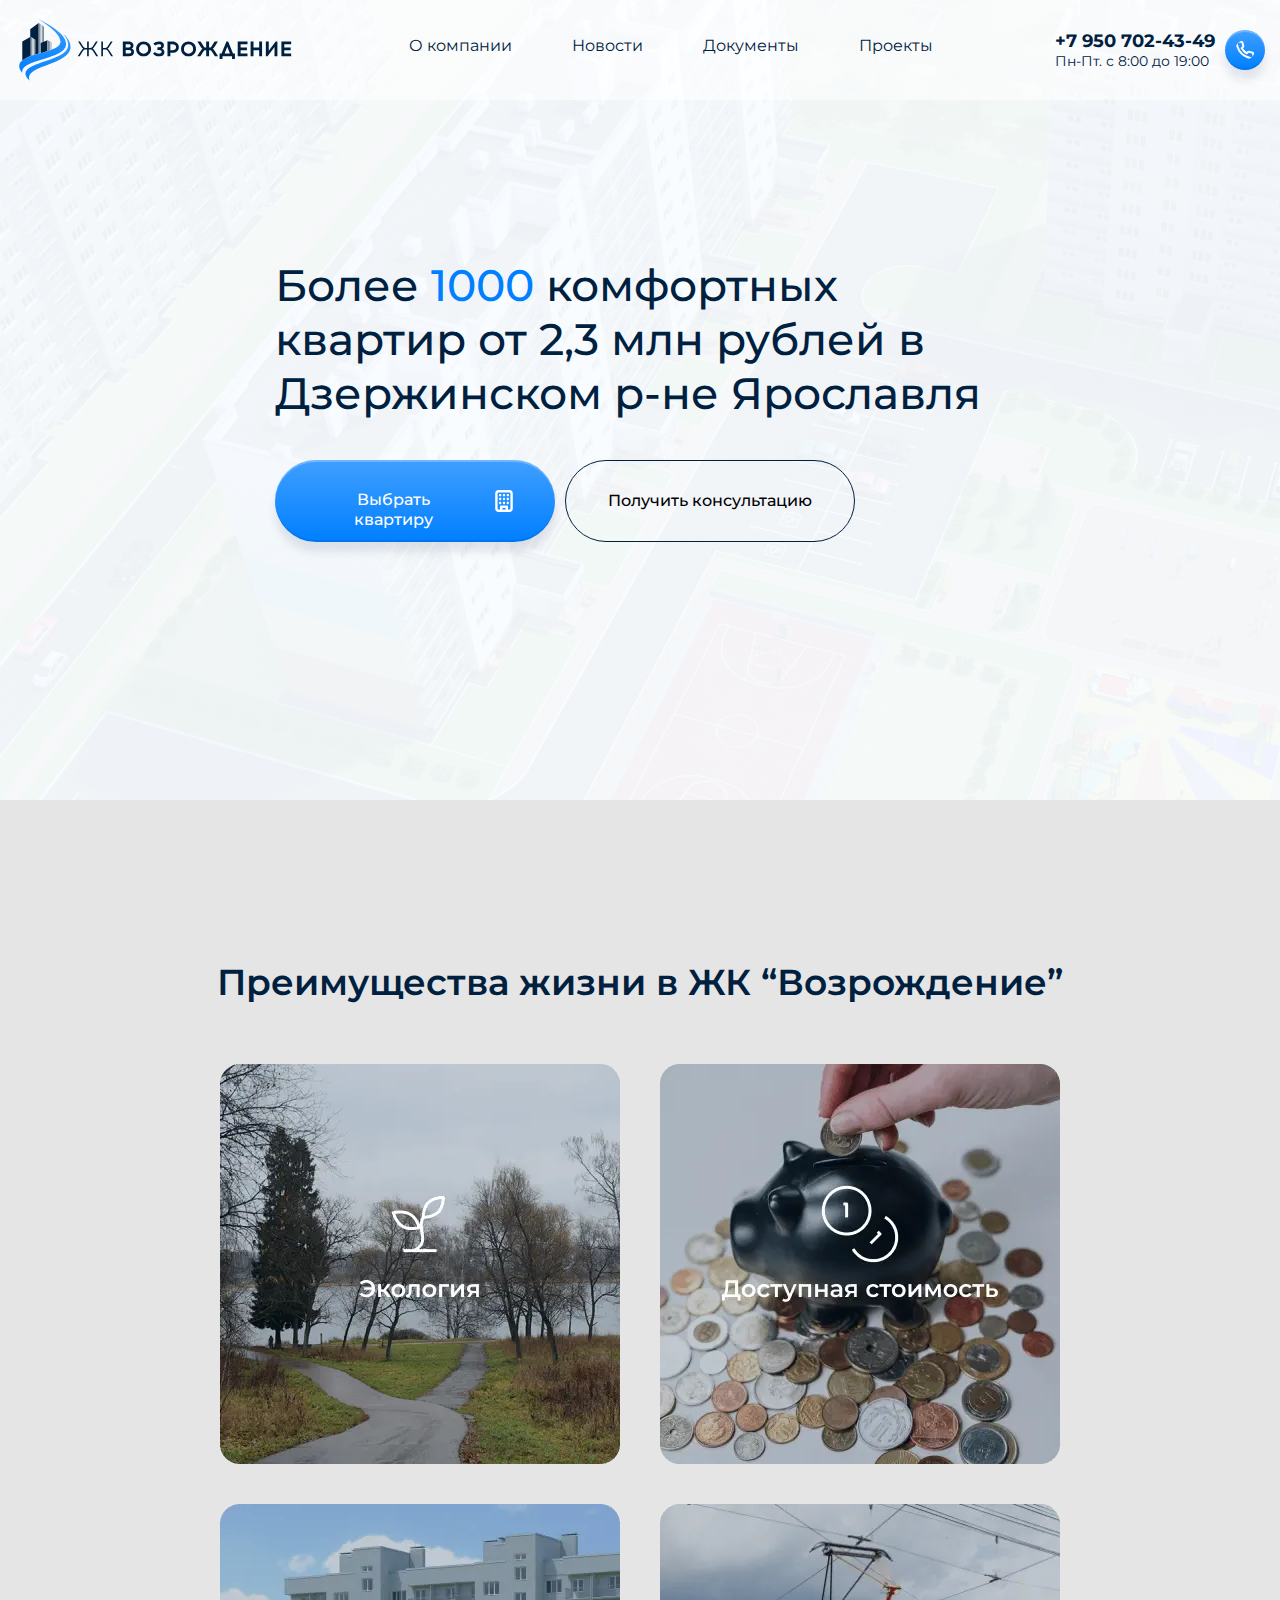
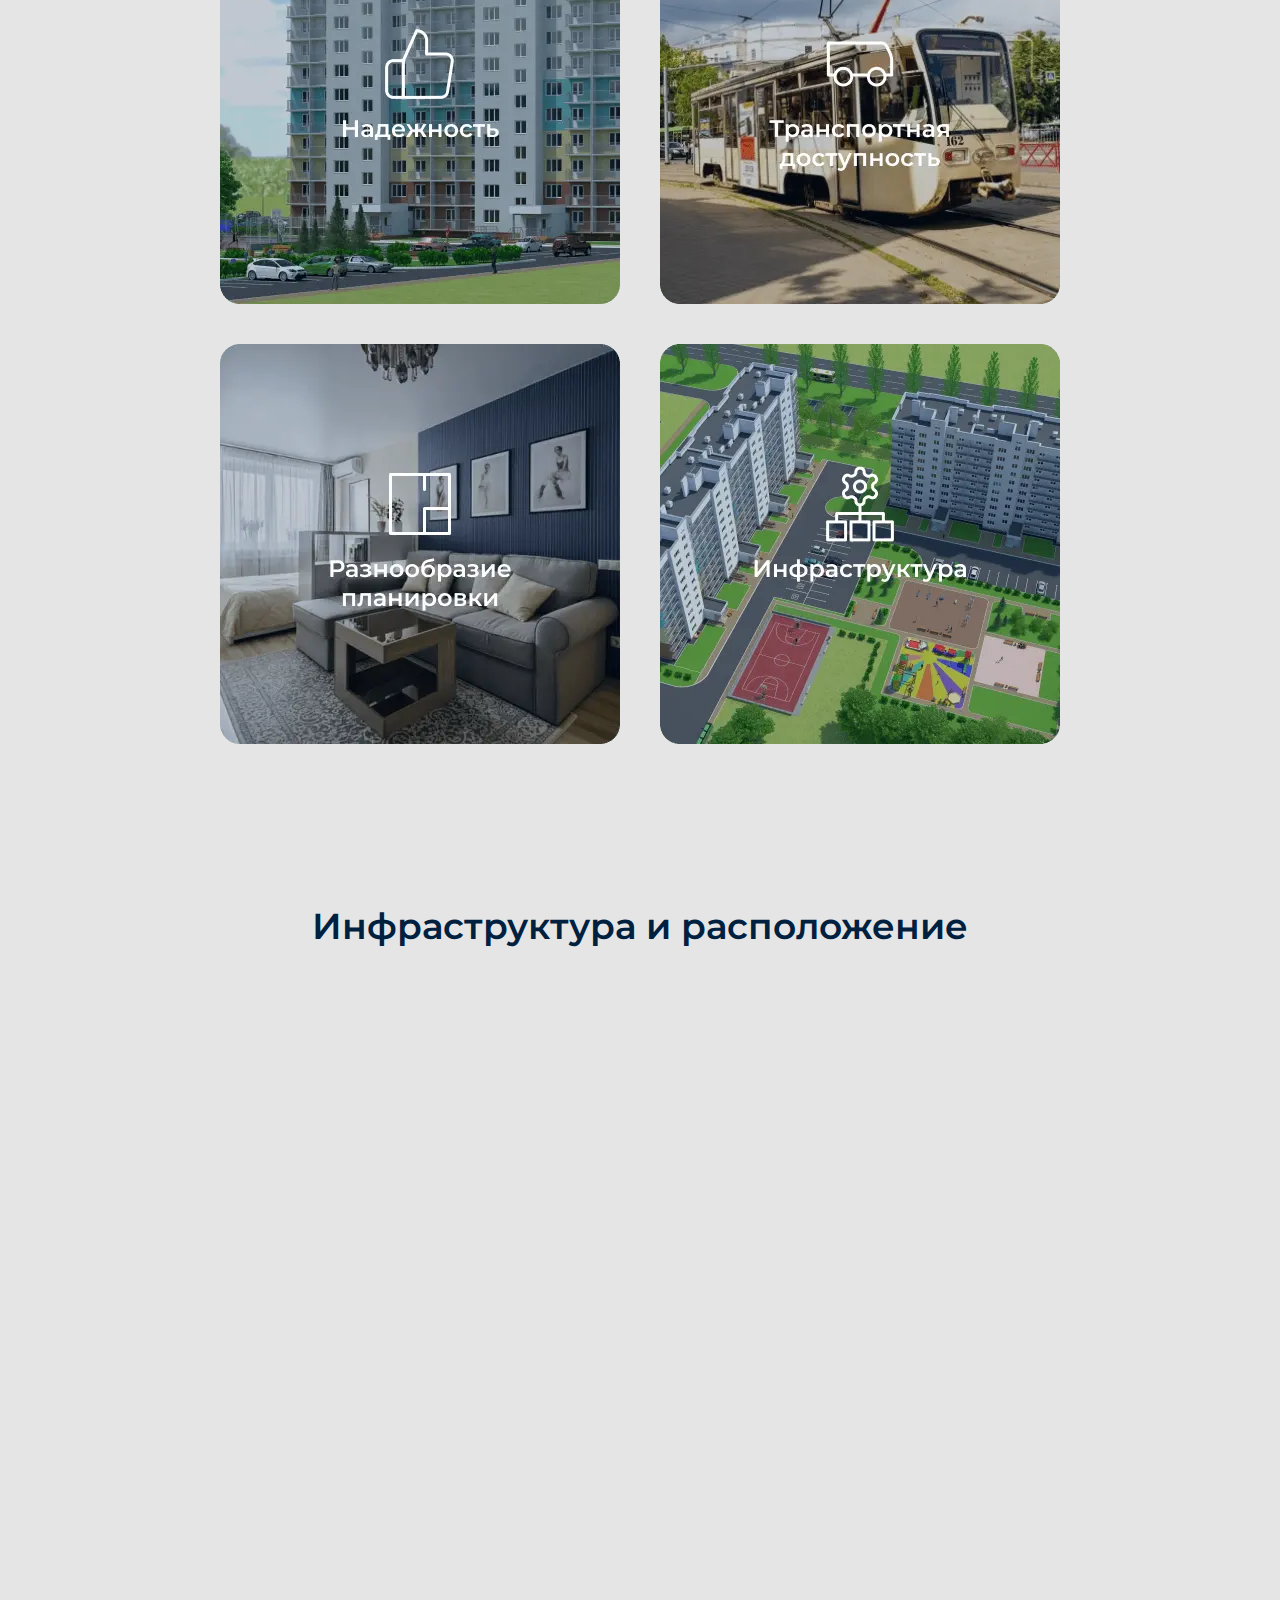
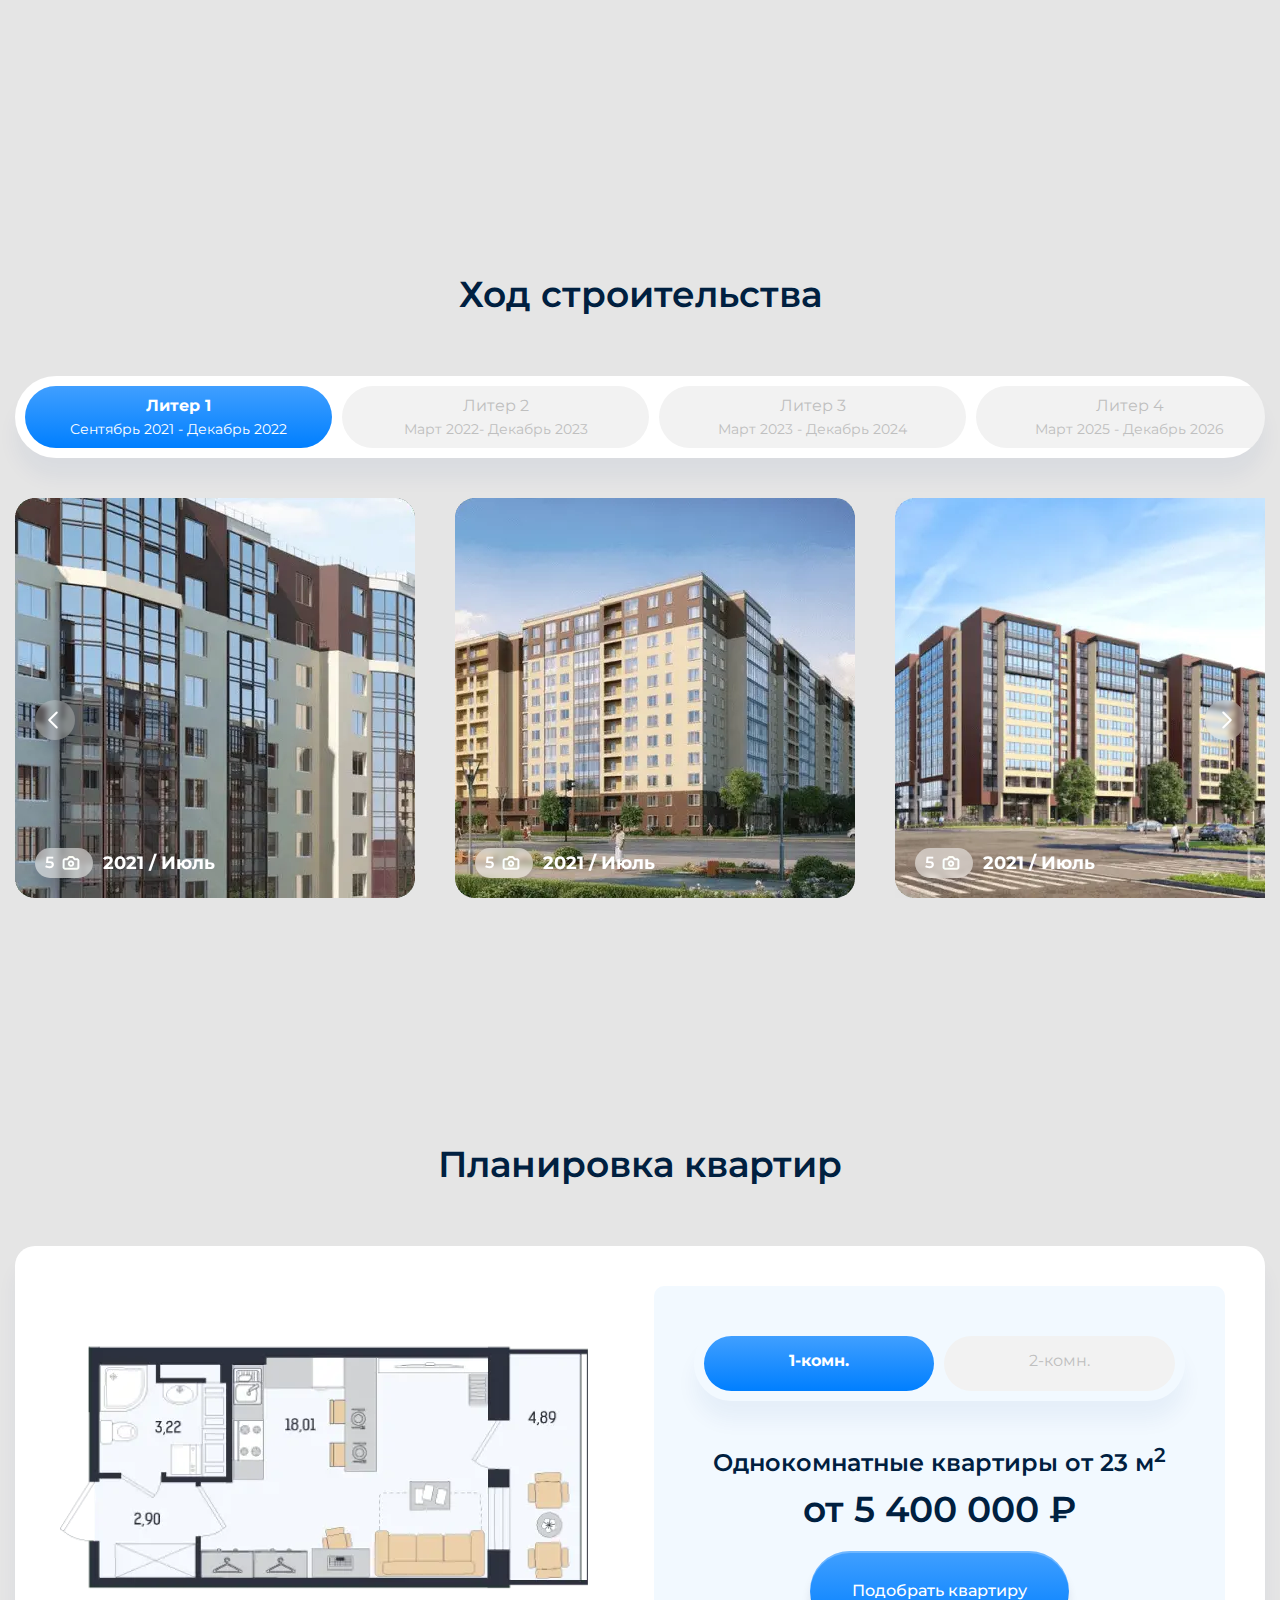
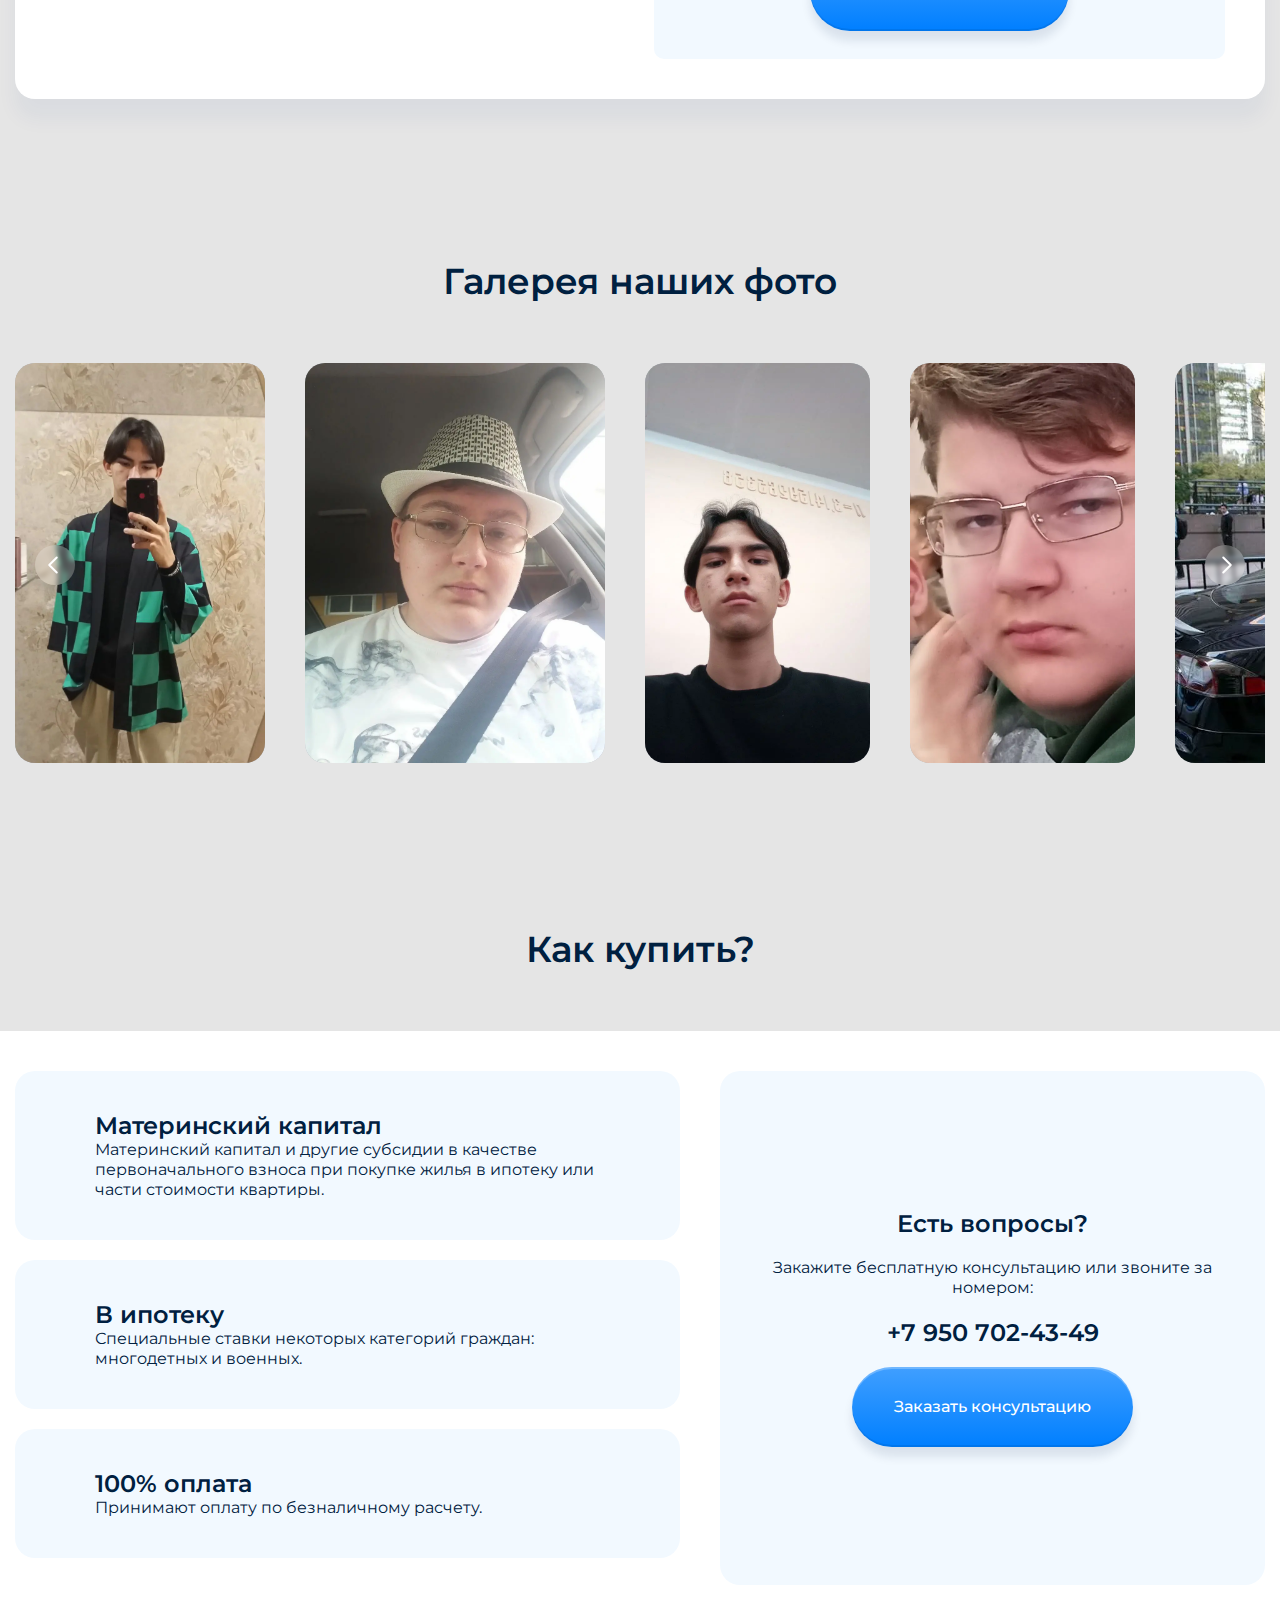
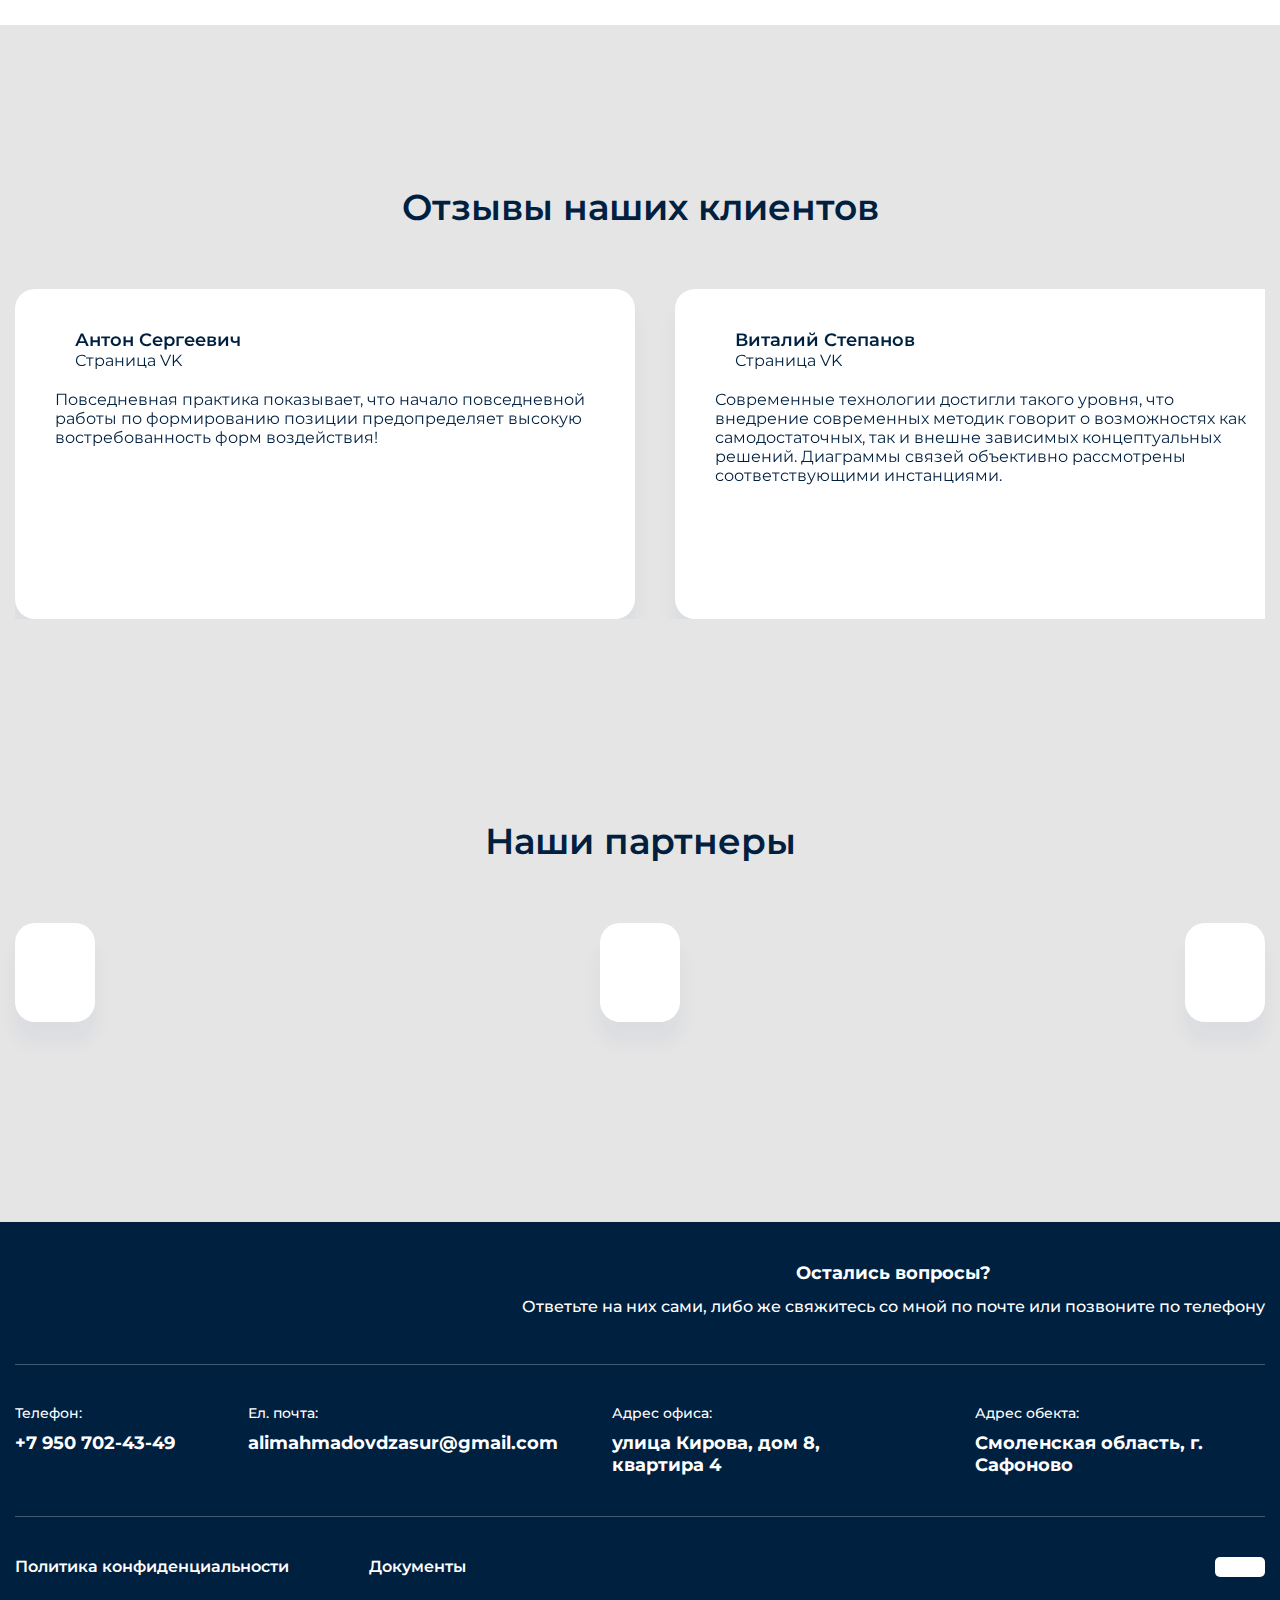
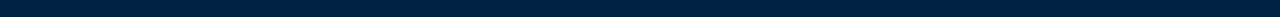
==== index.html @ 1370a53b "Update index.html" ====
<!DOCTYPE html>
<html lang="en">
<head>
    <meta charset="UTF-8">
    <meta http-equiv="X-UA-Compatible" content="IE=edge">
    <meta name="viewport" content="width=device-width, initial-scale=1.0">
    <link rel="stylesheet" href="css/style.min.css?_v=20221118181740">
    <link rel="preconnect" href="https://fonts.googleapis.com"> 
    <title></title>
</head>
<body>
<div class="wrapper">
    <header class="header" id="header">
    <div class="container">
        <nav class="header__nav">
            <a href="index.html" class="header__logo">
                <img loading="lazy" class="logo" src="img/logo.svg" alt="">
            </a>
            <ul class="menu">
                <li class="menu__item "><a href="company.html">О компании</a></li>
                <li class="menu__item "><a href="news.html">Новости</a></li>
                <li class="menu__item "><a href="documents.html">Документы</a></li>
                <li class="menu__item "><a href="project.html">Проекты</a></li>
            </ul>
            <div class="right__menu">
                <div class="numbers">
                    <div class="numbers__info">
                        <a href="tel:+7982452267" class="tel">+7 950 702-43-49</a>
                        <div class="numbers__shedule">Пн-Пт. с 8:00 до 19:00</div>
                    </div>
                    <a href="tel:+7982452267" class="tel-icon">
                        <img loading="lazy" class="icon-img" src="img/tel.svg" alt="">
                    </a>
                    <div class="number__btn">
                        <button>Заказать звонок</button>
                        <img loading="lazy" src="img/tel.svg" alt="">
                    </div>
                </div>
            </div>  
            <div class="btn__menu">Меню</div>
        </nav>
    </div>
</header>
<form action="" class="form">
    <div class="form__body">
        <div class="form__header">
            <h4 class="form__header-title">Бесплатная консультация</h4>
            <p class="form__header-content">Оставьте заявку и наши специалисты свяжутся с Вами в ближайшее время</p>
        </div>
        <div class="form__content">
            <div class="form__content-title">Ваше имя *</div>
            <input type="text" placeholder="Имя" required>
            <div class="form__content-title">Ваш номер телефона  *</div>
            <input id="tel" type="tel" maxlength="11" placeholder="+7 (___) ___ __ __" required>
            <input type="submit" name="" id="submit">
            <div class="form__content-btn">Закрыть</div>
        </div>
    </div>
</form>
    <main class="main">
    <div class="none" style="background-image: url('img/media-bg-min.png');"></div>
    <div class="bg photo-1" style="background-image: url('img/photo-bg1-min.png');">
        <div class="container">
            <div class="first-section">
                <div class="column">
                    <h1 class="column__title">
                        Более <span>1000</span> комфортных квартир от 2,3 млн рублей  в Дзержинском р-не Ярославля
                    </h1>
                    <div class="column__buttons">
                        <div class="btn-bg">
                            <button class="btn btn-bg">Выбрать квартиру
                                <img loading="lazy" src="img/calculator.svg" alt="">
                            </button>
                        </div>
                        <button class="btn btn-bg btn-border">Получить консультацию</button>
                    </div>
                </div>
            </div>
        </div>
        <div class="image">
            <img class="photo-2" style="background-image: url('img/photo-bg2-min.png');" >
            <img class="photo-3" style="background-image: url('img/photo-bg3-min.png');">
        </div>
    </div>
    <section class="section">
        <div class="container">
            <h2 class="title">Преимущества жизни в ЖК “Возрождение”</h2>
            <div class="cards">
                <div class="cards__item">
                    <picture><source srcset="img/cards-img-1-min.webp" type="image/webp"><img loading="lazy" src="img/cards-img-1-min.png" alt=""></picture>
                </div>
                <div class="cards__item">
                    <picture><source srcset="img/cards-img-2-min.webp" type="image/webp"><img loading="lazy" src="img/cards-img-2-min.png" alt=""></picture>
                </div>
                <div class="cards__item">
                    <picture><source srcset="img/cards-img-3-min.webp" type="image/webp"><img loading="lazy" src="img/cards-img-3-min.png" alt=""></picture>
                </div>
                <div class="cards__item">
                    <picture><source srcset="img/cards-img-4-min.webp" type="image/webp"><img loading="lazy" src="img/cards-img-4-min.png" alt=""></picture>
                </div>
                <div class="cards__item">
                    <picture><source srcset="img/cards-img-5-min.webp" type="image/webp"><img loading="lazy" src="img/cards-img-5-min.png" alt=""></picture>
                </div>
                <div class="cards__item">
                    <picture><source srcset="img/cards-img-6-min.webp" type="image/webp"><img loading="lazy" src="img/cards-img-6-min.png" alt=""></picture>
                </div>
            </div>
        </div>
    </section>
    <section class="map">
        <h2 class="title">Инфраструктура и расположение</h2>
        <div id="map">
            <iframe src="https://www.google.com/maps/embed?pb=!1m14!1m12!1m3!1d2519.8895438075965!2d33.23845558015817!3d55.110399541078465!2m3!1f0!2f0!3f0!3m2!1i1024!2i768!4f13.1!5e1!3m2!1sru!2sru!4v1668081030070!5m2!1sru!2sru" style="border:0;" allowfullscreen="" loading="lazy" referrerpolicy="no-referrer-when-downgrade"></iframe>
        </div>
    </section>
    <section class="slider">
        <h2 class="title">Ход строительства</h2>
        <div class="container">
            <div class="slider__info">
                <div class="slider__item slider-active">
                    <div class="slider__item__content">
                        <h4 class="slider__item-title">Литер 1</h4>
                        <p class="date">Сентябрь 2021 - Декабрь 2022</p>
                    </div>
                </div>
                <div class="slider__item">
                    <div class="slider__item__content">
                        <h4 class="slider__item-title ">Литер 2</h4>
                        <p class="date">Март 2022- Декабрь 2023</p>
                    </div>
                </div>
                <div class="slider__item">
                    <div class="slider__item__content">
                        <h4 class="slider__item-title">Литер 3</h4>
                        <p class="date">Март 2023 - Декабрь 2024</p>
                    </div>
                </div>
                <div class="slider__item">
                    <div class="slider__item__content">
                        <h4 class="slider__item-title">Литер 4</h4>
                        <p class="date">Март 2025 - Декабрь 2026</p>
                    </div>
                </div>
            </div>
            <div class="gallery-slider">
                <div class="slider-photo">
                    <picture><source srcset="img/gallery-photo1-min.webp" type="image/webp"><img loading="lazy" src="img/gallery-photo1-min.png" alt=""></picture>
                    <div class="slider-date">
                        <div class="num">
                            <div class="num-date">5</div>
                            <picture><source srcset="img/camera-min.webp" type="image/webp"><img loading="lazy" src="img/camera-min.png" alt=""></picture>
                        </div>
                        <div class="year">2021 / Июль</div>
                    </div>
                </div>
                <div class="slider-photo">
                    <picture><source srcset="img/gallery-photo2-min.webp" type="image/webp"><img loading="lazy" src="img/gallery-photo2-min.png" alt=""></picture>
                    <div class="slider-date">
                        <div class="num">
                            <div class="num-date">5</div>
                            <picture><source srcset="img/camera-min.webp" type="image/webp"><img loading="lazy" src="img/camera-min.png" alt=""></picture>
                        </div>
                        <div class="year">2021 / Июль</div>
                    </div>
                </div>
                <div class="slider-photo">
                    <picture><source srcset="img/gallery-photo3-min.webp" type="image/webp"><img loading="lazy" src="img/gallery-photo3-min.png" alt=""></picture>
                    <div class="slider-date">
                        <div class="num">
                            <div class="num-date">5</div>
                            <picture><source srcset="img/camera-min.webp" type="image/webp"><img loading="lazy" src="img/camera-min.png" alt=""></picture>
                        </div>
                        <div class="year">2021 / Июль</div>
                    </div>
                </div>
                <div class="slider-photo">
                    <picture><source srcset="img/gallery-photo3-min.webp" type="image/webp"><img loading="lazy" src="img/gallery-photo3-min.png" alt=""></picture>
                    <div class="slider-date">
                        <div class="num">
                            <div class="num-date">5</div>
                            <picture><source srcset="img/camera-min.webp" type="image/webp"><img loading="lazy" src="img/camera-min.png" alt=""></picture>
                        </div>
                        <div class="year">2021 / Июль</div>
                    </div>
                </div>
                <div class="slider-photo">
                    <picture><source srcset="img/gallery-photo2-min.webp" type="image/webp"><img loading="lazy" src="img/gallery-photo2-min.png" alt=""></picture>
                    <div class="slider-date">
                        <div class="num">
                            <div class="num-date">5</div>
                            <picture><source srcset="img/camera-min.webp" type="image/webp"><img loading="lazy" src="img/camera-min.png" alt=""></picture>
                        </div>
                        <div class="year">2021 / Июль</div>
                    </div>
                </div>
                <div class="slider-photo">
                    <picture><source srcset="img/gallery-photo1-min.webp" type="image/webp"><img loading="lazy" src="img/gallery-photo1-min.png" alt=""></picture>
                    <div class="slider-date">
                        <div class="num">
                            <div class="num-date">5</div>
                            <picture><source srcset="img/camera-min.webp" type="image/webp"><img loading="lazy" src="img/camera-min.png" alt=""></picture>
                        </div>
                        <div class="year">2021 / Июль</div>
                    </div>
                </div>
                <div class="slider-photo">
                    <picture><source srcset="img/gallery-photo1-min.webp" type="image/webp"><img loading="lazy" src="img/gallery-photo1-min.png" alt=""></picture>
                    <div class="slider-date">
                        <div class="num">
                            <div class="num-date">5</div>
                            <picture><source srcset="img/camera-min.webp" type="image/webp"><img loading="lazy" src="img/camera-min.png" alt=""></picture>
                        </div>
                        <div class="year">2021 / Июль</div>
                    </div>
                </div>
                <div class="slider-photo">
                    <picture><source srcset="img/gallery-photo2-min.webp" type="image/webp"><img loading="lazy" src="img/gallery-photo2-min.png" alt=""></picture>
                    <div class="slider-date">
                        <div class="num">
                            <div class="num-date">5</div>
                            <picture><source srcset="img/camera-min.webp" type="image/webp"><img loading="lazy" src="img/camera-min.png" alt=""></picture>
                        </div>
                        <div class="year">2021 / Июль</div>
                    </div>
                </div>
                <div class="slider-photo">
                    <picture><source srcset="img/gallery-photo3-min.webp" type="image/webp"><img loading="lazy" src="img/gallery-photo3-min.png" alt=""></picture>
                    <div class="slider-date">
                        <div class="num">
                            <div class="num-date">5</div>
                            <picture><source srcset="img/camera-min.webp" type="image/webp"><img loading="lazy" src="img/camera-min.png" alt=""></picture>
                        </div>
                        <div class="year">2021 / Июль</div>
                    </div>
                </div>
                <div class="slider-photo">
                    <picture><source srcset="img/gallery-photo3-min.webp" type="image/webp"><img loading="lazy" src="img/gallery-photo3-min.png" alt=""></picture>
                    <div class="slider-date">
                        <div class="num">
                            <div class="num-date">5</div>
                            <picture><source srcset="img/camera-min.webp" type="image/webp"><img loading="lazy" src="img/camera-min.png" alt=""></picture>
                        </div>
                        <div class="year">2021 / Июль</div>
                    </div>
                </div>
                <div class="slider-photo">
                    <picture><source srcset="img/gallery-photo2-min.webp" type="image/webp"><img loading="lazy" src="img/gallery-photo2-min.png" alt=""></picture>
                    <div class="slider-date">
                        <div class="num">
                            <div class="num-date">5</div>
                            <picture><source srcset="img/camera-min.webp" type="image/webp"><img loading="lazy" src="img/camera-min.png" alt=""></picture>
                        </div>
                        <div class="year">2021 / Июль</div>
                    </div>
                </div>
                <div class="slider-photo">
                    <picture><source srcset="img/gallery-photo1-min.webp" type="image/webp"><img loading="lazy" src="img/gallery-photo1-min.png" alt=""></picture>
                    <div class="slider-date">
                        <div class="num">
                            <div class="num-date">5</div>
                            <picture><source srcset="img/camera-min.webp" type="image/webp"><img loading="lazy" src="img/camera-min.png" alt=""></picture>
                        </div>
                        <div class="year">2021 / Июль</div>
                    </div>
                </div>
            </div>
        </div>
    </section>
    <div class="container">
        <h2 class="title">Планировка квартир</h2>
        <section class="plans">
            <div class="plan">
                <div class="plan-img">
                    <picture><source srcset="img/plan-min.webp" type="image/webp"><img loading="lazy" src="img/plan-min.png" alt=""></picture>
                </div>
                <div class="plan-info">
                    <div class="info-flex">
                        <div class="plan-bg slider-active">
                            <div class="slider__item__content plan-item">
                                <h4 class="slider__item-title">1-комн.</h4>
                            </div>
                        </div>
                        <div class="plan-bg">
                            <div class="slider__item__content plan-item">
                                <h4 class="slider__item-title">2-комн.</h4>
                            </div>
                        </div>
                    </div>
                    <h3 class="h3">Однокомнатные квартиры от 23 м<sup>2</sup></h3>
                    <h2 class="title">от 5 400 000 ₽</h2>
                    <div class="btn-bg">
                        <button class="btn btn-bg plan__btn">Подобрать квартиру</button>
                    </div>
                </div>
            </div>
        </section>
    </div>
    <section class="gallery__photo">
        <h2 class="title">Галерея наших фото</h2>
        <div class="container">
            <div class="gallery-slider gallery-slider-2">
                <div class="slider-photo photo-d">
                    <picture><source srcset="img/d1-min.webp" type="image/webp"><img loading="lazy"  src="img/d1-min.jpg" alt=""></picture>
                </div>
                <div class="slider-photo photo-d">
                    <picture><source srcset="img/a2-min.webp" type="image/webp"><img loading="lazy"  src="img/a2-min.jpg" alt=""></picture>
                </div>
                <div class="slider-photo photo-d">
                    <picture><source srcset="img/d5-min.webp" type="image/webp"><img loading="lazy" src="img/d5-min.jpg" alt=""></picture>
                </div>
                <div class="slider-photo photo-d">
                    <picture><source srcset="img/a1-min.webp" type="image/webp"><img loading="lazy" src="img/a1-min.jpg" alt=""></picture>
                </div>
                <div class="slider-photo photo-d">
                    <picture><source srcset="img/d2-min.webp" type="image/webp"><img loading="lazy" src="img/d2-min.jpg" alt=""></picture>
                </div>
                <div class="slider-photo photo-d">
                    <picture><source srcset="img/a3-min.webp" type="image/webp"><img loading="lazy" src="img/a3-min.jpg" alt=""></picture>
                </div>
                <div class="slider-photo photo-d">
                    <picture><source srcset="img/d4-min.webp" type="image/webp"><img loading="lazy" src="img/d4-min.jpg" alt=""></picture>
                </div>
                <div class="slider-photo photo-d">
                    <picture><source srcset="img/i1-min.webp" type="image/webp"><img loading="lazy" src="img/i1-min.jpg" alt=""></picture>
                </div>
                <div class="slider-photo photo-d">
                    <picture><source srcset="img/d3-min.webp" type="image/webp"><img loading="lazy" src="img/d3-min.jpg" alt=""></picture>
                </div>
                <div class="slider-photo photo-d">
                    <picture><source srcset="img/i2-min.webp" type="image/webp"><img loading="lazy" src="img/i2-min.jpg" alt=""></picture>
                </div>
            </div>
        </div>
    </section>
    <h2 class="title">Как купить?</h2>
    <section class="consult">
        <div class="container">
            <div class="consult__flex">
                <div class="consult__capital">
                    <div class="cap">
                        <div class="capital-logo">
                            <picture><source srcset="img/1-capital-min.webp" type="image/webp"><img loading="lazy" src="img/1-capital-min.png" alt=""></picture>
                        </div>
                        <div class="capital-info">
                            <h3 class="h3">Материнский капитал</h3>
                            <p class="capital-text">Материнский капитал и другие субсидии в качестве первоначального взноса при покупке жилья в ипотеку или части стоимости квартиры.</p>
                        </div>
                    </div>
                    <div class="cap">
                        <div class="capital-logo">
                            <picture><source srcset="img/2-capital-min.webp" type="image/webp"><img loading="lazy" src="img/2-capital-min.png" alt=""></picture>
                        </div>
                        <div class="capital-info">
                            <h3 class="h3">В ипотеку</h3>
                            <p class="capital-text">Специальные ставки некоторых категорий граждан: многодетных и военных.</p>
                        </div>
                    </div>
                    <div class="cap">
                        <div class="capital-logo">
                            <picture><source srcset="img/3-capital-min.webp" type="image/webp"><img loading="lazy" src="img/3-capital-min.png" alt=""></picture>
                        </div>
                        <div class="capital-info">
                            <h3 class="h3">100% оплата</h3>
                            <p class="capital-text">Принимают оплату по безналичному расчету.</p>
                        </div>
                    </div>
                </div>
                
                <div class="consult__cons">
                    <div class="consult__cons-info">
                        <h3 class="h3">Есть вопросы? </h3>
                        <p class="capital-text">Закажите бесплатную консультацию или звоните за номером:</p>
                        <h3 class="h3">+7 950 702-43-49</h3>
                        <div class="btn-bg">
                            <button class="btn btn-bg consult__btn">Заказать консультацию</button>
                        </div>
                    </div>
                </div>
            </div>
        </div>
    </section>
    <section class="reviews">
        <h2 class="title">Отзывы наших клиентов</h2>
            <div class="reviews__slider">
                <article class="reviews__slider-slide">
                    <div class="reviews__user">
                        <div class="reviews__logo">
                            <picture><source srcset="img/reviews-logo3-min.webp" type="image/webp"><img loading="lazy" src="img/reviews-logo3-min.png" alt=""></picture>
                        </div>
                        <div class="reviews__names">
                            <h5 class="reviews__name">Антон Сергеевич</h5>
                            <div class="vk">Страница VK</div>
                        </div>
                    </div>
                    <p class="reviews__text">Повседневная практика показывает, что начало повседневной работы по формированию позиции предопределяет высокую востребованность форм воздействия!</p>
                </article>
                <article class="reviews__slider-slide">
                    <div class="reviews__user">
                        <div class="reviews__logo">
                            <picture><source srcset="img/reviews-logo1-min.webp" type="image/webp"><img loading="lazy" src="img/reviews-logo1-min.png" alt=""></picture>
                        </div>
                        <div class="reviews__names">
                            <h5 class="reviews__name">Виталий Степанов</h5>
                            <div class="vk">Страница VK</div>
                        </div>
                    </div>
                    <p class="reviews__text">Современные технологии достигли такого уровня, что внедрение современных методик говорит о возможностях как самодостаточных, так и внешне зависимых концептуальных решений. Диаграммы связей объективно рассмотрены соответствующими инстанциями.</p>
                </article>
                <article class="reviews__slider-slide">
                    <div class="reviews__user">
                        <div class="reviews__logo">
                            <picture><source srcset="img/reviews-logo2-min.webp" type="image/webp"><img loading="lazy" src="img/reviews-logo2-min.png" alt=""></picture>
                        </div>
                        <div class="reviews__names">
                            <h5 class="reviews__name">Анна Петровна</h5>
                            <div class="vk">Страница VK</div>
                        </div>
                    </div>
                    <p class="reviews__text">Современные технологии достигли такого уровня, что постоянное информационно-пропагандистское обеспечение нашей деятельности предоставляет широкие возможности для переосмысления внешнеэкономических политик.</p>
                </article>
            </div>
    </section>
    <h2 class="title">Наши партнеры</h2>
    <div class="container">
    <section class="partners">
            <div class="partner">
                <picture><source srcset="img/vtb-min.webp" type="image/webp"><img loading="lazy" src="img/vtb-min.png" alt=""></picture>
            </div>
            <div class="partner">
                <picture><source srcset="img/sber-min.webp" type="image/webp"><img loading="lazy" src="img/sber-min.png" alt=""></picture>
            </div>
            <div class="partner">
                <picture><source srcset="img/ros-bank-min.webp" type="image/webp"><img loading="lazy" src="img/ros-bank-min.png" alt=""></picture>
            </div>
        </section>
    </div>
</main>
    <footer class="footer">
    <div class="container">
        <div class="footer__frame">
            <div class="footer__logo">
                <picture><source srcset="img/logo-min.webp" type="image/webp"><img class="logo" loading="lazy" src="img/logo-min.png" alt=""></picture>
            </div>
            <div class="footer__frame-info">
                <div class="frame-info__text">
                    <h5 class="frame-info__title">Остались вопросы?</h5>
                    <p class="frame-info__p">
                        Ответьте на них сами, либо же свяжитесь со мной по почте или позвоните по телефону
                    </p>
                </div>
            </div>
        </div>
        <hr>
        <div class="footer__contacts">
            <div class="footer__contacts-info">
                <div class="contacts-info-tel">Телефон:</div>
                <div class="contacts-info-tel-number">+7 950 702-43-49</div>
            </div>
            <div class="footer__contacts-info">
                <div class="contacts-info-tel">Ел. почта:</div>
                <div class="contacts-info-tel-number">alimahmadovdzasur@gmail.com</div>
            </div>
            <div class="footer__contacts-info">
                <div class="contacts-info-tel">Адрес офиса:</div>
                <div class="contacts-info-tel-number">улица Кирова, дом 8, квартира 4</div>
            </div>
            <div class="footer__contacts-info">
                <div class="contacts-info-tel">Адрес обекта:</div>
                <div class="contacts-info-tel-number">Смоленская область, г. Сафоново</div>
            </div>
        </div>
        <hr>
        <div class="footer__link">
            <div class="footer__link-text">
                <div class="text-politik"><a href="https://cleversite.ru/Confidential.pdf">Политика конфиденциальности</a></div>
                <div class="text-document"><a href="">Документы</a></div>
            </div>
            <div class="footer__link-links">
                <div class="links-item">
                    <a href="https://vk.com/dzhasur2005">
                        <img loading="lazy" src="img/vk.svg" alt="">
                    </a>
                </div>
                <div class="links-item">
                    <a href="https://t.me/DzhasurGenius">
                        <img loading="lazy" src="img/telegram.svg" alt="">
                    </a>
                </div>
                <div class="clas">
                    <div class="links-item">
                        <a href="">
                            <img loading="lazy" src="img/instagram.svg" alt="">
                        </a>
                    </div>
                    <a class="links-item arrow" href="#header">
                        <img loading="lazy" src="img/arrow-up.svg" alt="">
                    </a>
                </div>
            </div>
        </div>
    </div>
</footer>
</div>
<script src="https://code.jquery.com/jquery-3.6.1.min.js?_v=20221118181740"></script>
<script src="js/slick.min.js?_v=20221118181740"></script>
<script src="js/app.min.js?_v=20221118181740"></script>
</body>
</html>
---- css/style.min.css ----
@import url(https://fonts.googleapis.com/css?family=Montserrat:400,500,600,700,800,900);*{padding:0;margin:0;border:0}*,::after,::before{box-sizing:border-box}:active,:focus{outline:0}a:active,a:focus{outline:0}aside,footer,header,nav{display:block}body,html{height:100%;width:100%;font-size:14px;-ms-text-size-adjust:100%;-moz-text-size-adjust:100%;-webkit-text-size-adjust:100%}button,input,textarea{font-family:inherit}input::-ms-clear{display:none}button{cursor:pointer}button::-moz-focus-inner{padding:0;border:0}a,a:visited{text-decoration:none}a:hover{text-decoration:none}ul li{list-style:none}img{vertical-align:top}h1,h2,h3,h4,h5,h6{font-size:inherit;font-weight:400}body,html{height:100%;font-family:Montserrat;color:#002040;background:#e5e5e5;font-size:16px}.wrapper{display:flex;flex-direction:column;min-height:100%}.main{flex:1 0 auto}.footer{flex:0 0 auto}.container{max-width:1310px;margin:0 auto;padding:0 15px}.header{position:relative;z-index:9;background:rgba(255,255,255,.5)}.header__nav{height:100px;padding:19px 0;display:flex;justify-content:space-between;align-items:center}.header__logo{margin-right:10px}.menu{margin-right:20px;padding:8px 0;-moz-column-gap:60px;column-gap:60px;flex-wrap:wrap;display:flex}.menu__item{padding-bottom:10px}.menu__item a{color:inherit;transition:all .2s ease}.menu__item a:hover{color:#bfbfbf}.numbers{padding:8px 0;row-gap:5px;display:flex;flex-wrap:wrap}.numbers__info{max-width:165px;margin-right:10px}.numbers__shedule{margin-top:1px;font-size:14px;line-height:17px}.tel{color:inherit;font-size:18px;font-weight:700;line-height:22px}.icon-img{padding:10px;border-radius:79px;background:linear-gradient(180deg,#409fff 0,#007fff 100%);box-shadow:0 10px 10px rgba(0,32,64,.1),inset 0 2px 0 rgba(255,255,255,.25),inset 0 -2px 0 rgba(0,32,64,.1)}.btn__menu{display:none;cursor:pointer;padding:10px 20px;background:linear-gradient(180deg,#409fff 0,#007fff 100%);box-shadow:0 10px 10px rgba(0,32,64,.1),inset 0 2px 0 rgba(255,255,255,.25),inset 0 -2px 0 rgba(0,32,64,.1);border-radius:79px;gap:10px;font-weight:600;font-size:16px;line-height:20px;text-align:center;color:#fff;position:relative}.number__btn{display:none;gap:10px;cursor:pointer;padding:10px 20px;background:linear-gradient(180deg,#409fff 0,#007fff 100%);box-shadow:0 10px 10px rgba(0,32,64,.1),inset 0 2px 0 rgba(255,255,255,.25),inset 0 -2px 0 rgba(0,32,64,.1);border-radius:79px;transition:all .2s ease}.number__btn button{font-size:16px;font-weight:600;line-height:20px;color:#fff;background:0 0}.container{z-index:6;position:relative}.none{min-height:250px;background-size:cover;display:none}.photo-2{margin-right:-190px}.photo-3{margin-right:-360px;height:700px}.first-section{display:flex}.image{overflow:hidden;margin-top:100px;display:flex}.photo-1{margin-bottom:160px;display:flex;align-items:center;margin-top:-100px;height:800px}.column{max-width:730px}.column__buttons{display:flex;flex-wrap:wrap;row-gap:10px;line-height:20px;-moz-column-gap:10px;column-gap:10px}.column span{color:#007fff}.column__title{color:linear-gradient(180deg,#409fff 0,#007fff 100%);font-weight:500;font-size:44px;line-height:54px;margin-bottom:40px}.btn{font-weight:500;font-size:16px;line-height:20px;display:inline-block;padding:30px 42px;border-radius:79px;border:1px solid #002040;background:0 0;transition:all .2s ease}.btn-border:hover{border:2px solid #002040}.btn-bg{display:inline-block;transition:hover .5s ease;display:flex;-moz-column-gap:25px;column-gap:25px}.btn-bg .btn{border:none;color:#fff;background:linear-gradient(180deg,#409fff 0,#007fff 100%);box-shadow:0 10px 10px rgba(0,32,64,.1),inset 0 2px 0 rgba(255,255,255,.25),inset 0 -2px 0 rgba(0,32,64,.1)}.btn-bg .btn:hover{background:#007fff;box-shadow:0 10px 10px rgba(0,32,64,.1),inset 0 2px 0 rgba(255,255,255,.25),inset 0 -2px 0 rgba(0,32,64,.1)}.title{font-weight:600;font-size:36px;line-height:44px;text-align:center;font-feature-settings:"pnum" on,"lnum" on;margin-bottom:60px}.cards{display:flex;flex-wrap:wrap;justify-content:center;gap:40px;margin-bottom:160px}#map{margin-bottom:160px}#map iframe{width:100%;height:700px}.slider__info{scroll-behavior:smooth;overflow-x:auto;-webkit-overflow-scrolling:touch;padding:10px;margin-bottom:40px;background:#fff;box-shadow:0 20px 20px rgba(0,63,128,.05);border-radius:92px;display:flex;justify-content:space-between;align-items:center;gap:10px}.slider__item__content{padding:10px 42px;text-align:center}.slider__item{min-width:307px;cursor:pointer;border-radius:72px;background:#f2f2f2;font-weight:600}.slider__item-title{margin-bottom:5px;font-size:16px;line-height:20px;text-align:center;color:#bfbfbf}.date{font-weight:400;font-size:14px;line-height:17px;text-align:center;color:#bfbfbf}.slider-active{border-radius:72px;background:linear-gradient(180deg,#409fff 0,#007fff 100%)}.slider-active h4{font-weight:700;font-size:16px;line-height:20px;text-align:center;color:#fff}.slider-active p{color:#fff}.photo-d img{height:400px;-o-object-fit:cover;object-fit:cover;background:linear-gradient(0deg,rgba(0,32,64,.25),rgba(0,32,64,.25));border-radius:20px}.gallery-slider{scroll-behavior:smooth;position:relative;overflow-x:auto;-webkit-overflow-scrolling:touch;padding-bottom:40px;gap:40px;position:relative;display:flex}.gallery-slider::-webkit-scrollbar{background:rgba(0,127,255,.25);border-radius:1px;height:3px;width:100%}.gallery-slider::-webkit-scrollbar-thumb{margin-top:40px;border-radius:3px;height:4px;background:#007fff}.slider{margin-bottom:200px}.plans{margin-bottom:160px;background:#fff;box-shadow:0 20px 20px rgba(0,63,128,.05);border-radius:20px}.plan{padding:40px;display:flex;justify-content:space-between;flex-wrap:wrap}.plan .title{margin-bottom:20px}.plan-info{display:flex;flex-direction:column;padding:40px 40px 10px 40px;background:#f2f9ff;border-radius:10px}.info-flex{padding:10px;align-items:center;display:flex;justify-content:space-between;box-shadow:0 20px 20px rgba(0,63,128,.05);border-radius:70px;-moz-column-gap:10px;column-gap:10px}.h3{margin-top:40px;font-weight:600;font-size:24px;line-height:29px;text-align:center;color:linear-gradient(180deg,#409fff 0,#007fff 100%);margin-bottom:10px}.plan-item{padding:15px 85px}.plan .btn-bg{justify-content:center}.plan-bg{cursor:pointer;border-radius:72px;background:#f2f2f2;font-weight:600}.slider-active{background:linear-gradient(180deg,#409fff 0,#007fff 100%)}.slider-active h4{font-weight:700;font-size:16px;line-height:20px;text-align:center;color:#fff}.slider-active p{color:#fff}.slider-photo{position:relative}.slider-date{position:absolute;left:20px;bottom:20px;display:flex;gap:10px;align-items:center}.right__menu{display:flex;gap:30px;align-items:center}.num{display:flex;align-items:center;gap:5px;padding:5px 10px;background:rgba(255,255,255,.5);box-shadow:0 10px 10px rgba(0,32,64,.1);-webkit-backdrop-filter:blur(2.5px);backdrop-filter:blur(2.5px);border-radius:30px}.num-date{font-weight:600;line-height:20px;text-align:center;color:#fff}.year{font-weight:700;font-size:18px;line-height:22px;color:#fff}.slider-btn{position:absolute;top:50%;z-index:9;transform:translateY(50%)}.slider-btn-2{position:absolute;top:50%;z-index:9;transform:translateY(-50%)}.prev{left:30px;padding:10px;background:rgba(255,255,255,.25);box-shadow:0 10px 10px rgba(0,32,64,.1);-webkit-backdrop-filter:blur(2.5px);backdrop-filter:blur(2.5px);border-radius:30px}.next{right:30px;padding:10px;background:rgba(255,255,255,.25);box-shadow:0 10px 10px rgba(0,32,64,.1);-webkit-backdrop-filter:blur(2.5px);backdrop-filter:blur(2.5px);border-radius:30px}.gallery-slider-2{padding:0;overflow-x:none}.gallery-slider-2::-webkit-scrollbar{background:rgba(0,127,255,.25);border-radius:1px;height:0}.gallery-slider-2::-webkit-scrollbar-thumb{margin-top:40px;border-radius:3px;height:0;background:#007fff}.gallery__photo{margin-bottom:160px}.consult{margin-bottom:160px;background-color:#fff}.consult .capital-text,.consult h3{margin:0}.consult__flex{display:flex;-moz-column-gap:40px;column-gap:40px;padding:40px 0}.consult__capital{display:flex;flex-direction:column;row-gap:20px}.consult__cons{padding:138px 40px;background:#f2f9ff;border-radius:20px}.consult__cons-info{display:flex;row-gap:20px;flex-direction:column;align-items:center;text-align:center}.cap{background:#f2f9ff;padding:40px;border-radius:20px;align-items:center;gap:40px;display:flex}.capital-info{display:flex;flex-direction:column;max-width:630px}.capital-info h3{margin:0;text-align:left}.capital-text{margin-top:10px;font-weight:400;font-size:16px;line-height:20px}.reviews{margin-bottom:200px}.reviews__slider{display:flex;padding:0 15px;justify-content:center;gap:40px;overflow-x:auto;-webkit-overflow-scrolling:touch}.reviews__slider-slide{margin-right:40px;padding:40px;height:330px;border-radius:20px;background:#fff;box-shadow:0 20px 20px rgba(0,63,128,.05);max-width:620px;background:#fff}.reviews__user{display:flex;gap:20px;align-items:center;margin-bottom:20px}.reviews__name{font-weight:600;font-size:18px;line-height:22px}.partners{display:flex;flex-wrap:wrap;gap:20px;justify-content:space-between;margin-bottom:200px}.partner{padding:40px;background:#fff;box-shadow:0 20px 20px rgba(0,63,128,.05);border-radius:20px}.partner img{width:100%}.footer{background-color:#002040;color:#fff;padding:40px 0}.footer hr{margin:40px 0;height:1px;background:rgba(255,255,255,.25)}.footer__frame{display:flex;justify-content:space-between;flex-wrap:wrap}.footer__frame-info{justify-content:space-between;display:flex;align-items:center;flex-wrap:wrap;gap:30px}.footer__contacts{display:flex;justify-content:space-between;gap:40px;flex-wrap:wrap}.footer__contacts-info{max-width:290px}.footer__link{display:flex;justify-content:space-between;flex-wrap:wrap;gap:40px}.footer__link-text{display:flex;gap:80px}.footer__link-links{display:flex;gap:20px}.arrow{display:flex;padding:10px 25px;background-color:#fff;border-radius:5px;align-items:center}.links-item{transition:all .2s ease}.links-item:hover{opacity:.8}.frame-info__text{margin-bottom:5px}.frame-info__title{font-weight:700;font-size:18px;line-height:22px;text-align:center;color:#fff;margin-bottom:10px}.frame-info__p{font-weight:500;font-size:16px;line-height:25px;text-align:center;color:#fff}.frame-info__button{display:inline-block;font-size:16px;font-weight:700;line-height:20px;color:#002040;padding:30px 60px;background:#fff;border-radius:79px;transition:all .2s ease}.frame-info__button:hover{opacity:.8}.contacts-info-tel{margin-bottom:10px;font-weight:500;font-size:14px;line-height:17px}.contacts-info-tel-number{font-weight:700;font-size:18px;line-height:22px}.text-politik{font-weight:600;font-size:16px;line-height:20px;transition:all .2s ease}.text-politik a{color:inherit}.text-politik:hover{color:#bfbfbf}.text-document{font-weight:600;font-size:16px;line-height:20px;transition:all .2s ease}.text-document a{color:inherit}.text-document:hover{color:#bfbfbf}.clas{display:flex;gap:20px;justify-content:space-between}.company{display:flex;justify-content:center;align-items:center}.company__content{margin-top:120px;margin-bottom:160px;max-width:620px}.company__title{font-weight:600;font-size:44px;line-height:54px;margin-bottom:40px}.company__text{font-weight:500;font-size:16px;line-height:150%}.company__text:not(:last-child){margin-bottom:30px}.company .text-active{font-weight:600}.bg__none{min-height:0}.documents{margin:120px 0 200px 0}.documents__title{font-weight:600;font-size:36px;line-height:44px;text-align:center;margin-bottom:60px}.documents__docs{display:flex;flex-direction:column;gap:20px}.documents__docs-item{padding:20px;background:#fff;box-shadow:0 20px 20px rgba(0,63,128,.05);border-radius:10px;display:flex;gap:10px;justify-content:space-between;align-items:center}.documents .item__active{border-bottom-left-radius:0;border-bottom-right-radius:0}.documents__docs-text{display:flex;gap:20px;align-items:center}.documents__docs-title{font-weight:500;font-size:16px;line-height:20px}.documents__docs-view{display:flex;gap:10px}.documents .view__item{cursor:pointer;padding:10px;background:#f2f9ff;border-radius:10px}.docs__text{background:rgba(255,255,255,.768627451);padding:15px;font-size:16px;line-height:20px;transition:all .3s;border-bottom-left-radius:10px;border-bottom-right-radius:10px}details{transition:all .7s ease}details:not([open]){margin-top:0;min-height:80px}details[open]{margin-top:-10px;min-height:200px}details[open] summary~*{animation:sweep .5s ease-in-out}@keyframes sweep{0%{opacity:0;margin-top:-10px}100%{opacity:1;margin-top:0}}summary::-webkit-details-marker{display:none}.news{margin-top:120px;margin-bottom:200px}.news__img{max-width:400px;min-height:250px;-o-object-fit:cover;object-fit:cover;border-top-left-radius:10px;border-top-right-radius:10px}.news__title{text-align:center;font-weight:600;font-size:36px;line-height:44px;margin-bottom:60px}.news__title-text{font-weight:600;font-size:16px;line-height:20px;margin-bottom:10px}.news__cards{display:flex;justify-content:center;gap:40px;flex-wrap:wrap}.news__card{background:#fff;border:1px solid #f2f9ff;box-shadow:0 20px 20px rgba(0,63,128,.05);max-width:400px;position:relative;border-radius:10px}.news__num{padding:5px 10px;display:flex;gap:5px;align-items:center;position:absolute;top:20px;right:20px;font-weight:600;font-size:16px;line-height:20px;color:#fff;background:rgba(255,255,255,.5);box-shadow:0 10px 10px rgba(0,32,64,.1);-webkit-backdrop-filter:blur(2.5px);backdrop-filter:blur(2.5px);border-radius:30px}.news__text{font-weight:400;font-size:14px;line-height:17px;margin-bottom:40px}.news__btn{display:block;padding:10px;background:#f2f9ff;border-radius:10px;font-weight:500;font-size:16px;line-height:20px;color:#007fff;text-align:center;width:100%}.news .card__content{padding:20px 20px 30px 20px}.project{margin-top:120px;margin-bottom:200px}.project__title{margin-bottom:60px;text-align:center;font-weight:600;font-size:36px;line-height:44px}.project__body{display:flex;align-items:center;justify-content:center}.project__frame{display:flex;flex-direction:column;flex-wrap:wrap;gap:40px}.project__frame-item{padding:20px 20px;display:flex;flex-wrap:wrap;align-items:center;justify-content:center;-moz-column-gap:40px;column-gap:40px;background:#fff;box-shadow:0 20px 20px rgba(0,63,128,.05);border-radius:20px}.project__frame-image img{max-width:830px;min-height:250px;-o-object-fit:cover;object-fit:cover;border-radius:10px}.project__frame-content{padding:40px 40px 0 0}.project__frame-title{font-weight:600;font-size:24px;line-height:29px;margin-bottom:25px}.project__frame-text{font-weight:500;font-size:16px;margin-bottom:20px;line-height:20px}.project__frame-text span{color:#007fff;margin-right:20px;padding:5px 10px;background:#f2f9ff;border-radius:30px;position:relative}.project-btn{margin-top:25px;width:100%;border-radius:10px}.slick-slider{position:relative;display:block;box-sizing:border-box;-webkit-touch-callout:none;-webkit-user-select:none;-moz-user-select:none;user-select:none;touch-action:pan-y;-webkit-tap-highlight-color:transparent}.slick-list{position:relative;overflow:hidden;display:block;margin:0;padding:0}.slick-list:focus{outline:0}.slick-list.dragging{cursor:pointer;cursor:hand}.slick-slider .slick-list,.slick-slider .slick-track{transform:translate3d(0,0,0)}.slick-track{position:relative;left:0;top:0;display:block;margin-left:auto;margin-right:auto}.slick-track:after,.slick-track:before{content:"";display:table}.slick-track:after{clear:both}.slick-loading .slick-track{visibility:hidden}.slick-slide{float:left;height:100%;min-height:1px;display:none}[dir=rtl] .slick-slide{float:right}.slick-slide img{display:block}.slick-slide.slick-loading img{display:none}.slick-slide.dragging img{pointer-events:none}.slick-initialized .slick-slide{display:block}.slick-loading .slick-slide{visibility:hidden}.slick-vertical .slick-slide{display:block;height:auto;border:1px solid transparent}.slick-arrow.slick-hidden{display:none}.slick-arrow{position:absolute;z-index:2;top:50%;transform:translateY(-50%)}.slick-arrow::before{display:table}.slick-prev{left:20px;border:none;background-color:none;font-size:0;width:40px;height:40px;border-radius:50%;background:rgba(255,255,255,.25);box-shadow:0 10px 10px rgba(0,32,64,.1);-webkit-backdrop-filter:blur(2.5px);backdrop-filter:blur(2.5px)}.slick-prev::before{content:"";background-image:url(../../img/arrow-left.svg);background-repeat:no-repeat;background-repeat:no-repeat;position:absolute;left:5px;top:5px;height:30px;width:30px}.slick-next{right:20px;border:none;background-color:none;font-size:0;width:40px;height:40px;border-radius:50%;background:rgba(255,255,255,.25);box-shadow:0 10px 10px rgba(0,32,64,.1);-webkit-backdrop-filter:blur(2.5px);backdrop-filter:blur(2.5px)}.slick-next::before{content:"";background-image:url(../../img/arrow-right.svg);background-size:cover;background-repeat:no-repeat;position:absolute;left:5px;top:5px;height:30px;width:30px}.gallery-slider .slick-slide{margin-right:40px}.slider__info .slick-slide{width:300px;margin-right:10px}.form{height:100%;width:100%;padding:0 10px;position:fixed;z-index:11;overflow-y:auto;font-family:Montserrat;color:#002040;display:flex;background:rgba(0,0,0,.5);justify-content:center;align-items:center;transform:translateY(-500%);transition:all .6s ease}.form__active{transform:translateY(0)}.form__body{padding:60px;border-radius:20px;background-color:#fff;box-shadow:0 20px 20px rgba(0,63,128,.05)}.form__header{margin-bottom:40px;text-align:center}.form__header-title{font-weight:600;font-size:24px;line-height:29px;margin-bottom:20px}.form__header-content{font-weight:400;font-size:18px;line-height:22px}.form input{width:100%;padding:20px;border:1px solid #f2f2f2;font-weight:500;font-size:16px;line-height:20px;border-radius:10px}.form input :focus,.form input :valid{outline:1px solid #007fff}.form input :required{color:#ff4040}.form__content-title{font-weight:500;font-size:16px;line-height:20px;margin-bottom:10px}.form #submit{cursor:pointer;text-align:center;margin:20px 0;color:#fff;padding:30px 0;font-weight:700;font-size:16px;line-height:20px;width:100%;border:1px solid #f2f2f2;background:linear-gradient(180deg,#409fff 0,#007fff 100%);box-shadow:0 10px 10px rgba(0,32,64,.1),inset 0 2px 0 rgba(255,255,255,.25),inset 0 -2px 0 rgba(0,32,64,.1);border-radius:10px}.form__content-btn{cursor:pointer;background-color:#f2f9ff;text-align:center;padding:10px 0;width:100%;font-weight:500;font-size:16px;line-height:20px;color:#007fff;border-radius:10px}.menu__item-active{border-bottom:2px solid #002040;border-radius:2px}@media (min-width:992px){.bg__none{background:0 0}}@media (max-width:1230px){.reviews__slider-slide{max-width:400px}.plan{justify-content:center}}@media (max-width:1130px){.project__frame-image img{max-width:700px}.project__frame-content{padding:40px 0 0 0}.slider-info{overflow-x:auto}.plan-info{background-color:#fff}.gallery-slider::-webkit-scrollbar{height:0}.gallery-slider::-webkit-scrollbar-thumb{height:0}.slider-btn,.slider-btn-2{display:none}.reviews__slider-slide{min-width:400px}.btn__menu{display:flex}.header__nav{justify-content:space-between;gap:30px}.menu{transition:all .5s ease;position:absolute;z-index:1;box-shadow:0 20px 20px rgba(0,63,128,.05);display:flex;flex-direction:column;margin-left:-15px;width:100%;top:-400%;align-items:center;margin-right:0;padding:0;-moz-column-gap:0;column-gap:0;background:#fff;-webkit-backdrop-filter:blur(2.5px);backdrop-filter:blur(2.5px)}.menu li{margin:20px 0}.menu li:first-child{margin-top:40px}.menu li:last-child{margin-bottom:40px}.menu__active{top:100px}.numbers{transition:all .6s ease;box-shadow:0 20px 20px rgba(0,63,128,.05);display:flex;flex-direction:column;align-items:center;border-top:1px solid #f2f9ff;padding-top:40px;padding-bottom:40px;top:-370%;position:absolute;left:0;right:0;background:#fff;-webkit-backdrop-filter:blur(2.5px);backdrop-filter:blur(2.5px);width:100vw}.numbers__active{top:415px}.numbers .number__btn{display:flex;margin-top:20px;max-width:210px}.tel-icon{display:none}.footer__frame{justify-content:center;gap:20px}.footer__frame-info{justify-content:center}.footer__contacts{justify-content:start}.partners{justify-content:center}.plan{justify-content:center;gap:40px}}@media (max-width:992px){.news{margin-top:80px;margin-bottom:80px}.company__content{margin-top:40px;margin-bottom:40px}.documents{margin-top:80px;margin-bottom:80px}.bg__none{min-height:250px}.menu__item-active{border:none}.consult__flex{flex-wrap:wrap;justify-content:center;gap:20px}.consult__cons{margin:0 auto;width:100%;padding:40px}.photo-1{height:580px}.next,.prev,.slider-btn-2{display:none}}@media (max-width:768px){.project__frame-image img{max-width:500px}.consult{margin-bottom:120px}.gallery__photo{margin-bottom:120px}.slider{margin-bottom:120px}#map{margin-bottom:120px}.cards__item img{max-width:380px}section{margin-bottom:120px}.company{margin-bottom:0}.photo-1{margin-top:0;margin-bottom:120px}.none{display:block}.column{padding:40px 10px 10px 10px}.first-section{margin-bottom:80px;max-width:440px}.btn-bg{width:100%;justify-content:center}.btn{width:100%}.column__title{font-size:36px;line-height:44px;text-align:center}.column__buttons{flex-wrap:wrap;width:100%}.footer__link-text{gap:15px}.footer__contacts{flex-direction:column}.footer__frame-info{gap:15px}.clas{width:100%;justify-content:space-between}.plans{margin-bottom:120px}.plan-img img{width:360px;-o-object-fit:cover;object-fit:cover}.plan-bg{max-width:165px;text-align:center}.plan-item{padding:15px 50px}.plan-info{justify-content:center;align-items:center;width:360px;padding:0}.plan-info .btn,.plan-info .btn-bg{width:301px}.reviews{margin-bottom:120px}.partners{margin-bottom:120px}.photo-d img{max-width:350px}}@media (max-width:580px){.plan-img img{max-width:290px}.project__frame-image img{max-width:440px}.project{margin-top:50px;margin-bottom:80px}.header__logo img{max-width:200px}.news__card,.news__img{max-width:370px}.cards__item img{max-width:290px}}@media (max-width:480px){.slider-photo img{max-width:290px}.project__frame-image img{max-width:320px}.arrow{position:absolute;right:15px}.photo-d img{max-width:300px}.plan-info{max-width:300px;padding:0}.logo{max-width:250px}.header__nav{gap:8px}.reviews__slider-slide{padding:30px;width:100%}.cap{padding:30px 20px;gap:10px}}@media (max-width:350px){.project__frame-image img{max-width:280px}.slider-photo img{width:80%}.logo{max-width:220px}}
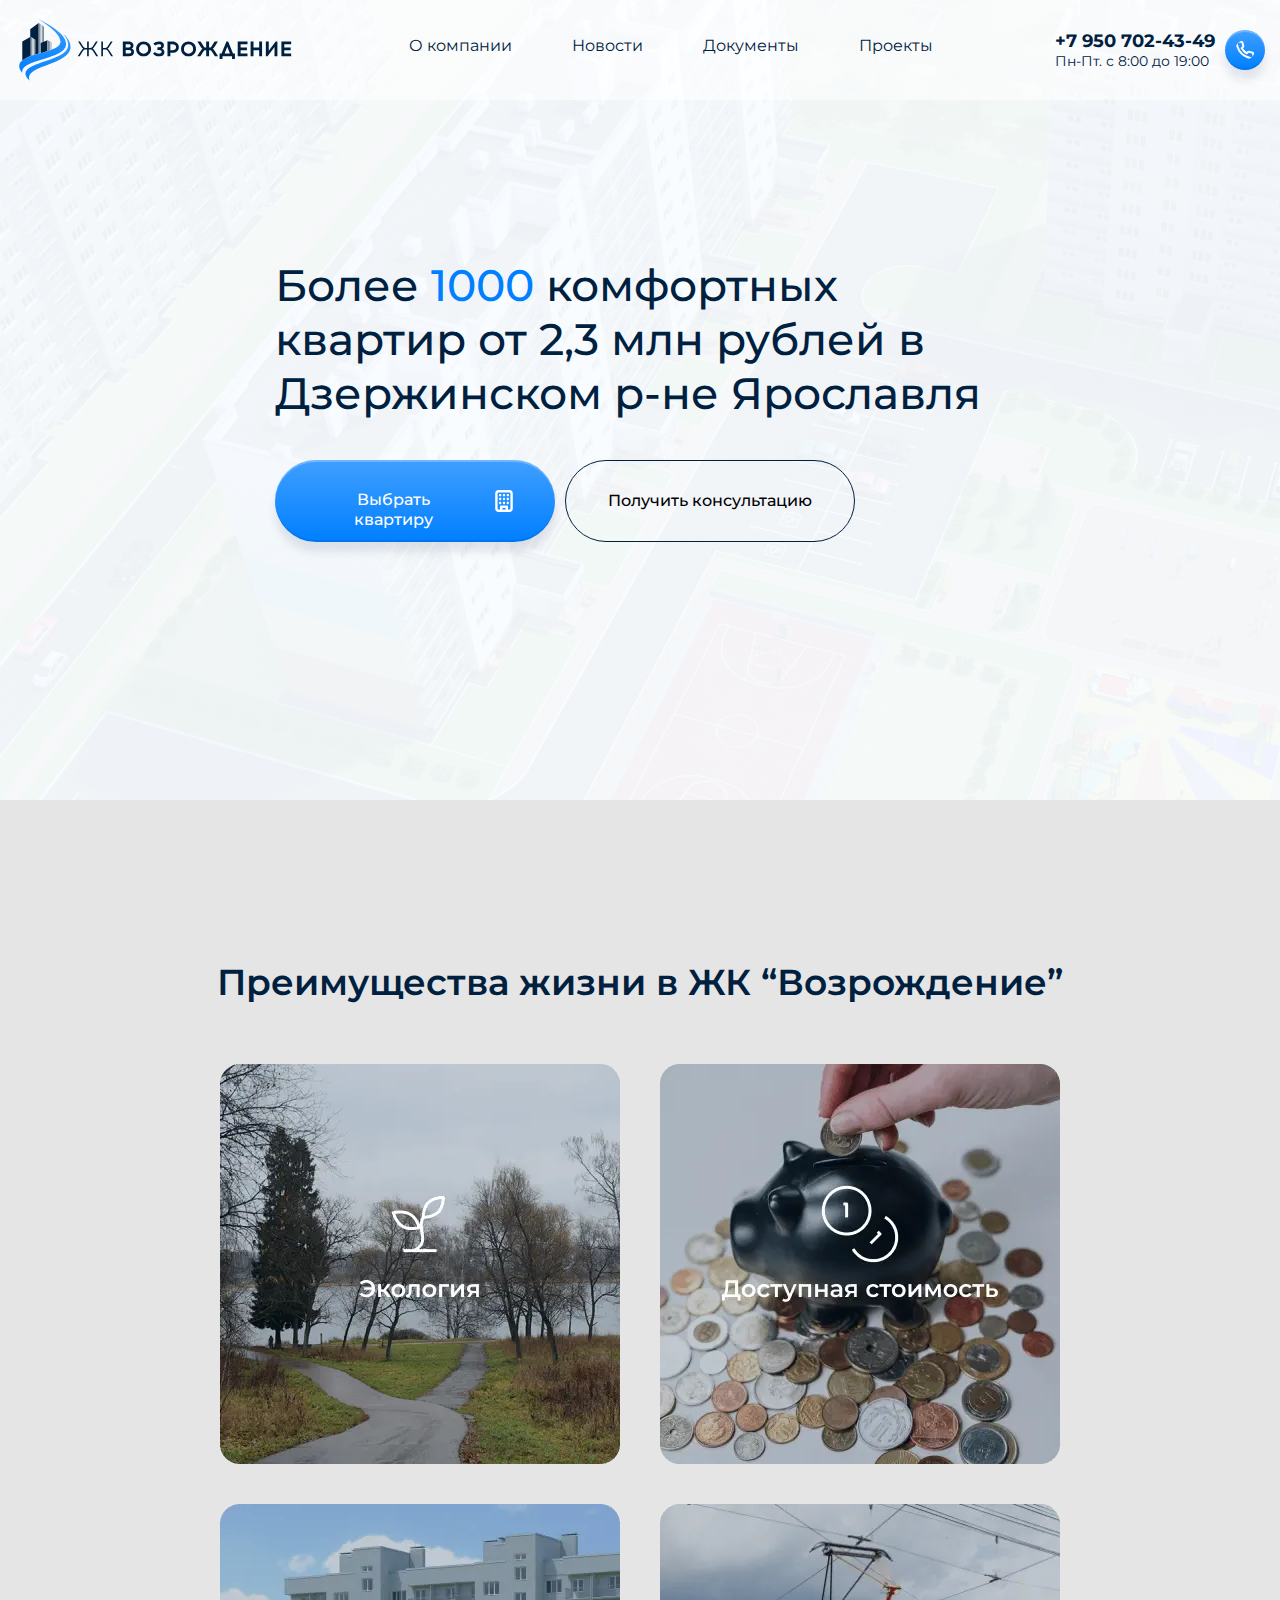
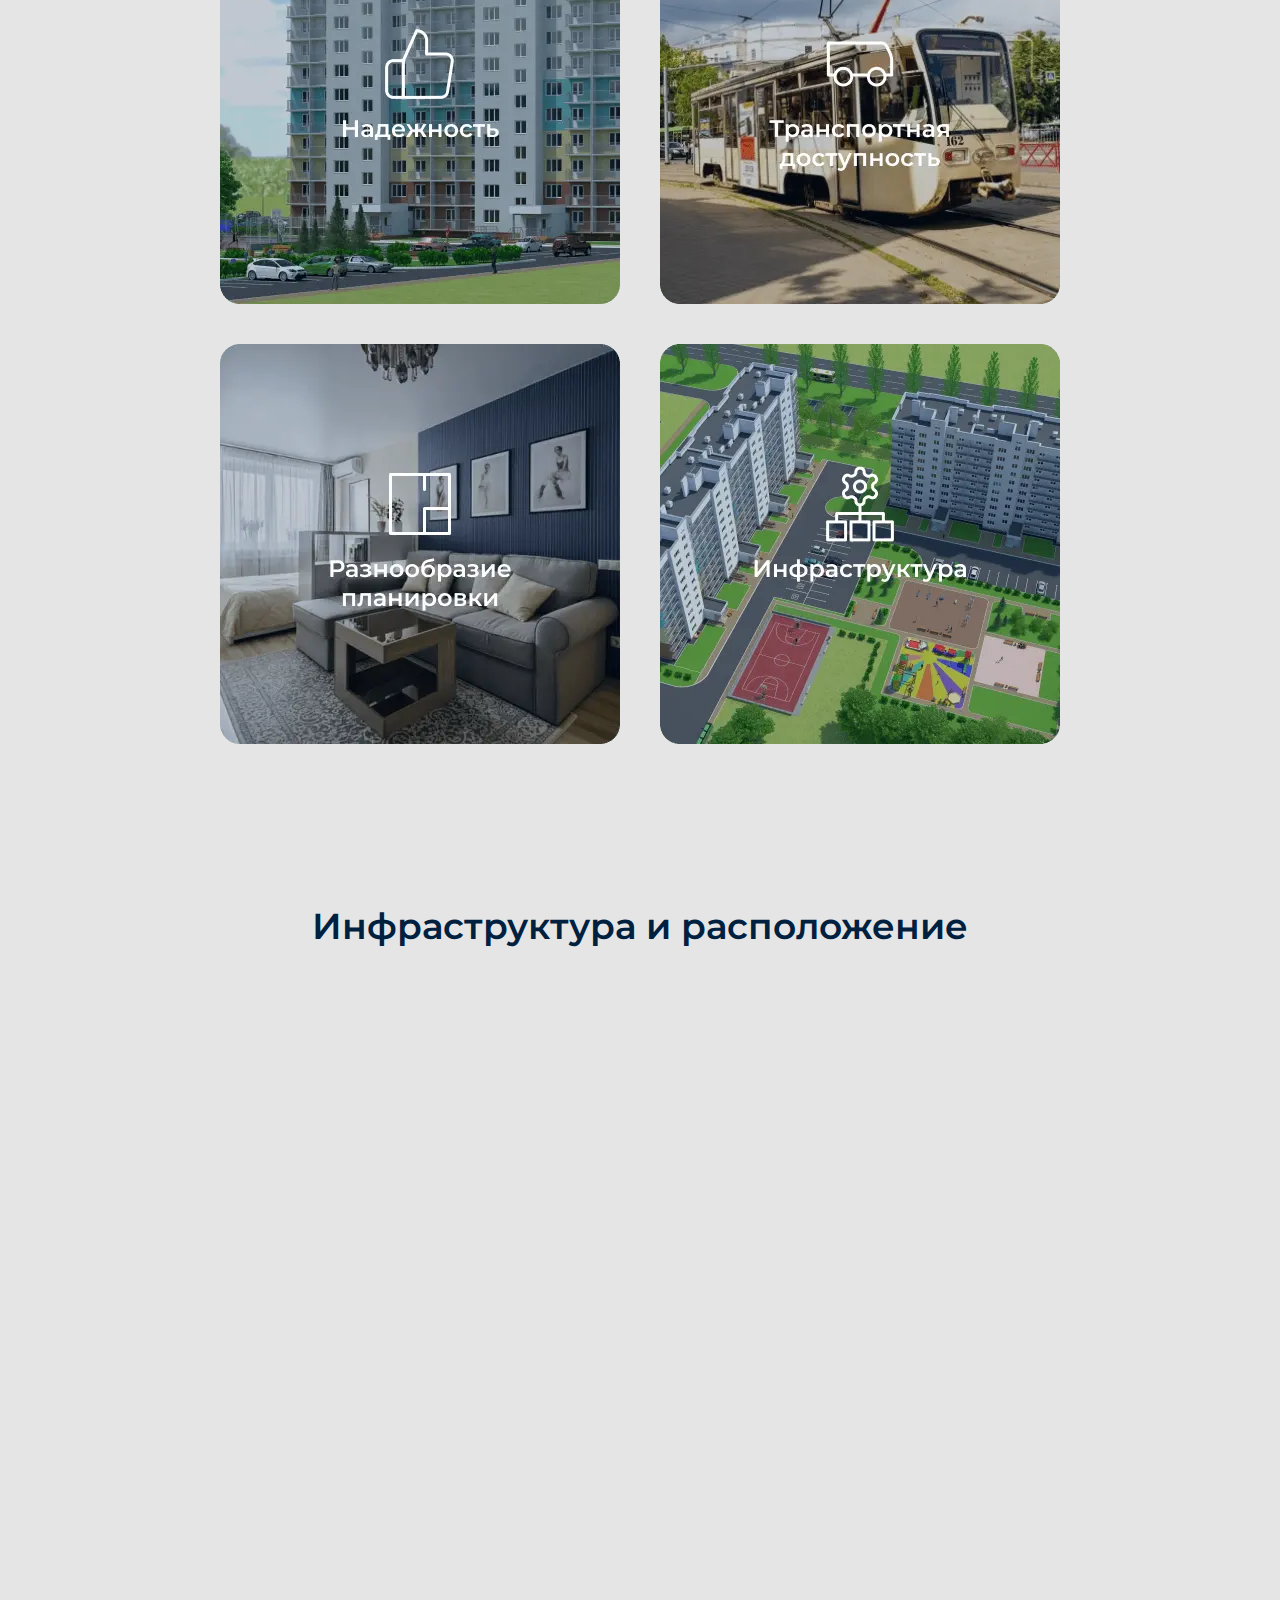
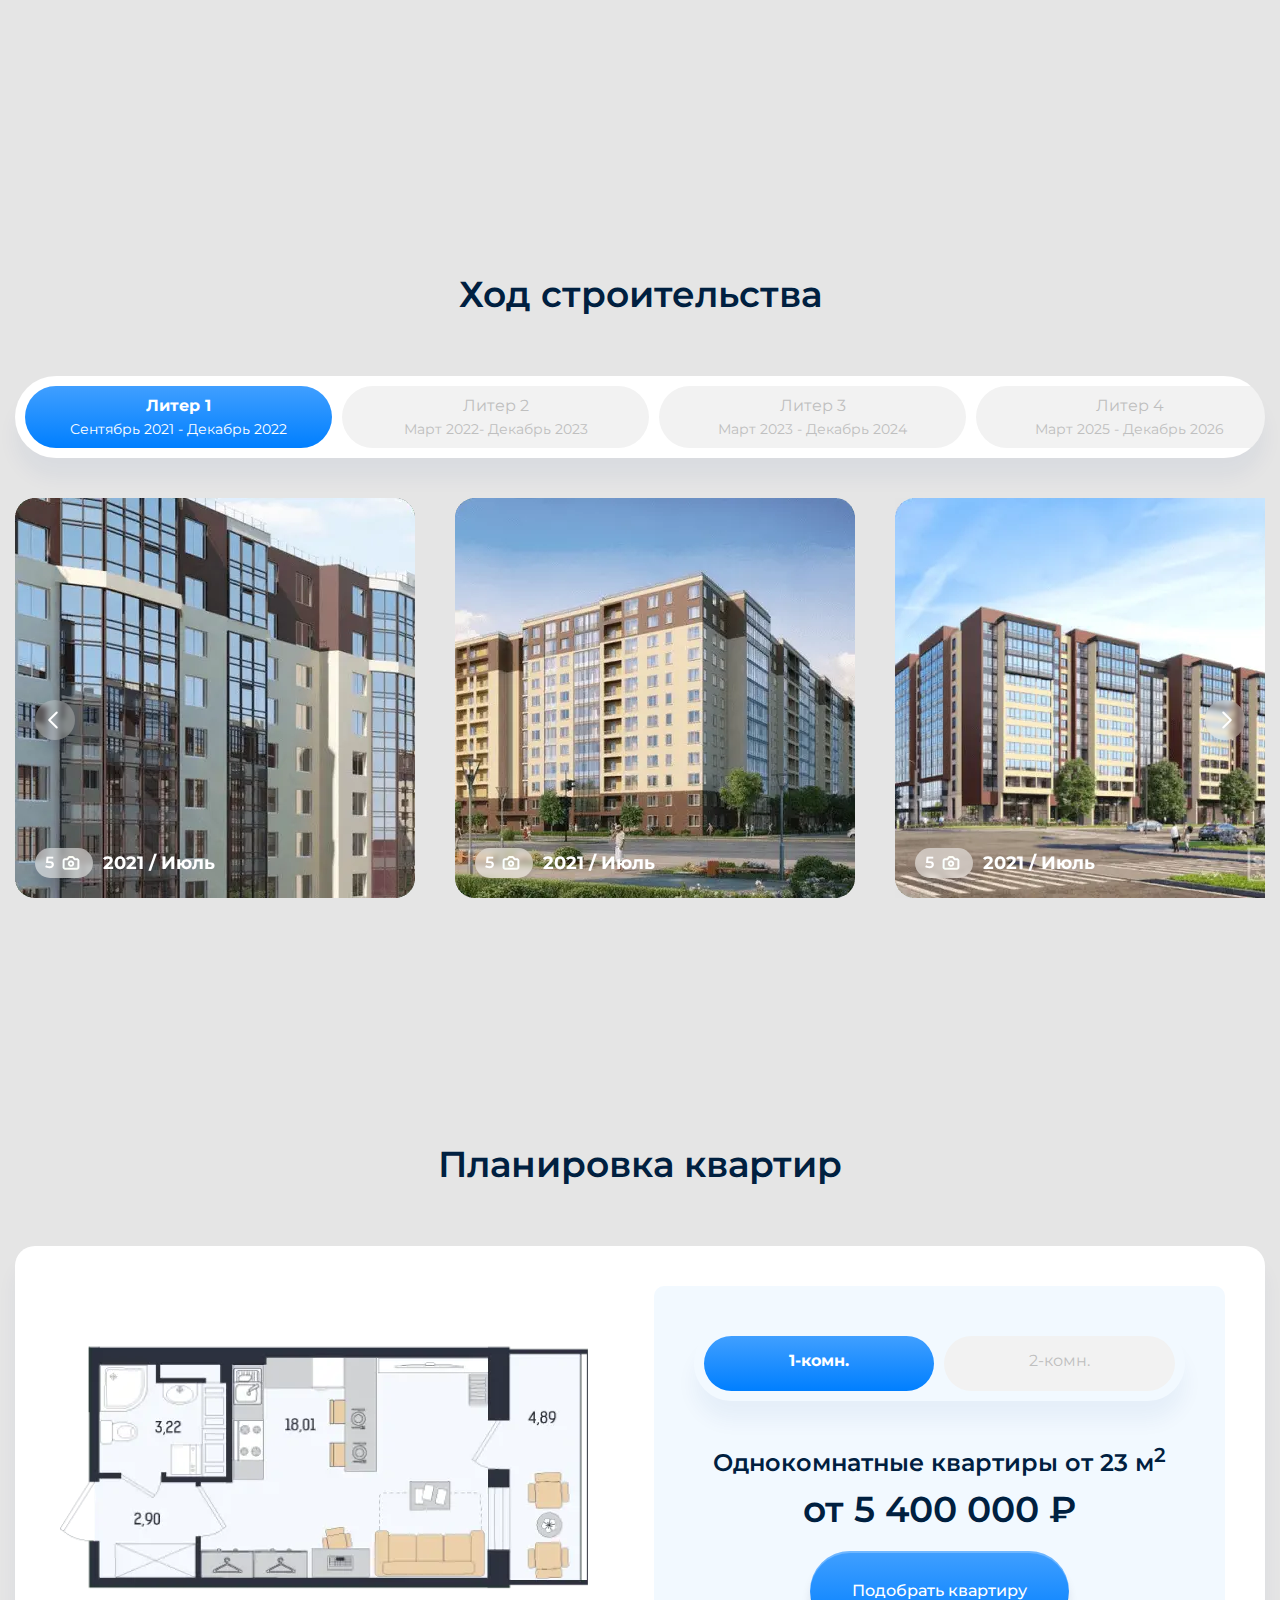
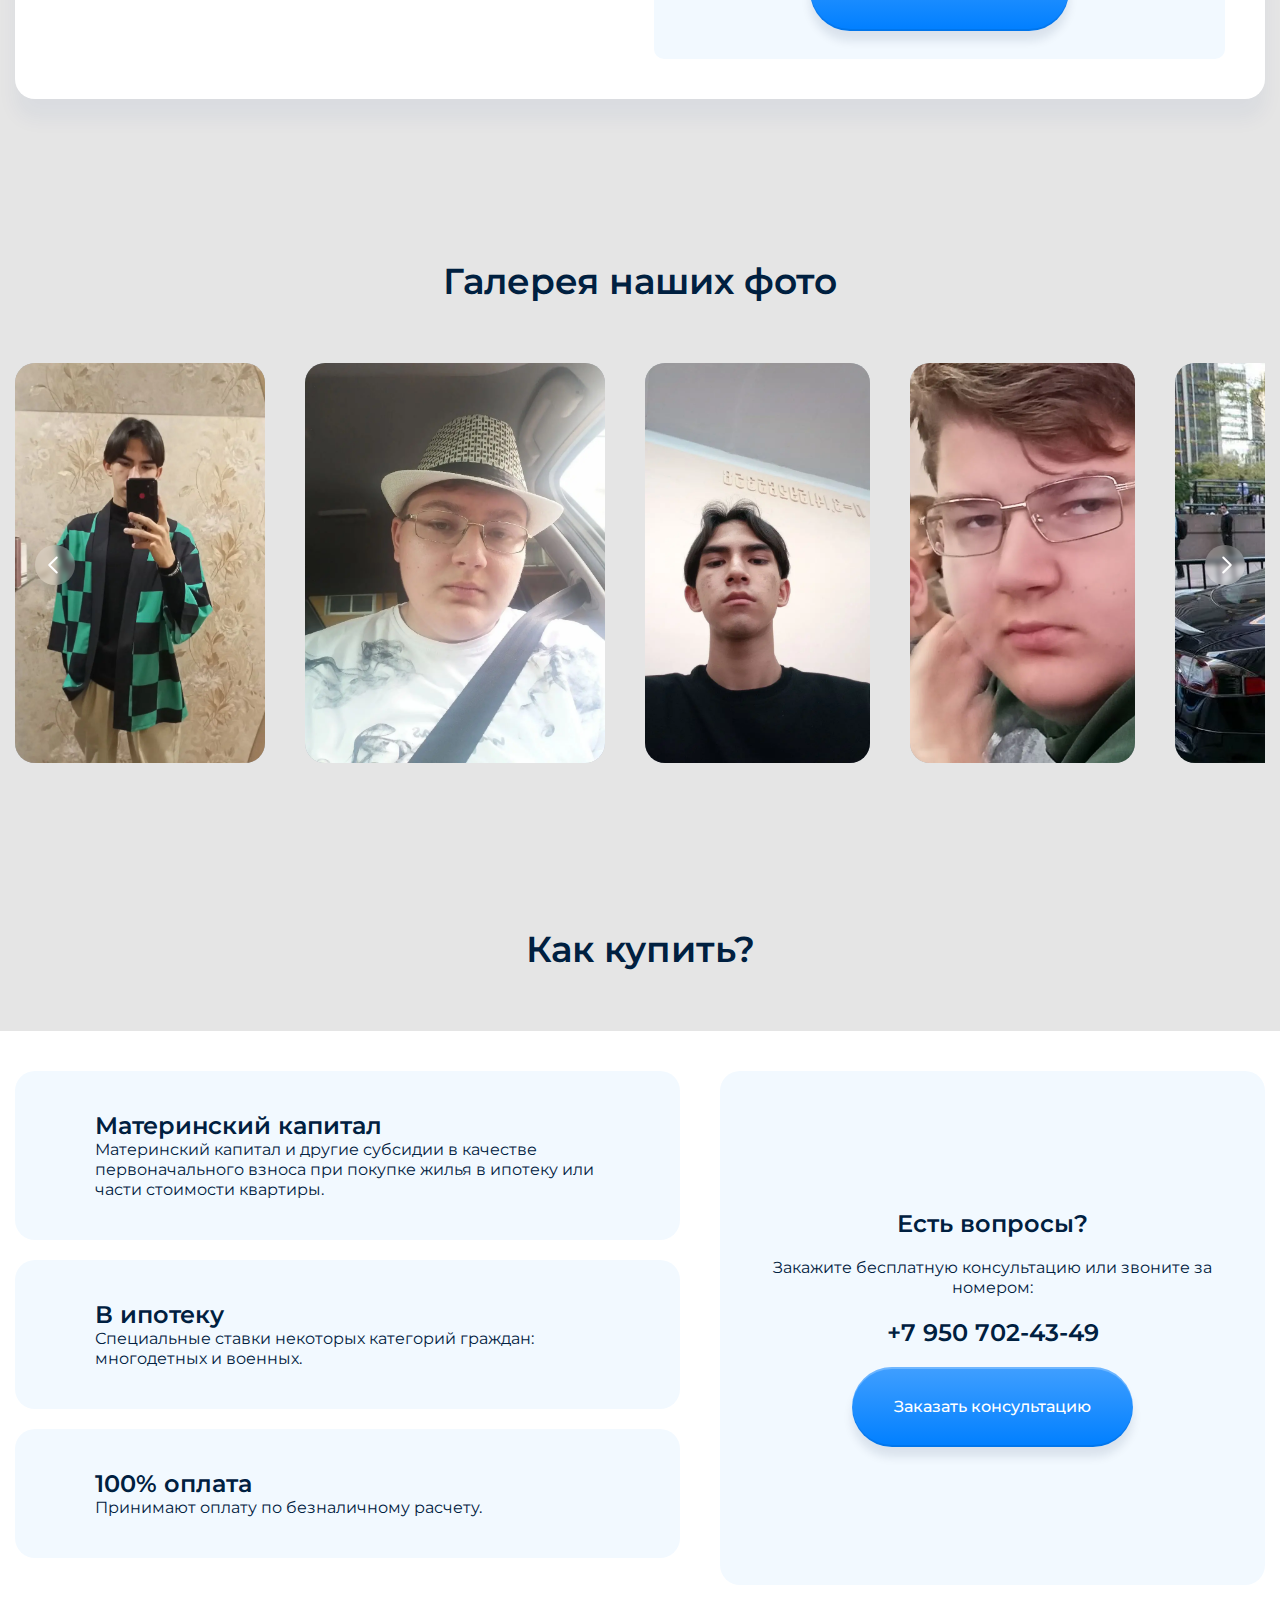
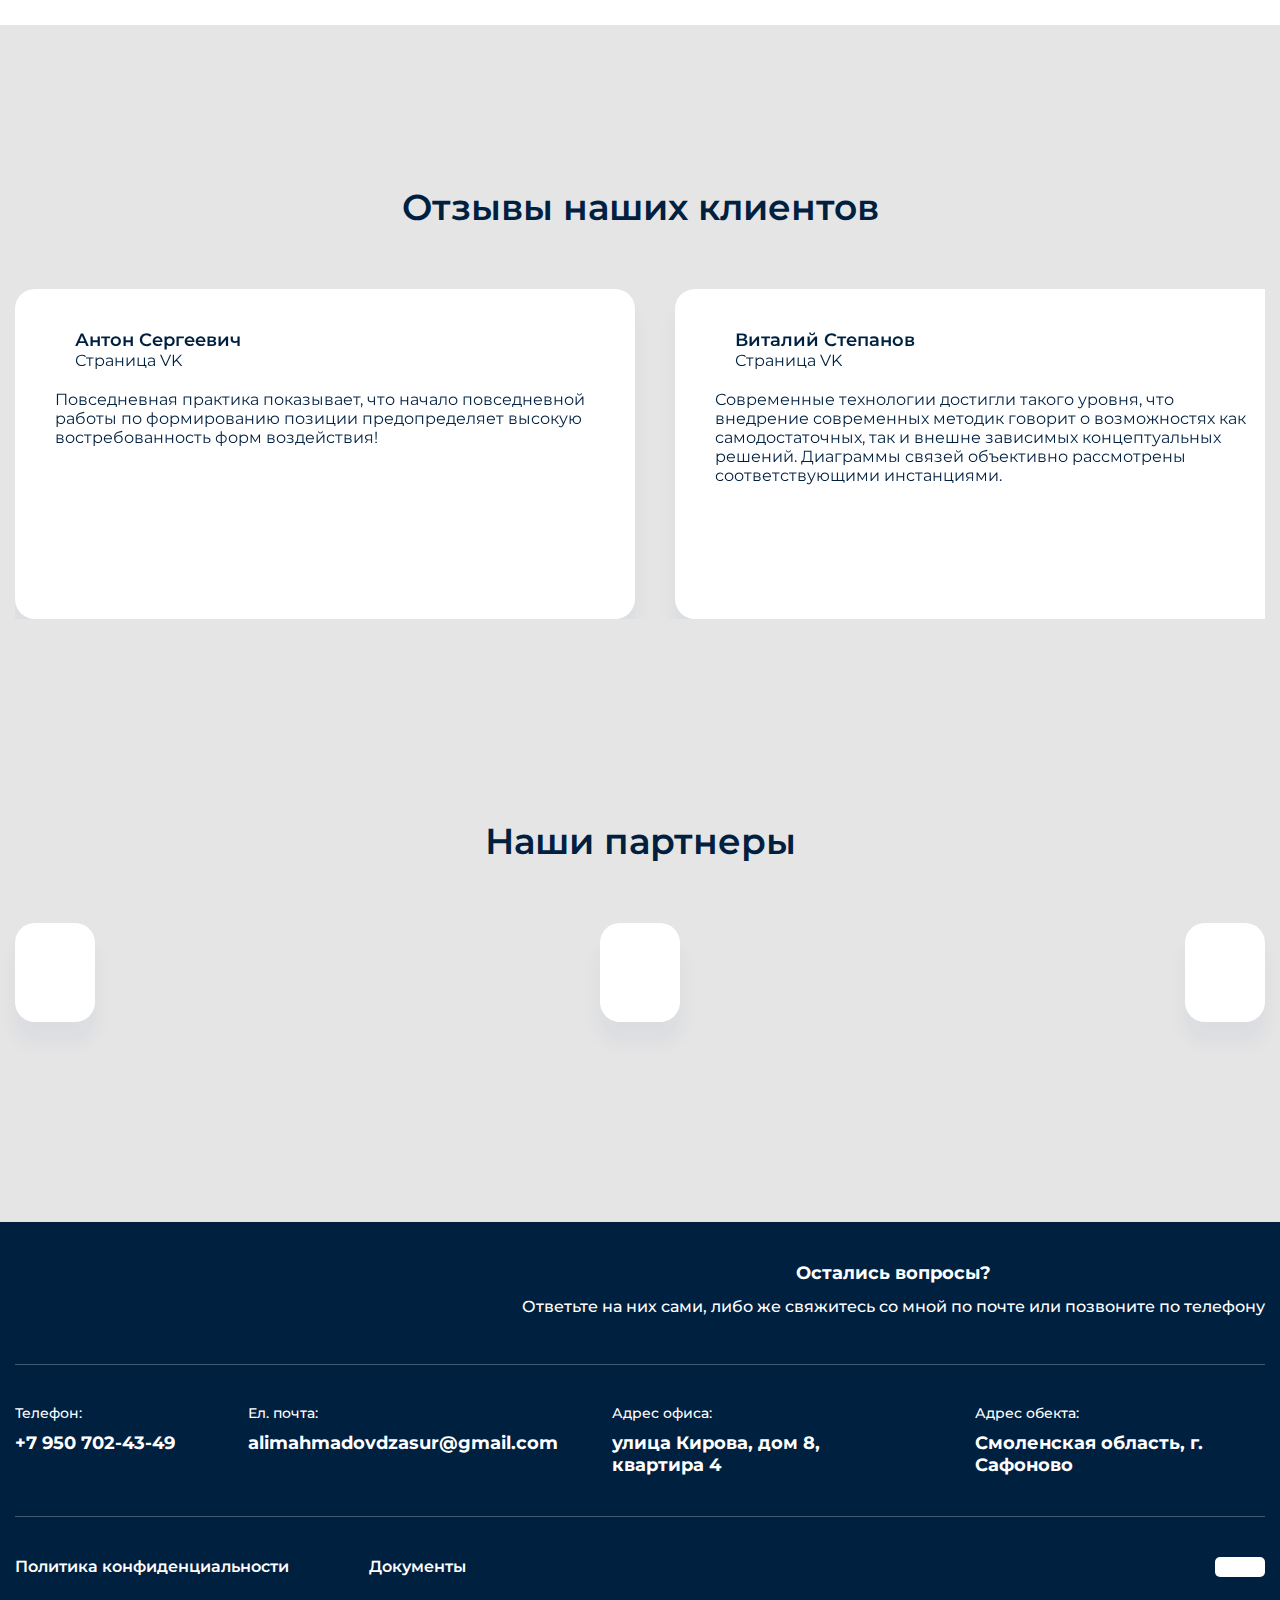
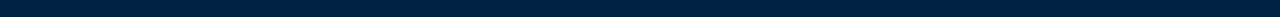
==== commit b6cdd673: "Update index.html" ====
--- a/index.html
+++ b/index.html
@@ -329,6 +329,30 @@
                 <div class="slider-photo photo-d">
                     <picture><source srcset="img/i2-min.webp" type="image/webp"><img loading="lazy" src="img/i2-min.jpg" alt=""></picture>
                 </div>
+                <div class="slider-photo photo-d">
+                    <picture><source srcset="img/dvk1.webp" type="image/webp"><img loading="lazy" src="img/dvk1.jpg" alt=""></picture>
+                </div>
+                <div class="slider-photo photo-d">
+                    <picture><source srcset="img/dvk2.webp" type="image/webp"><img loading="lazy" src="img/dvk2.jpg" alt=""></picture>
+                </div>
+                <div class="slider-photo photo-d">
+                    <picture><source srcset="img/dvk3.webp" type="image/webp"><img loading="lazy" src="img/dvk3.jpg" alt=""></picture>
+                </div>
+                <div class="slider-photo photo-d">
+                    <picture><source srcset="img/dvk4.webp" type="image/webp"><img loading="lazy" src="img/dvk4.jpg" alt=""></picture>
+                </div>
+                <div class="slider-photo photo-d">
+                    <picture><source srcset="img/dvk5.webp" type="image/webp"><img loading="lazy" src="img/dvk5.jpg" alt=""></picture>
+                </div>
+                <div class="slider-photo photo-d">
+                    <picture><source srcset="img/dvk6.webp" type="image/webp"><img loading="lazy" src="img/dvk6.jpg" alt=""></picture>
+                </div>
+                <div class="slider-photo photo-d">
+                    <picture><source srcset="img/dvk7.webp" type="image/webp"><img loading="lazy" src="img/dvk7.jpg" alt=""></picture>
+                </div>
+                <div class="slider-photo photo-d">
+                    <picture><source srcset="img/dvk8.webp" type="image/webp"><img loading="lazy" src="img/dvk8.jpg" alt=""></picture>
+                </div>
             </div>
         </div>
     </section>
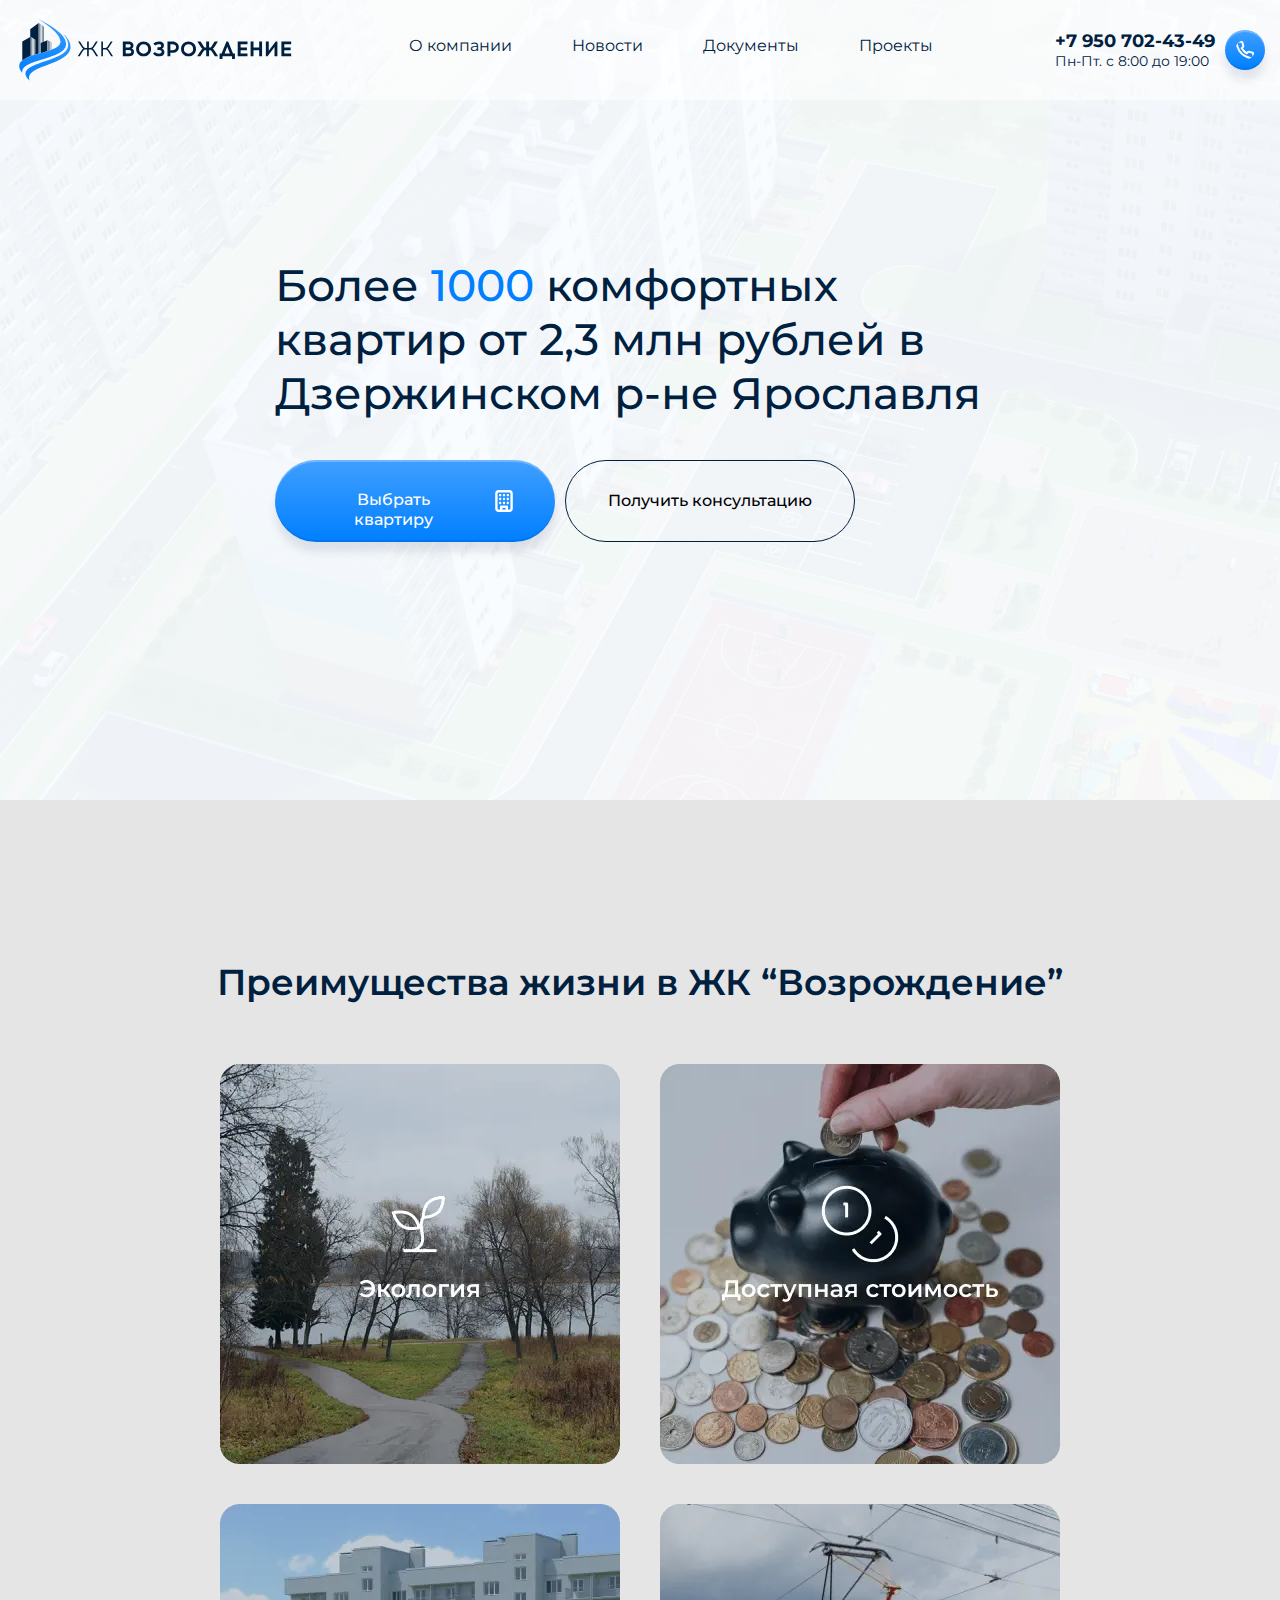
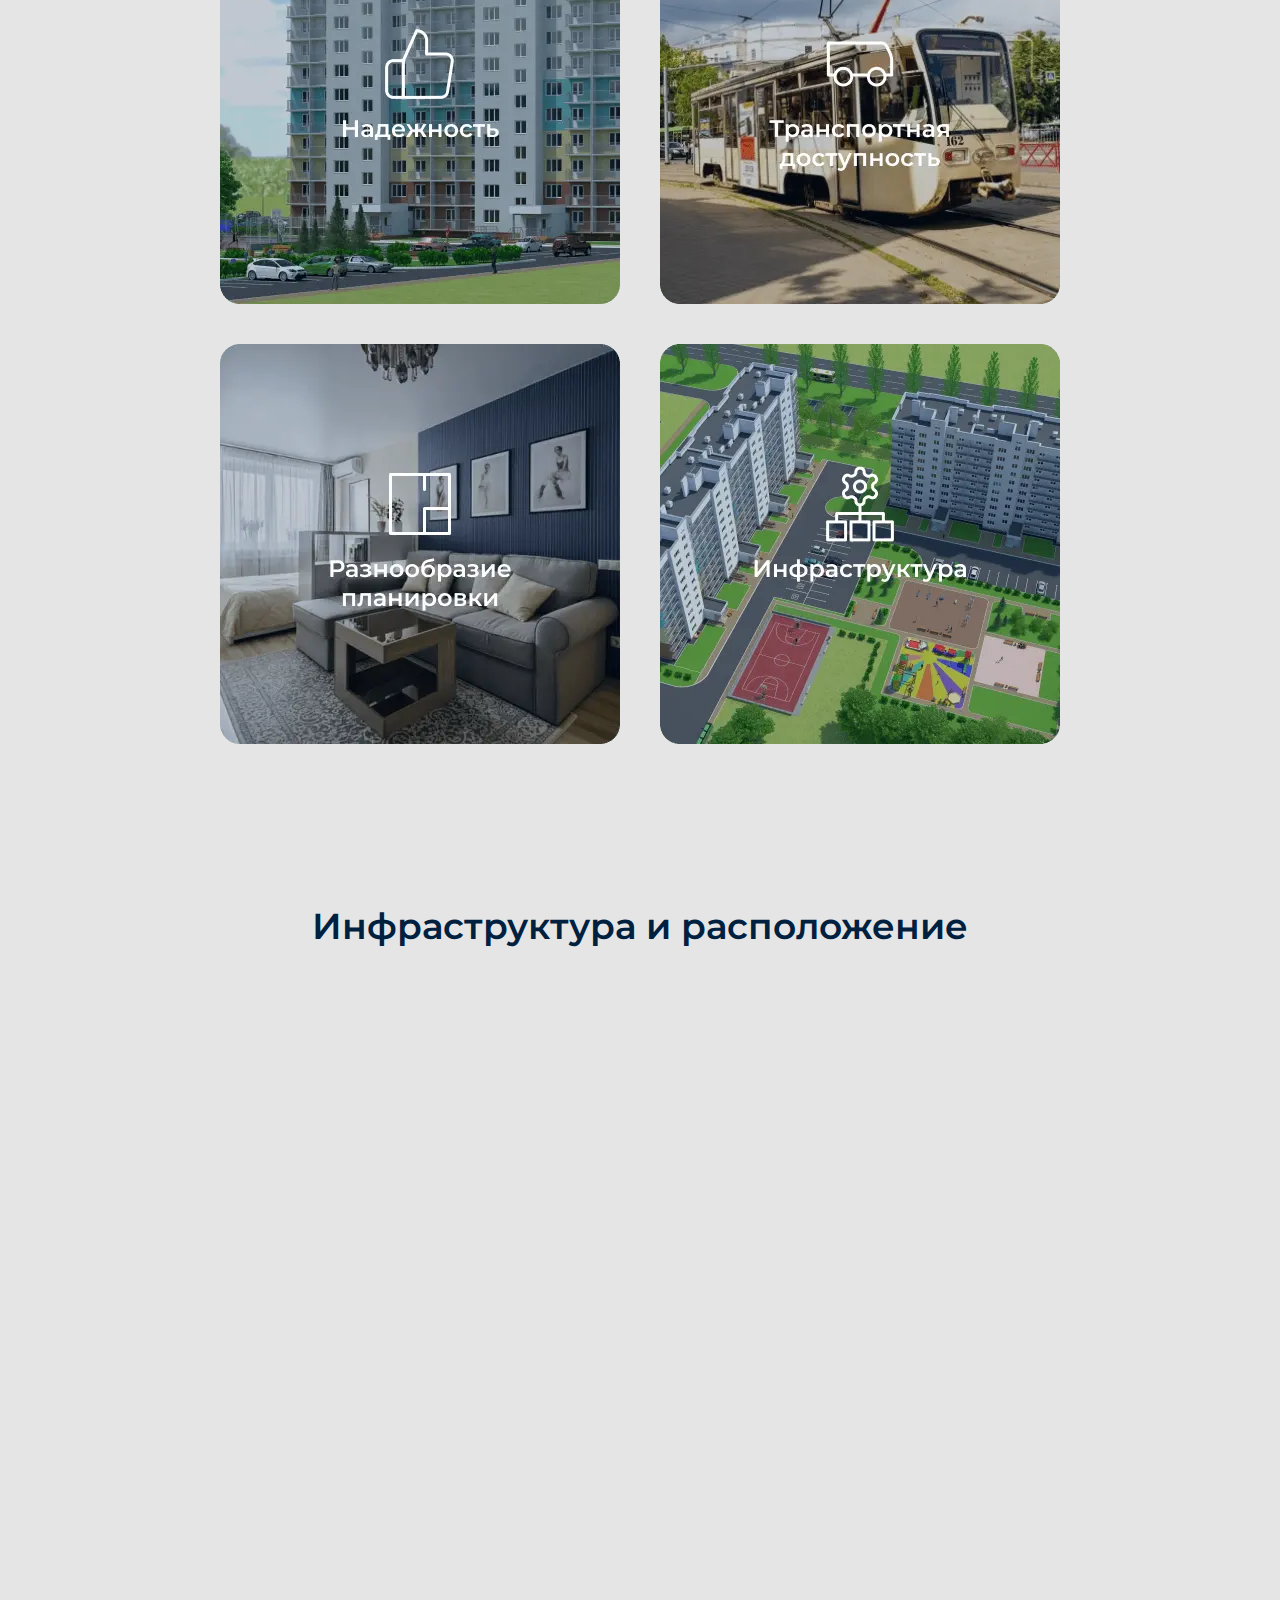
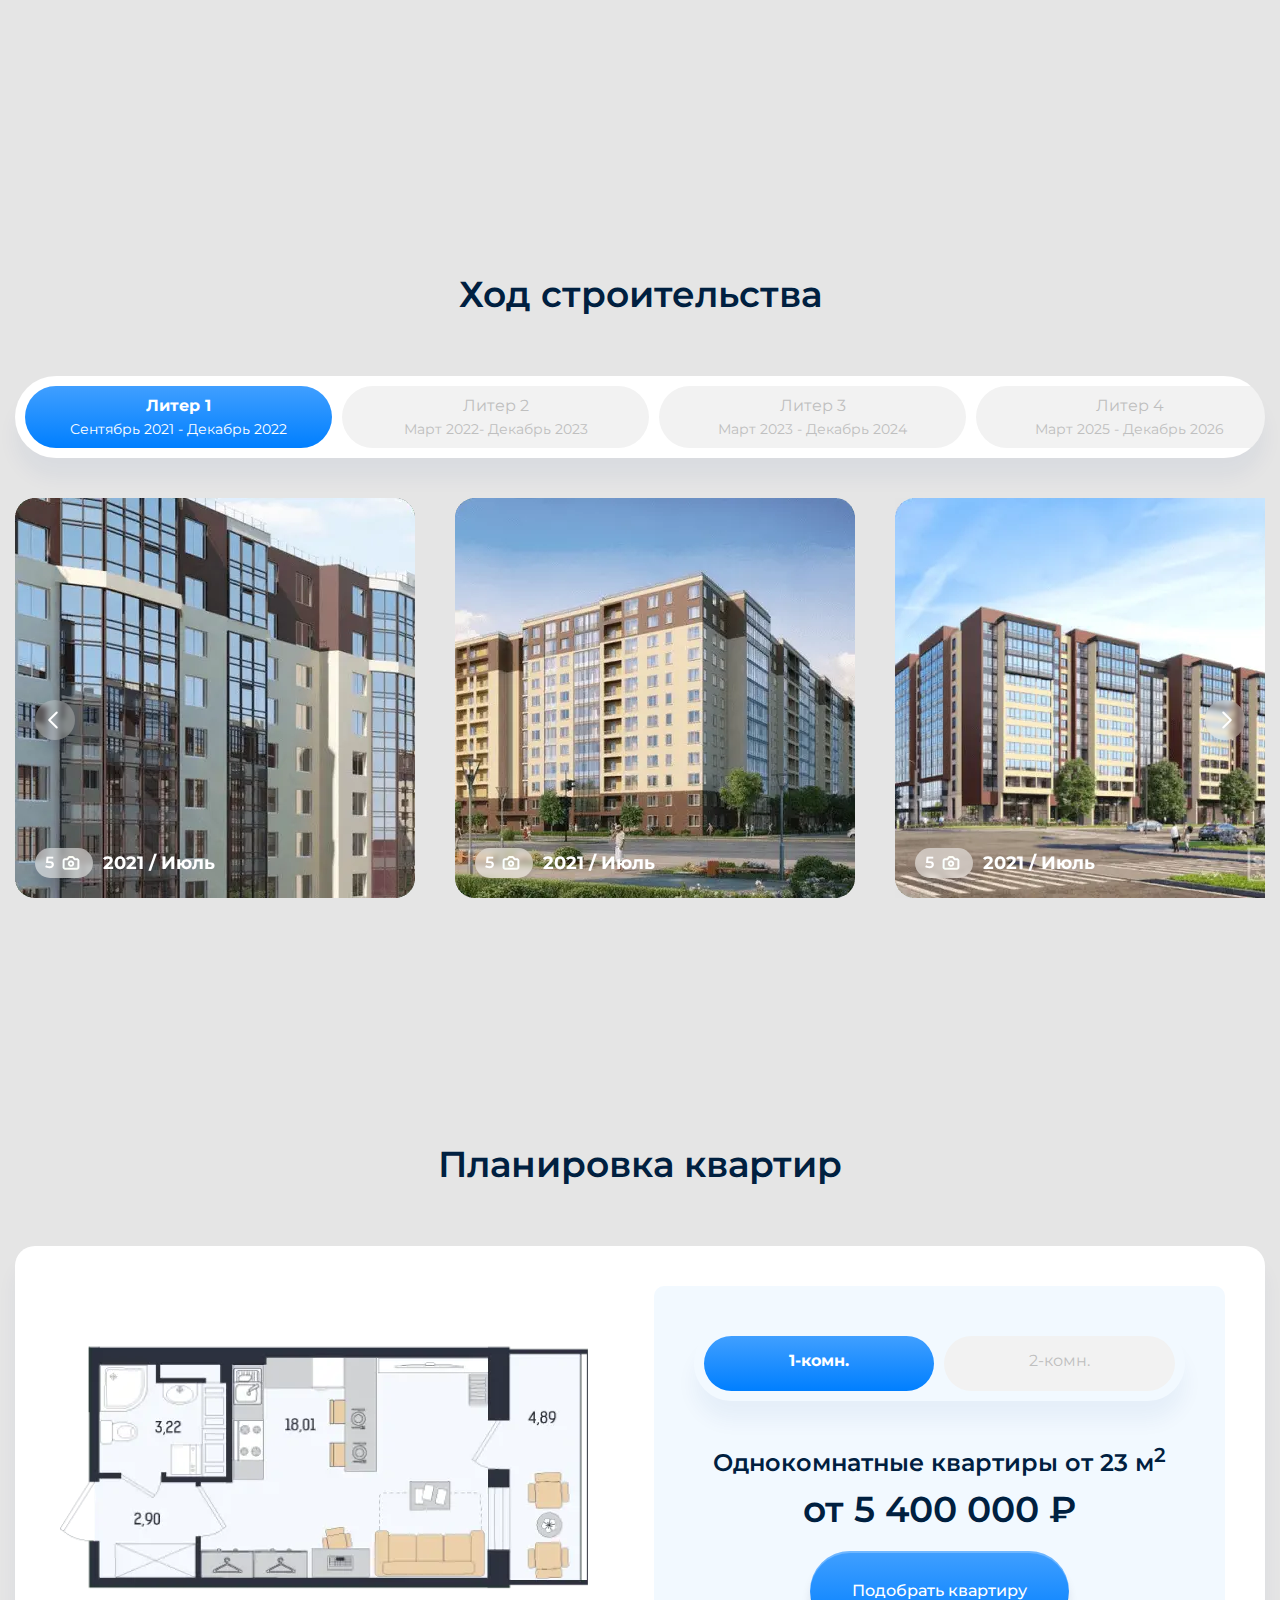
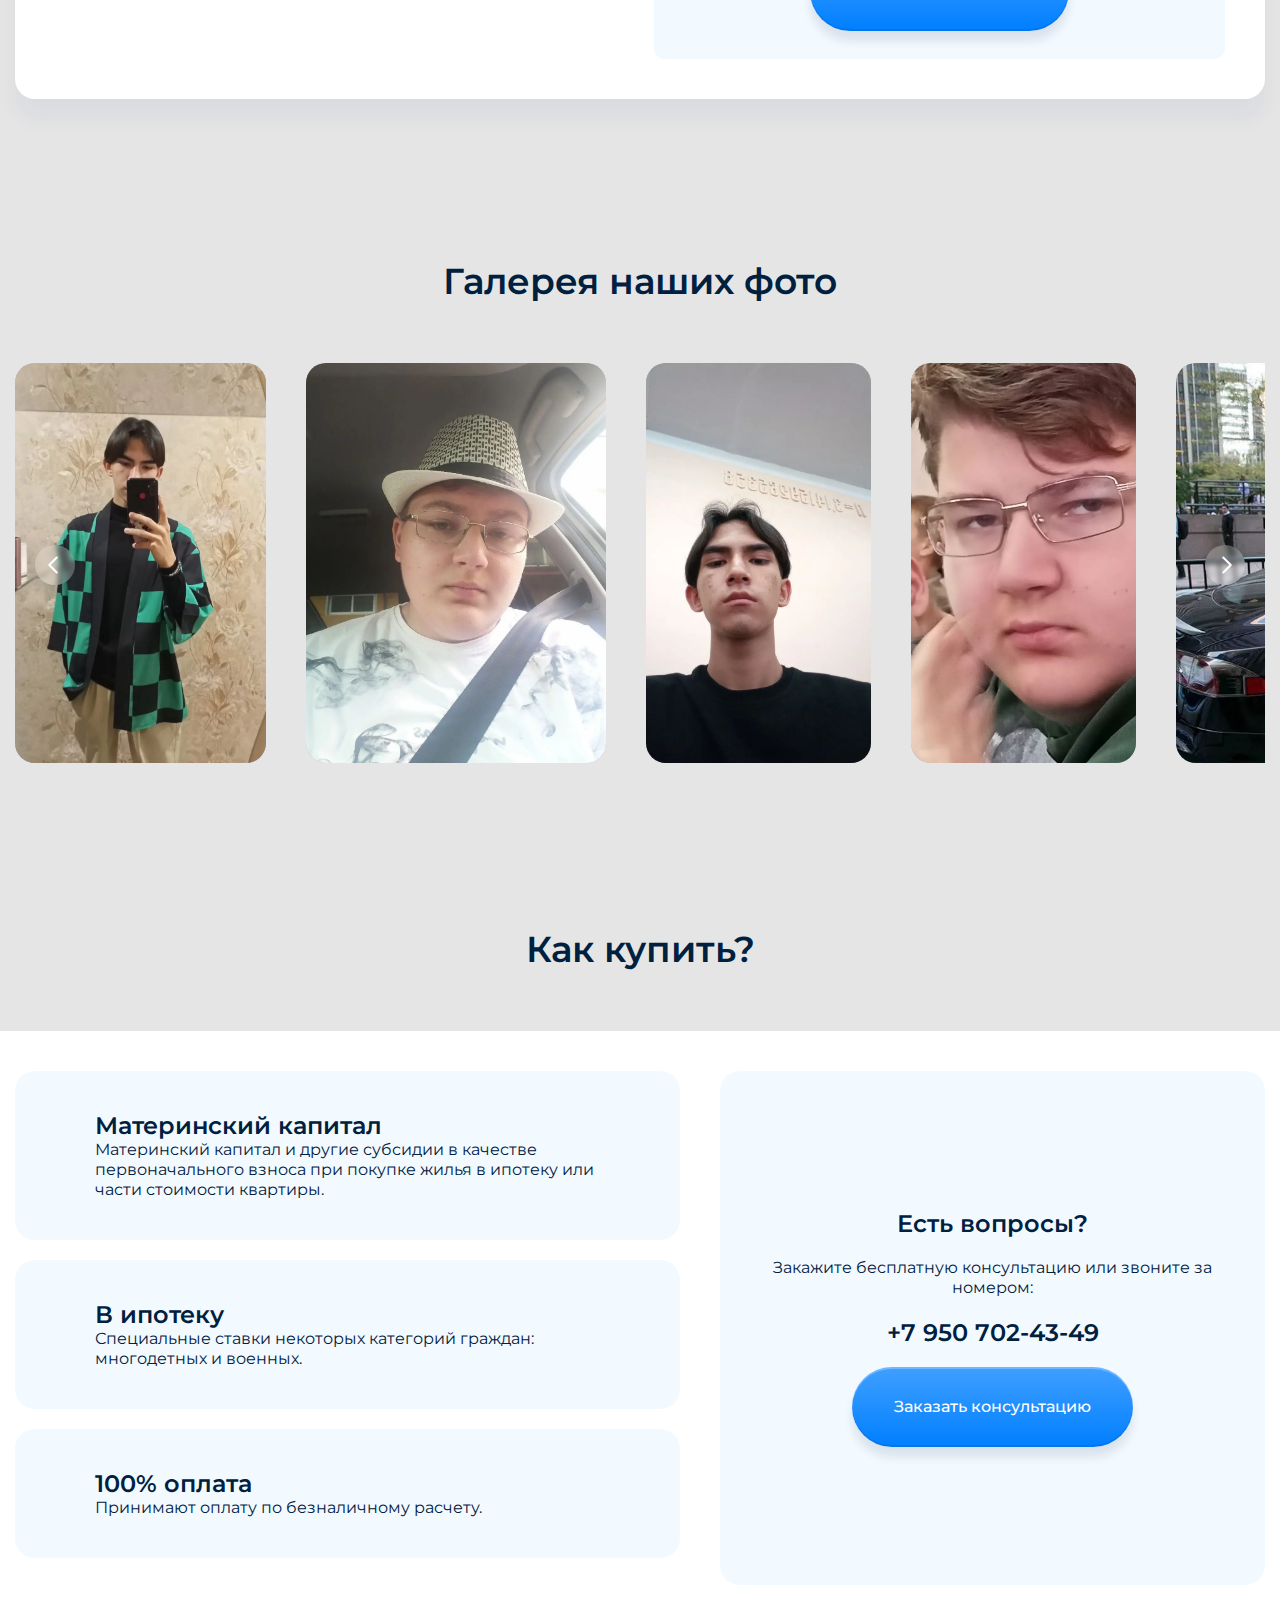
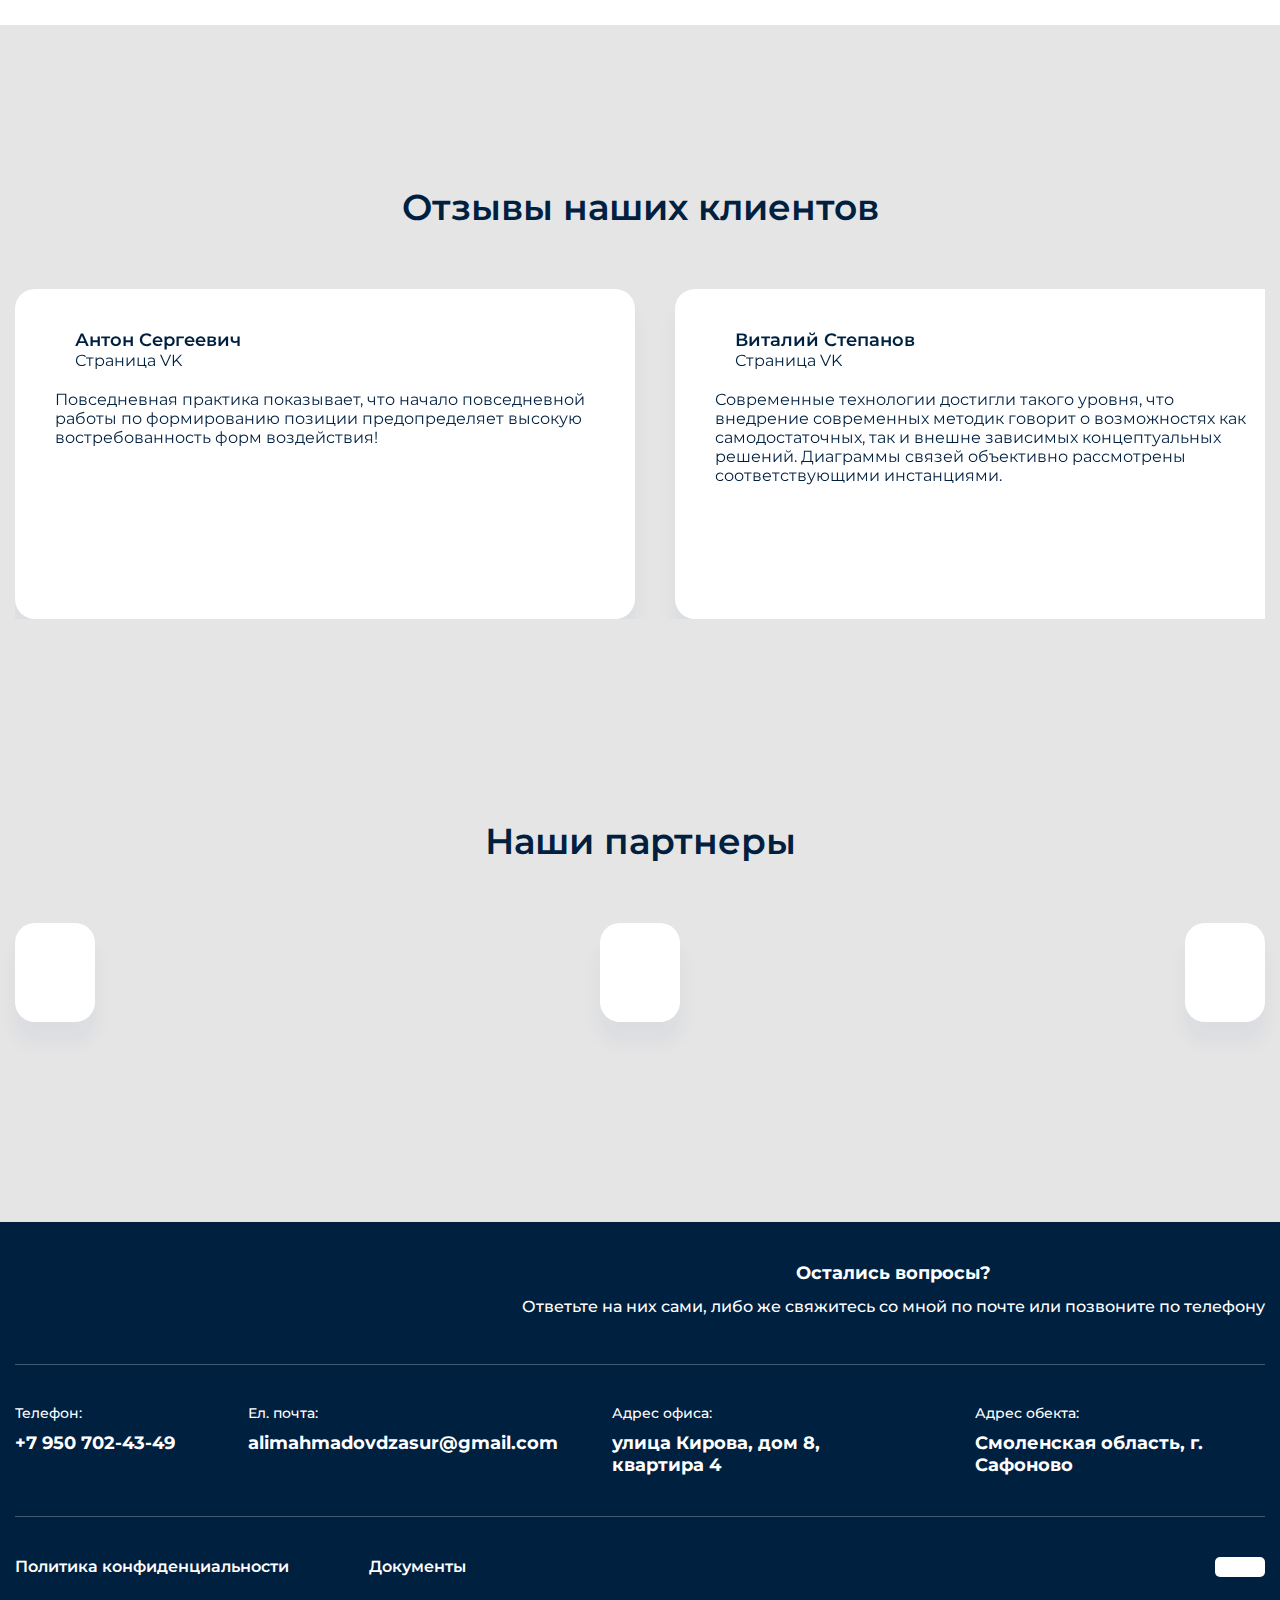
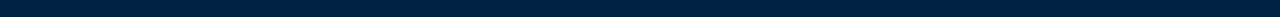
==== commit 2a0ca1d3: "Update index.html" ====
--- a/index.html
+++ b/index.html
@@ -330,28 +330,28 @@
                     <picture><source srcset="img/i2-min.webp" type="image/webp"><img loading="lazy" src="img/i2-min.jpg" alt=""></picture>
                 </div>
                 <div class="slider-photo photo-d">
-                    <picture><source srcset="img/dvk1.webp" type="image/webp"><img loading="lazy" src="img/dvk1.jpg" alt=""></picture>
-                </div>
-                <div class="slider-photo photo-d">
-                    <picture><source srcset="img/dvk2.webp" type="image/webp"><img loading="lazy" src="img/dvk2.jpg" alt=""></picture>
-                </div>
-                <div class="slider-photo photo-d">
-                    <picture><source srcset="img/dvk3.webp" type="image/webp"><img loading="lazy" src="img/dvk3.jpg" alt=""></picture>
-                </div>
-                <div class="slider-photo photo-d">
-                    <picture><source srcset="img/dvk4.webp" type="image/webp"><img loading="lazy" src="img/dvk4.jpg" alt=""></picture>
-                </div>
-                <div class="slider-photo photo-d">
-                    <picture><source srcset="img/dvk5.webp" type="image/webp"><img loading="lazy" src="img/dvk5.jpg" alt=""></picture>
-                </div>
-                <div class="slider-photo photo-d">
-                    <picture><source srcset="img/dvk6.webp" type="image/webp"><img loading="lazy" src="img/dvk6.jpg" alt=""></picture>
-                </div>
-                <div class="slider-photo photo-d">
-                    <picture><source srcset="img/dvk7.webp" type="image/webp"><img loading="lazy" src="img/dvk7.jpg" alt=""></picture>
-                </div>
-                <div class="slider-photo photo-d">
-                    <picture><source srcset="img/dvk8.webp" type="image/webp"><img loading="lazy" src="img/dvk8.jpg" alt=""></picture>
+                    <img loading="lazy" src="img/dvk1.jpg" alt="">
+                </div>
+                <div class="slider-photo photo-d">
+                    <img loading="lazy" src="img/dvk2.jpg" alt="">
+                </div>
+                <div class="slider-photo photo-d">
+                    <img loading="lazy" src="img/dvk3.jpg" alt="">
+                </div>
+                <div class="slider-photo photo-d">
+                    <img loading="lazy" src="img/dvk4.jpg" alt="">
+                </div>
+                <div class="slider-photo photo-d">
+                  <img loading="lazy" src="img/dvk5.jpg" alt="">
+                </div>
+                <div class="slider-photo photo-d">
+                    <img loading="lazy" src="img/dvk6.jpg" alt="">
+                </div>
+                <div class="slider-photo photo-d">
+                    <img loading="lazy" src="img/dvk7.jpg" alt="">
+                </div>
+                <div class="slider-photo photo-d">
+                    <img loading="lazy" src="img/dvk8.jpg" alt="">
                 </div>
             </div>
         </div>
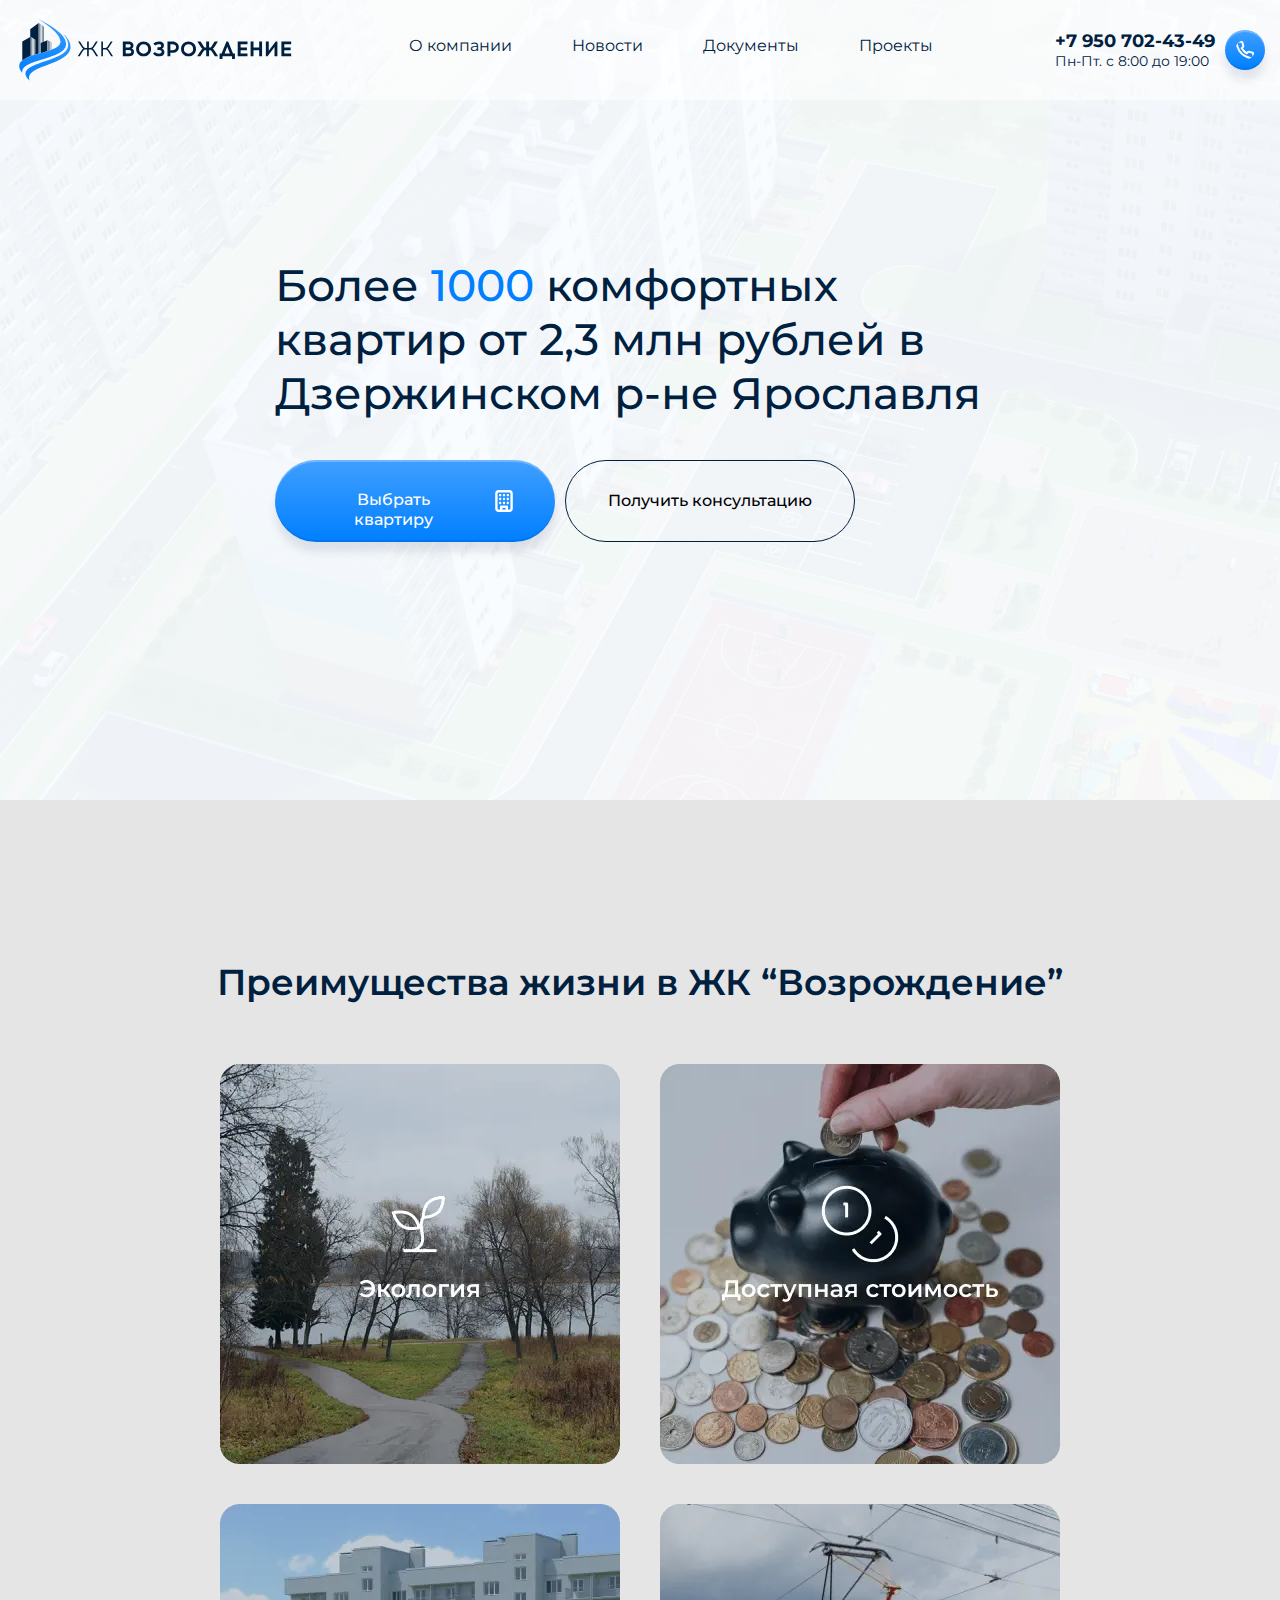
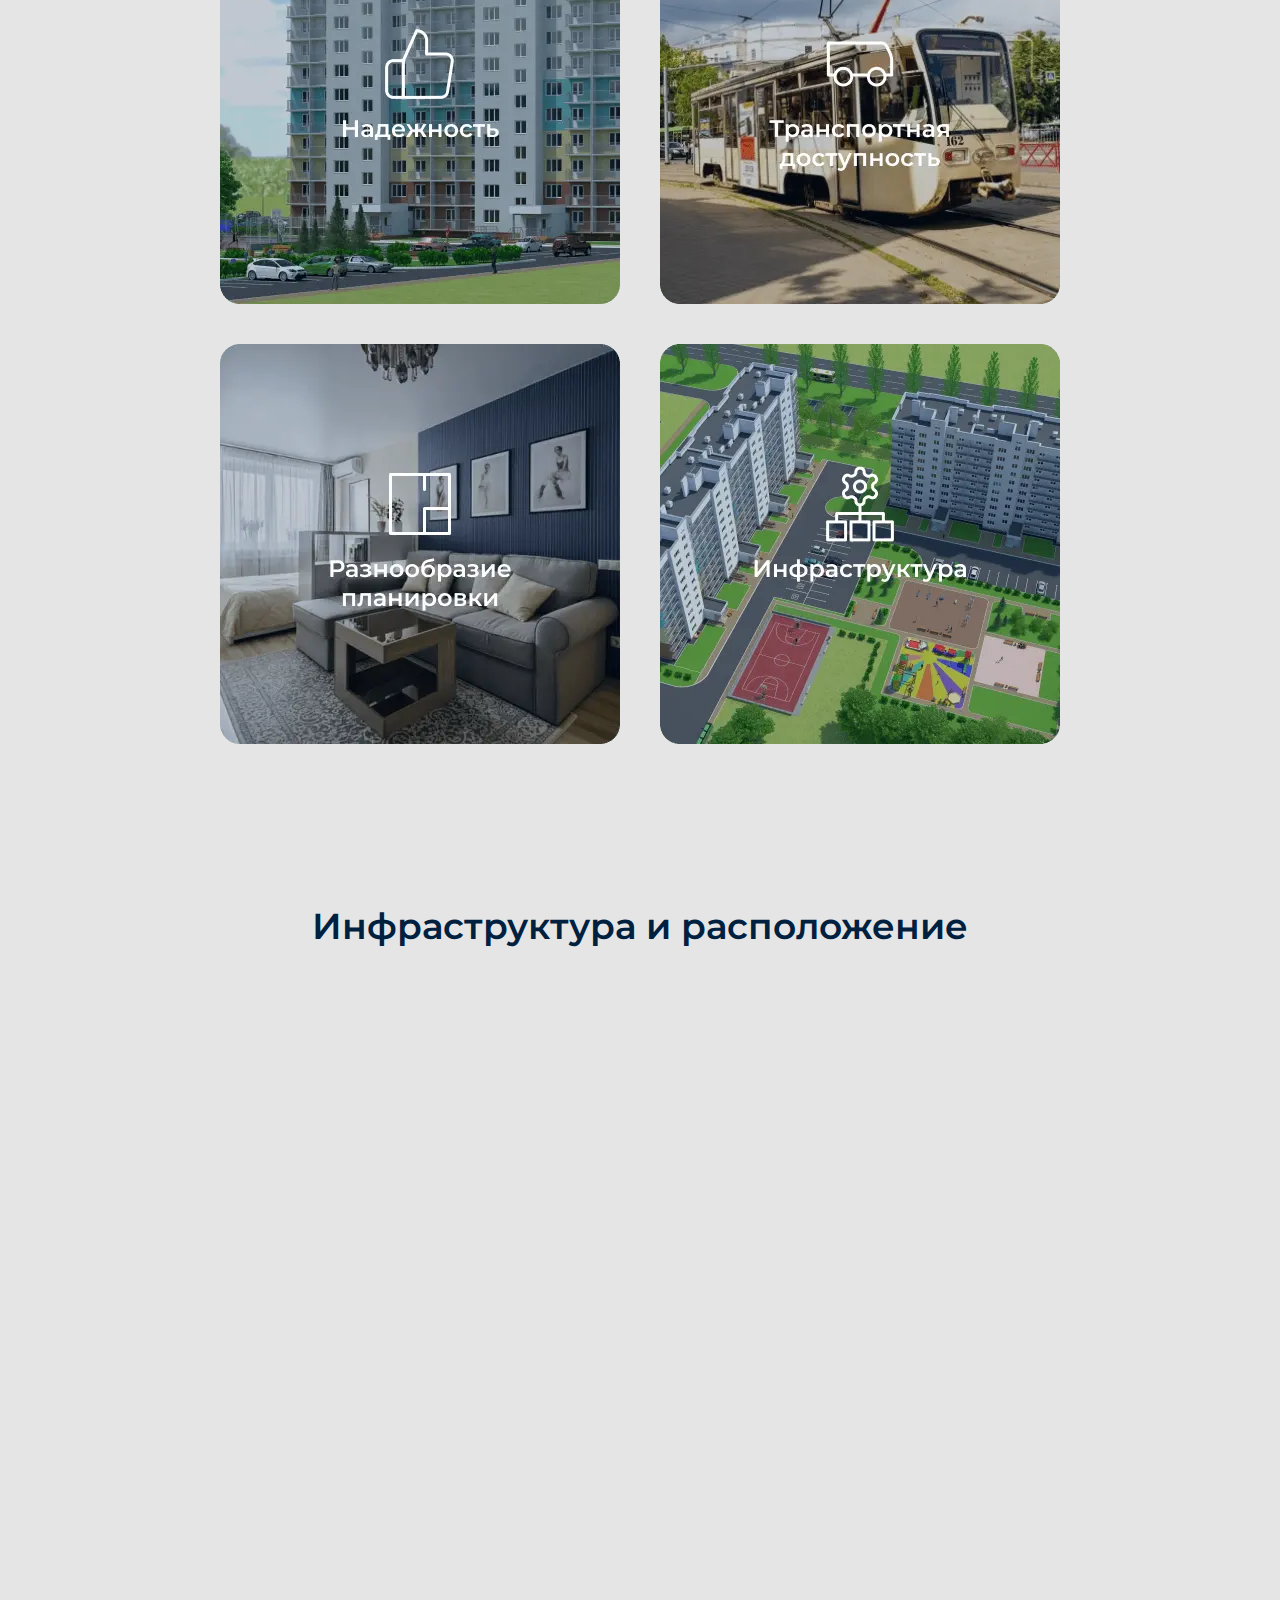
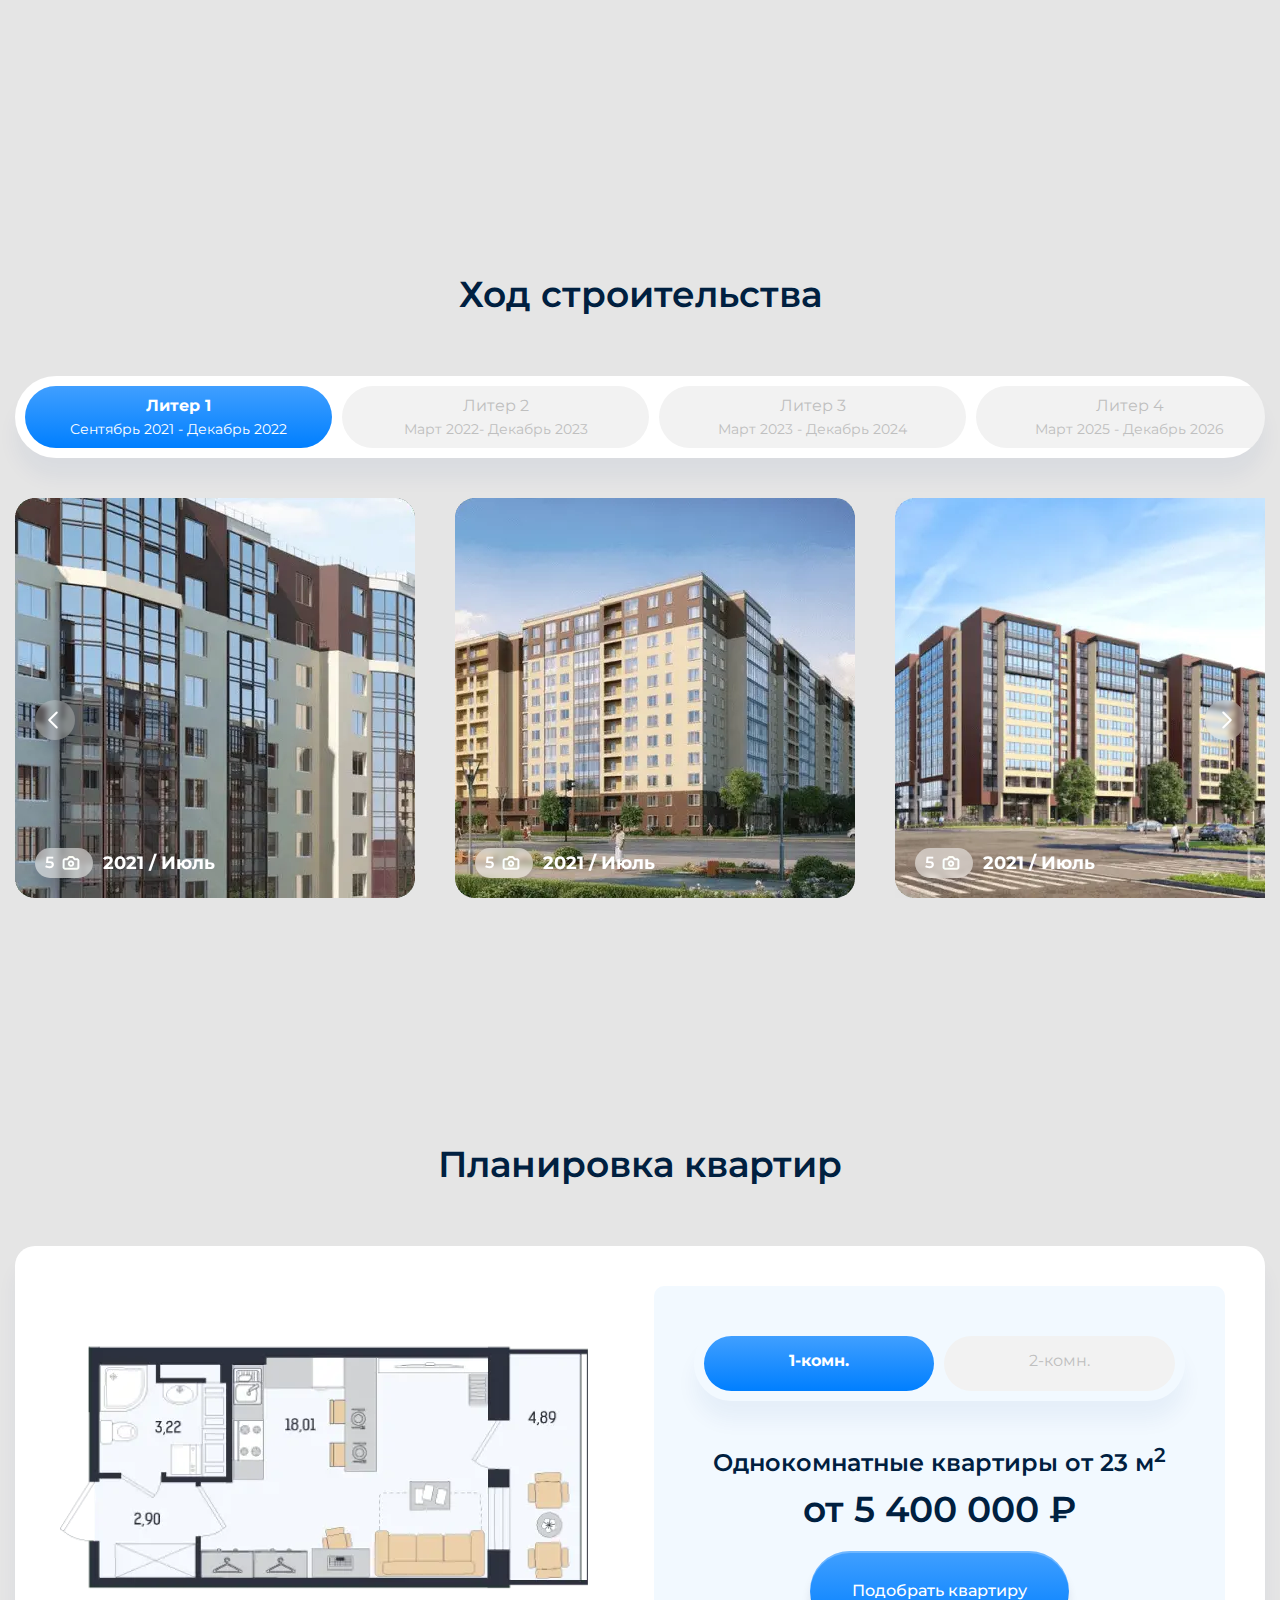
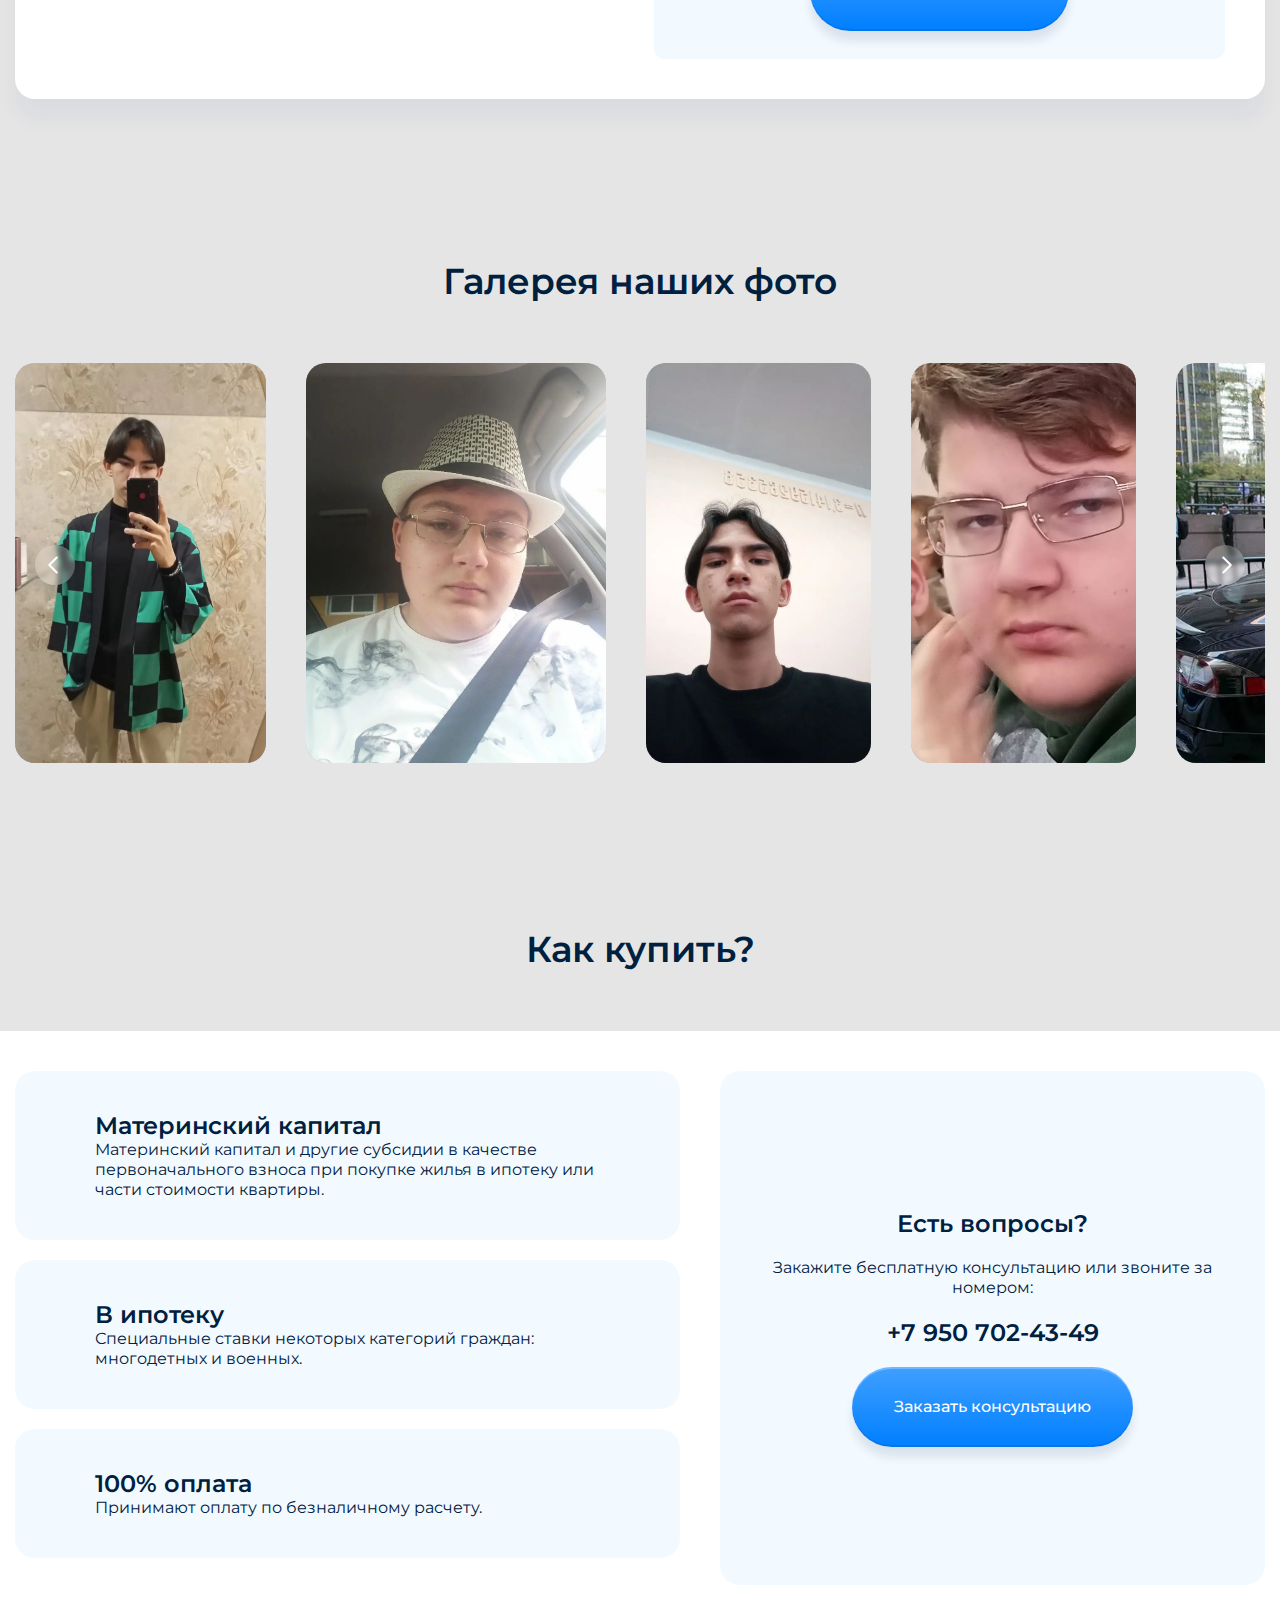
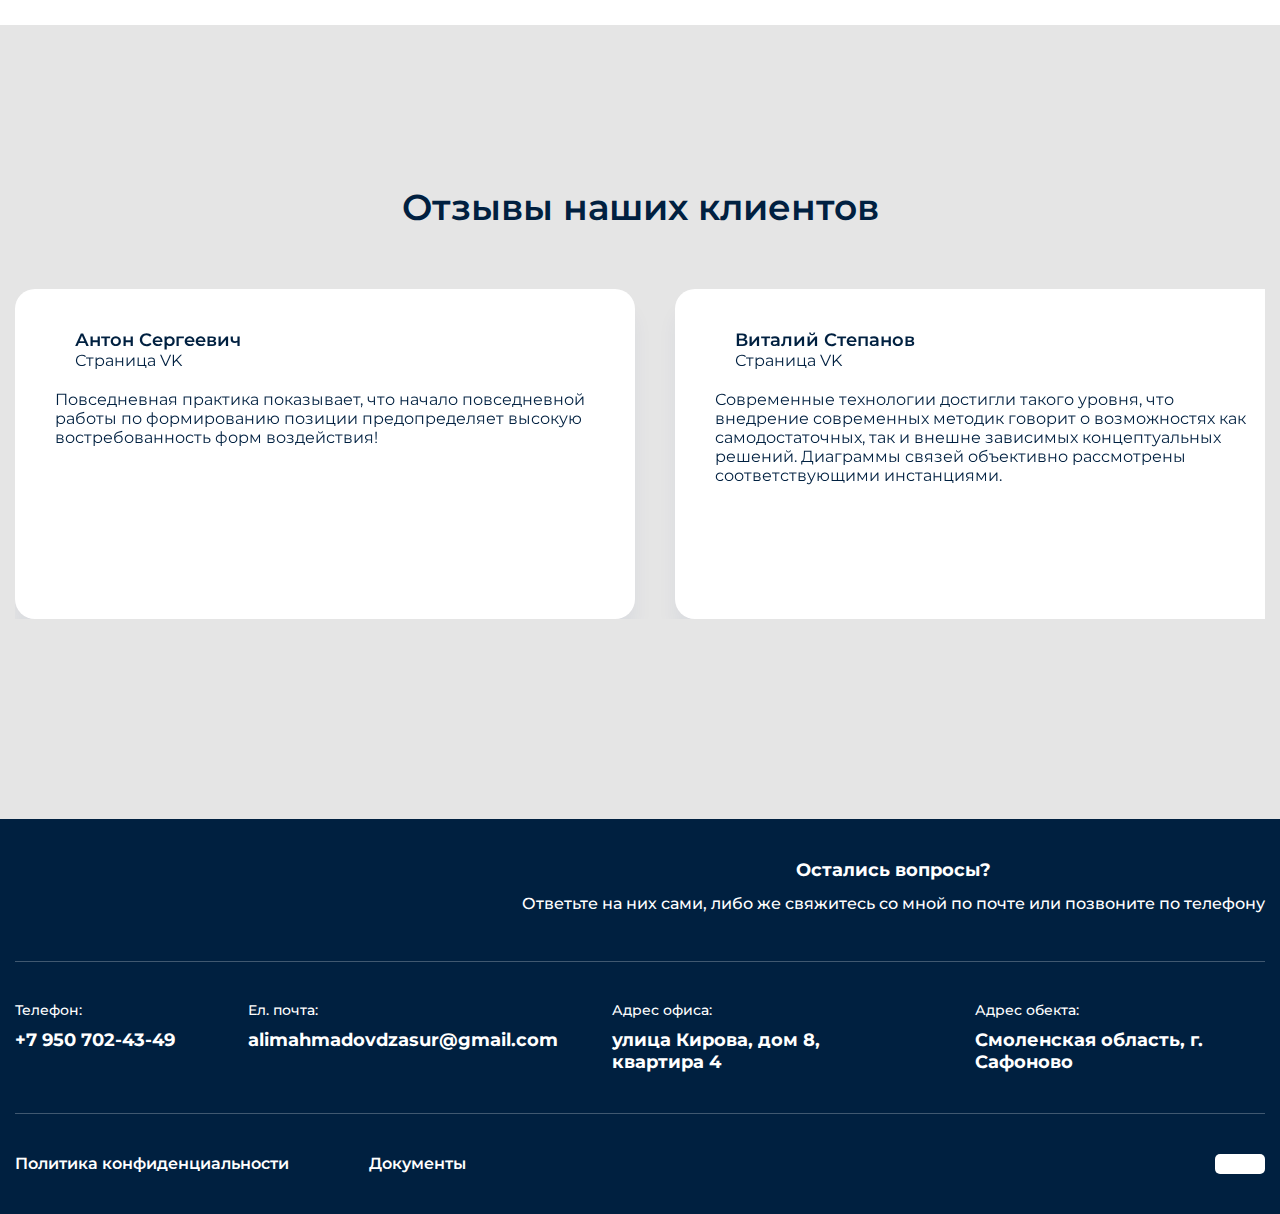
==== commit 2332fef0: "Update index.html" ====
--- a/index.html
+++ b/index.html
@@ -444,20 +444,6 @@
                 </article>
             </div>
     </section>
-    <h2 class="title">Наши партнеры</h2>
-    <div class="container">
-    <section class="partners">
-            <div class="partner">
-                <picture><source srcset="img/vtb-min.webp" type="image/webp"><img loading="lazy" src="img/vtb-min.png" alt=""></picture>
-            </div>
-            <div class="partner">
-                <picture><source srcset="img/sber-min.webp" type="image/webp"><img loading="lazy" src="img/sber-min.png" alt=""></picture>
-            </div>
-            <div class="partner">
-                <picture><source srcset="img/ros-bank-min.webp" type="image/webp"><img loading="lazy" src="img/ros-bank-min.png" alt=""></picture>
-            </div>
-        </section>
-    </div>
 </main>
     <footer class="footer">
     <div class="container">
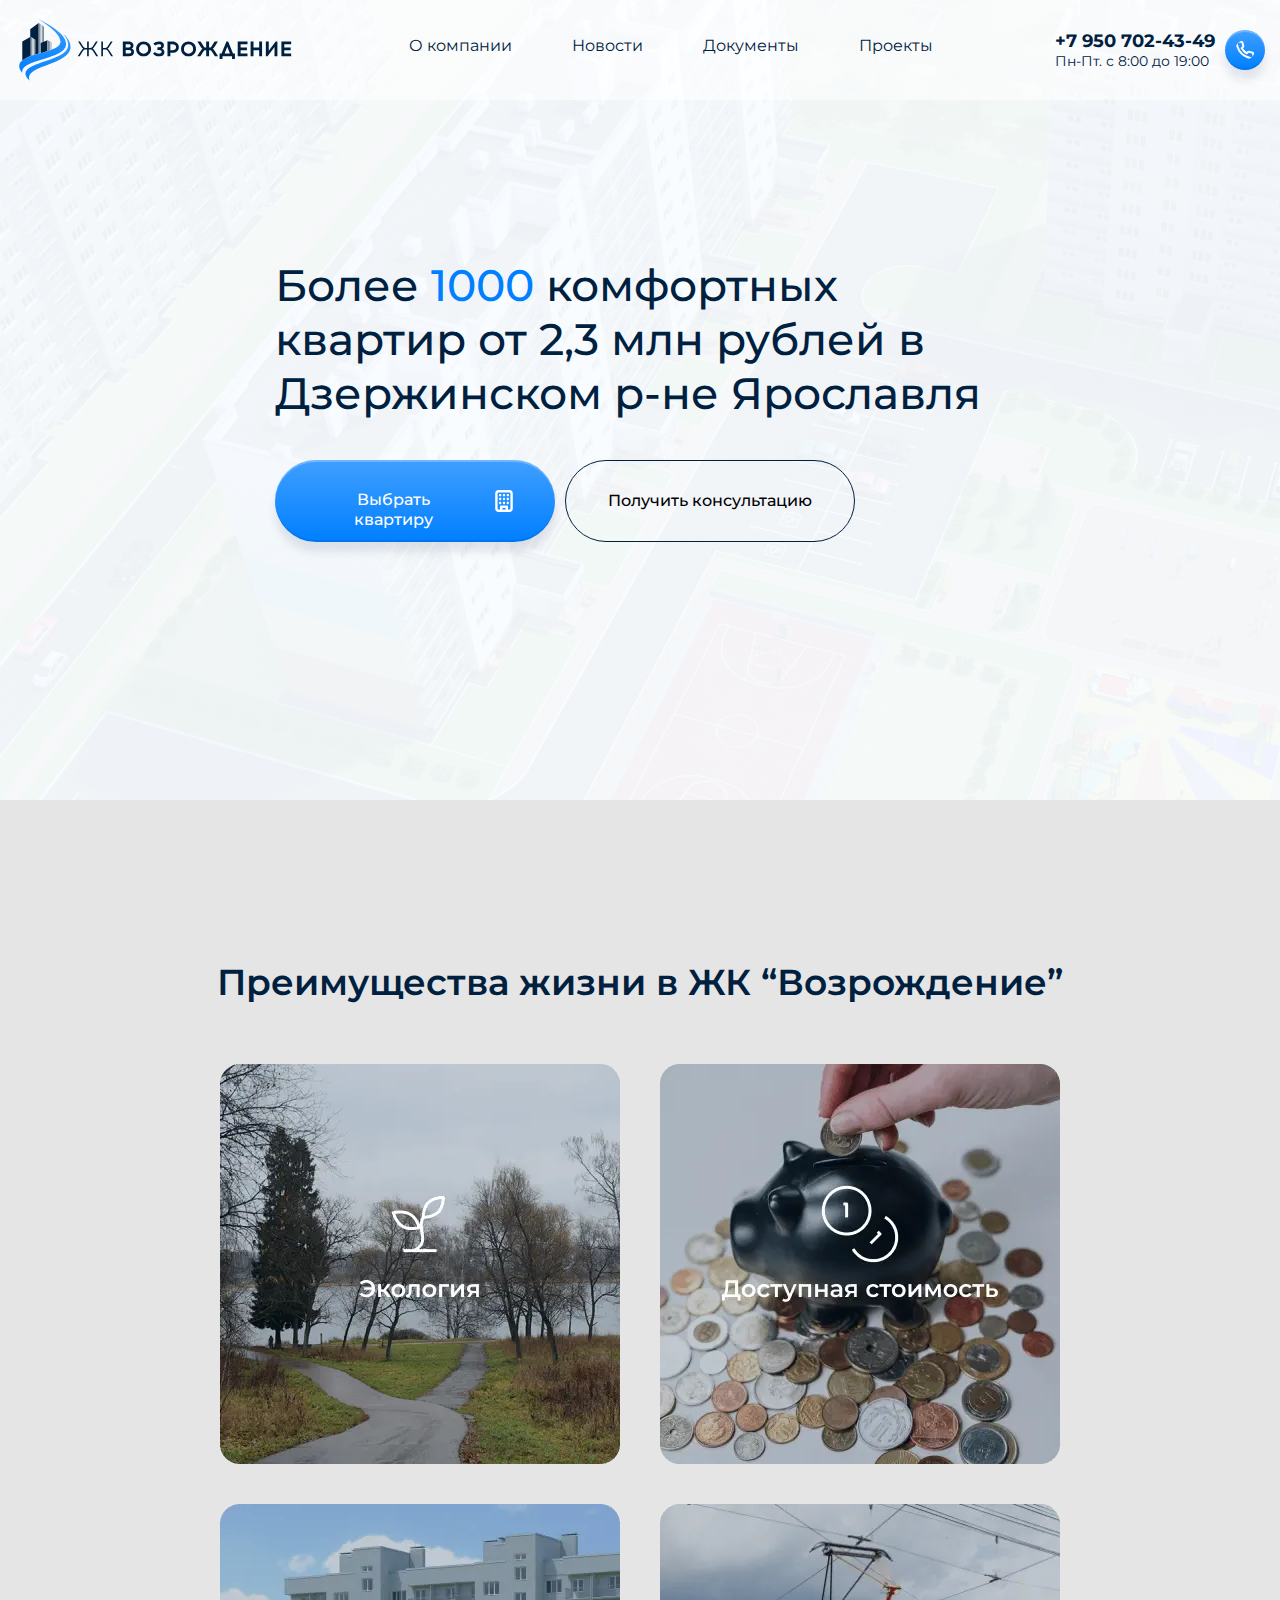
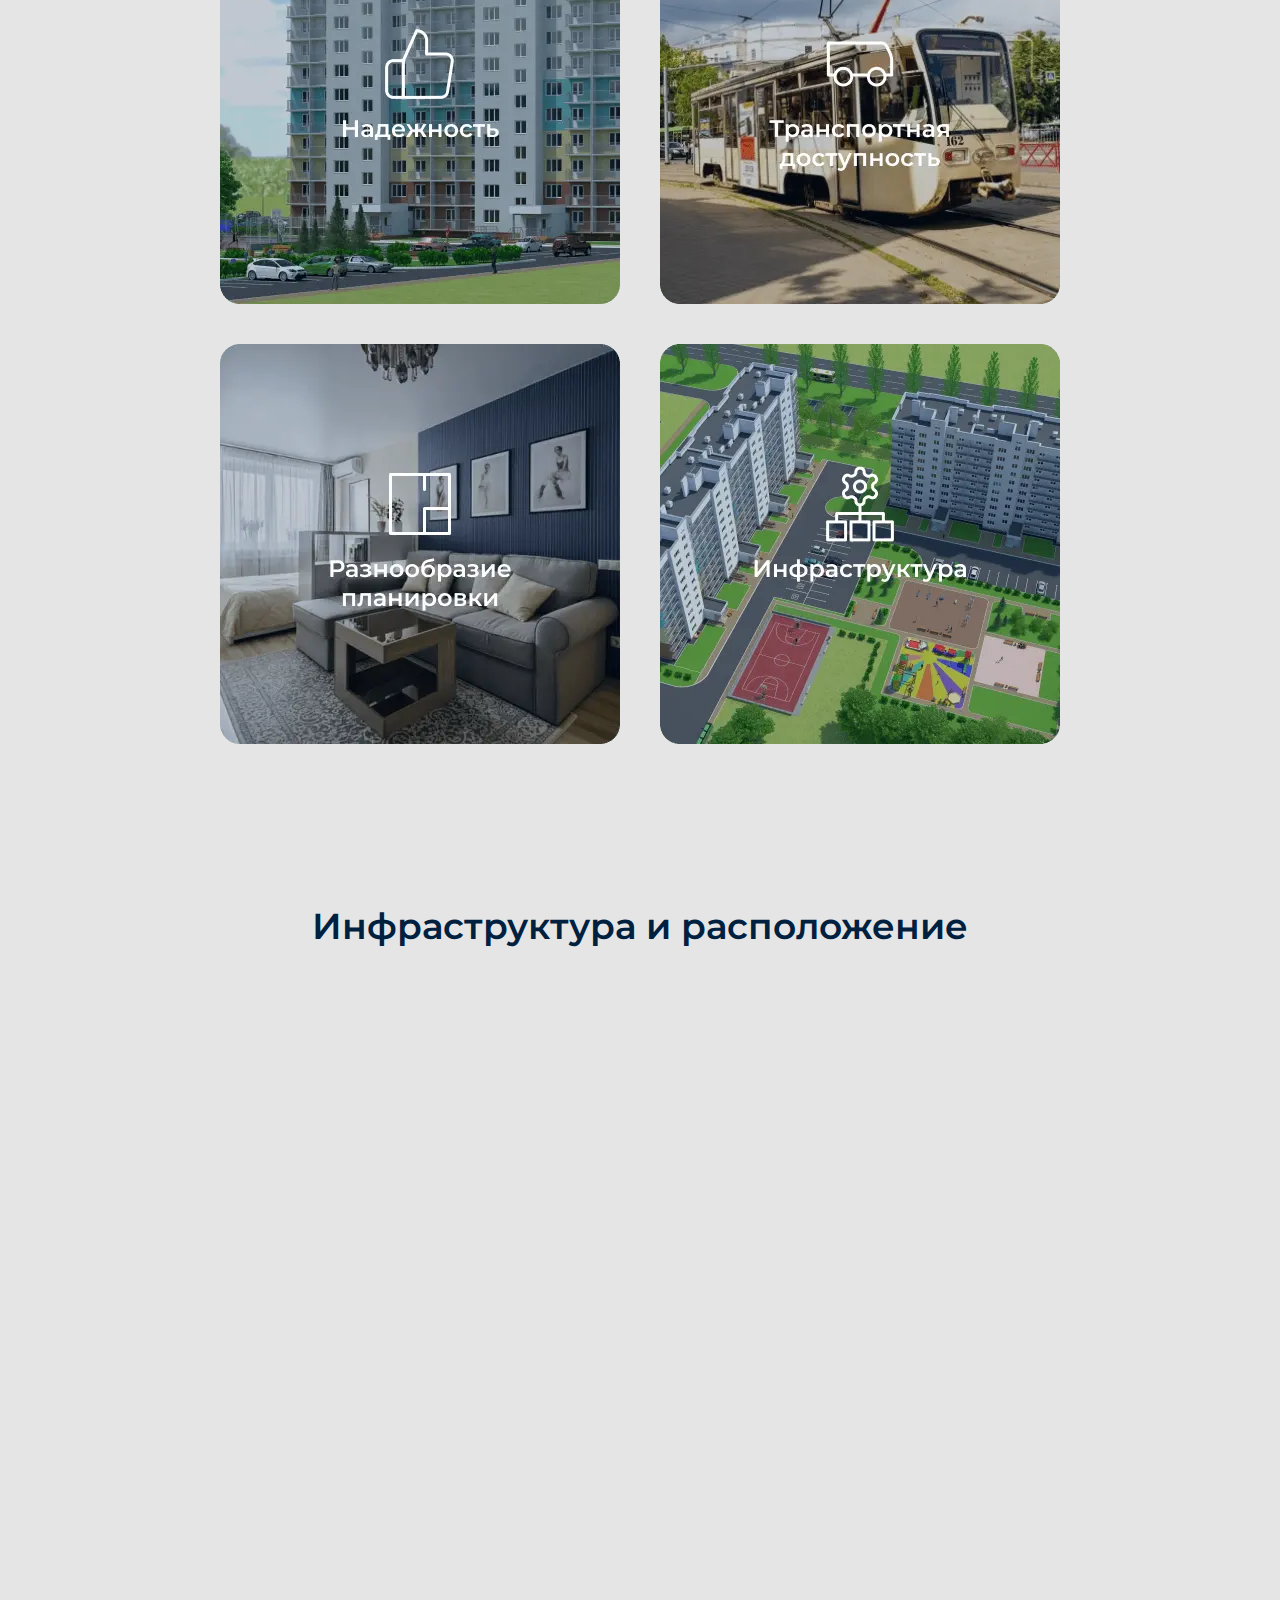
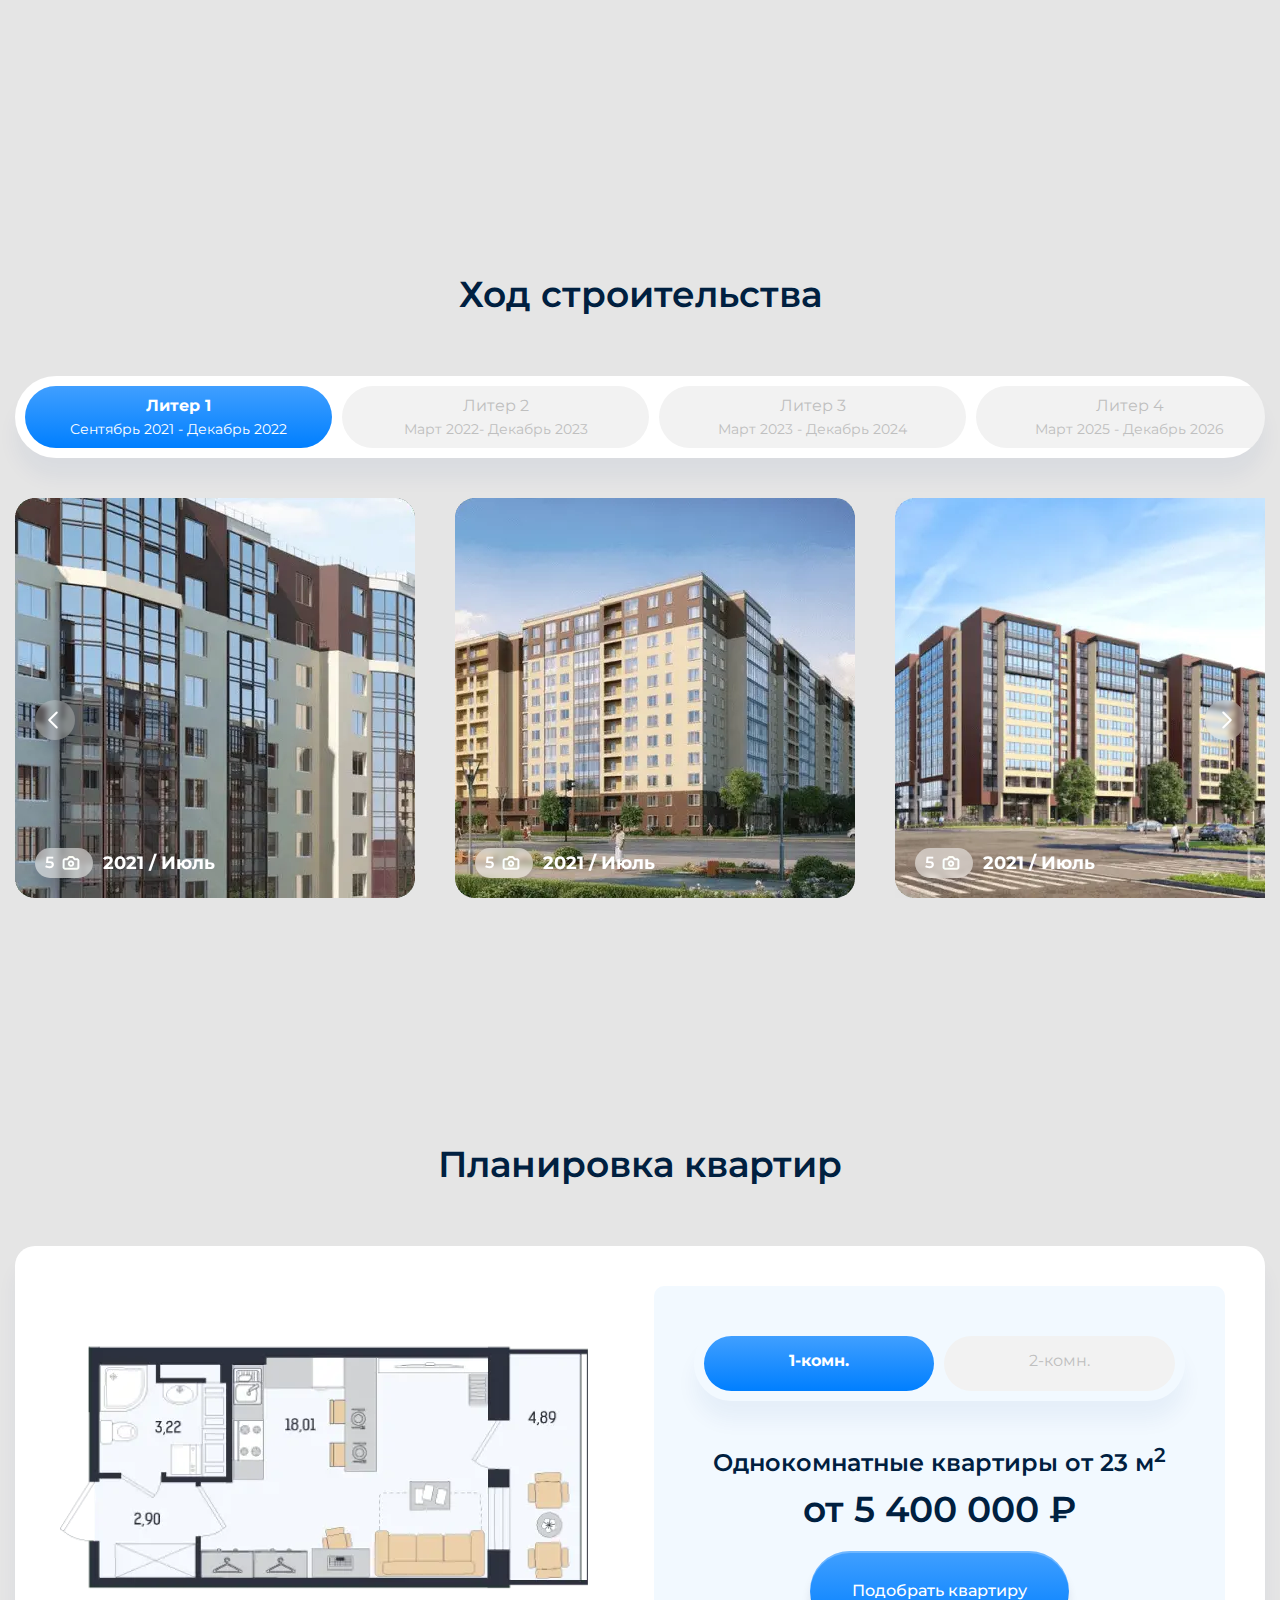
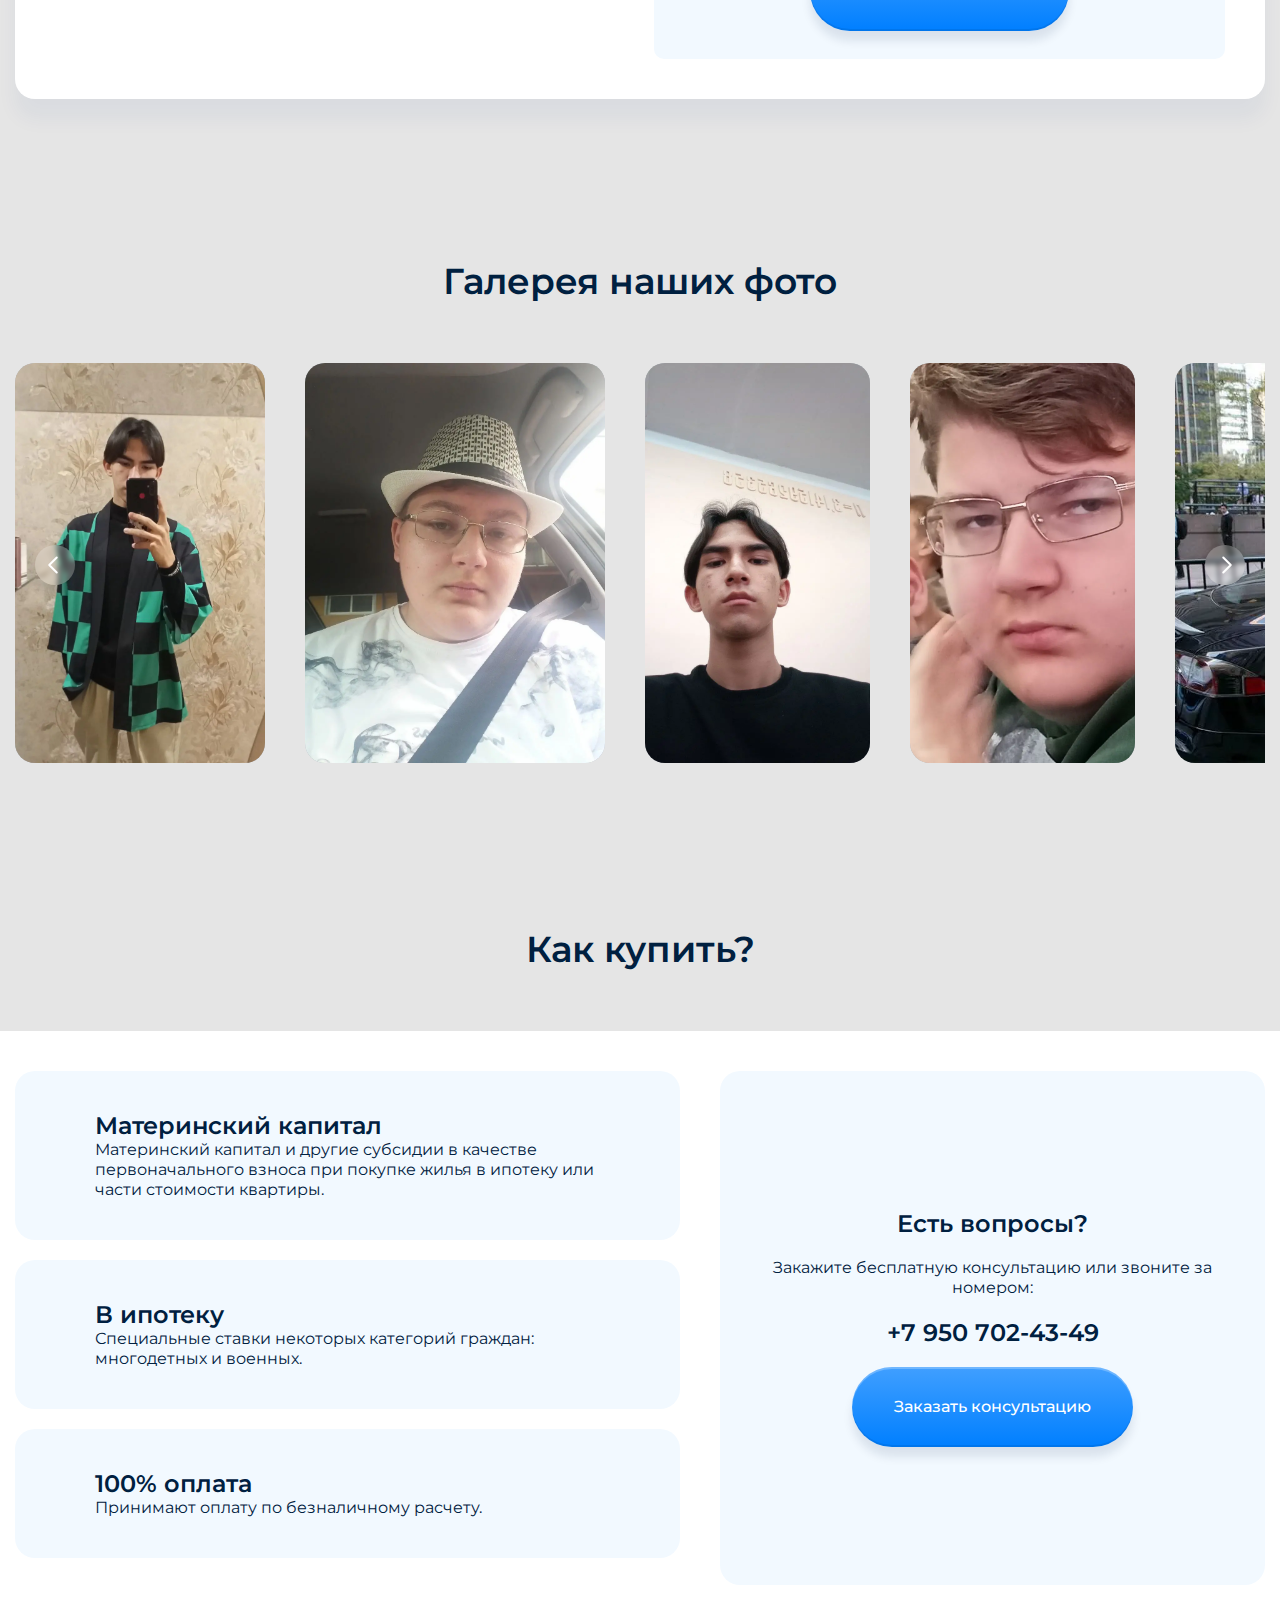
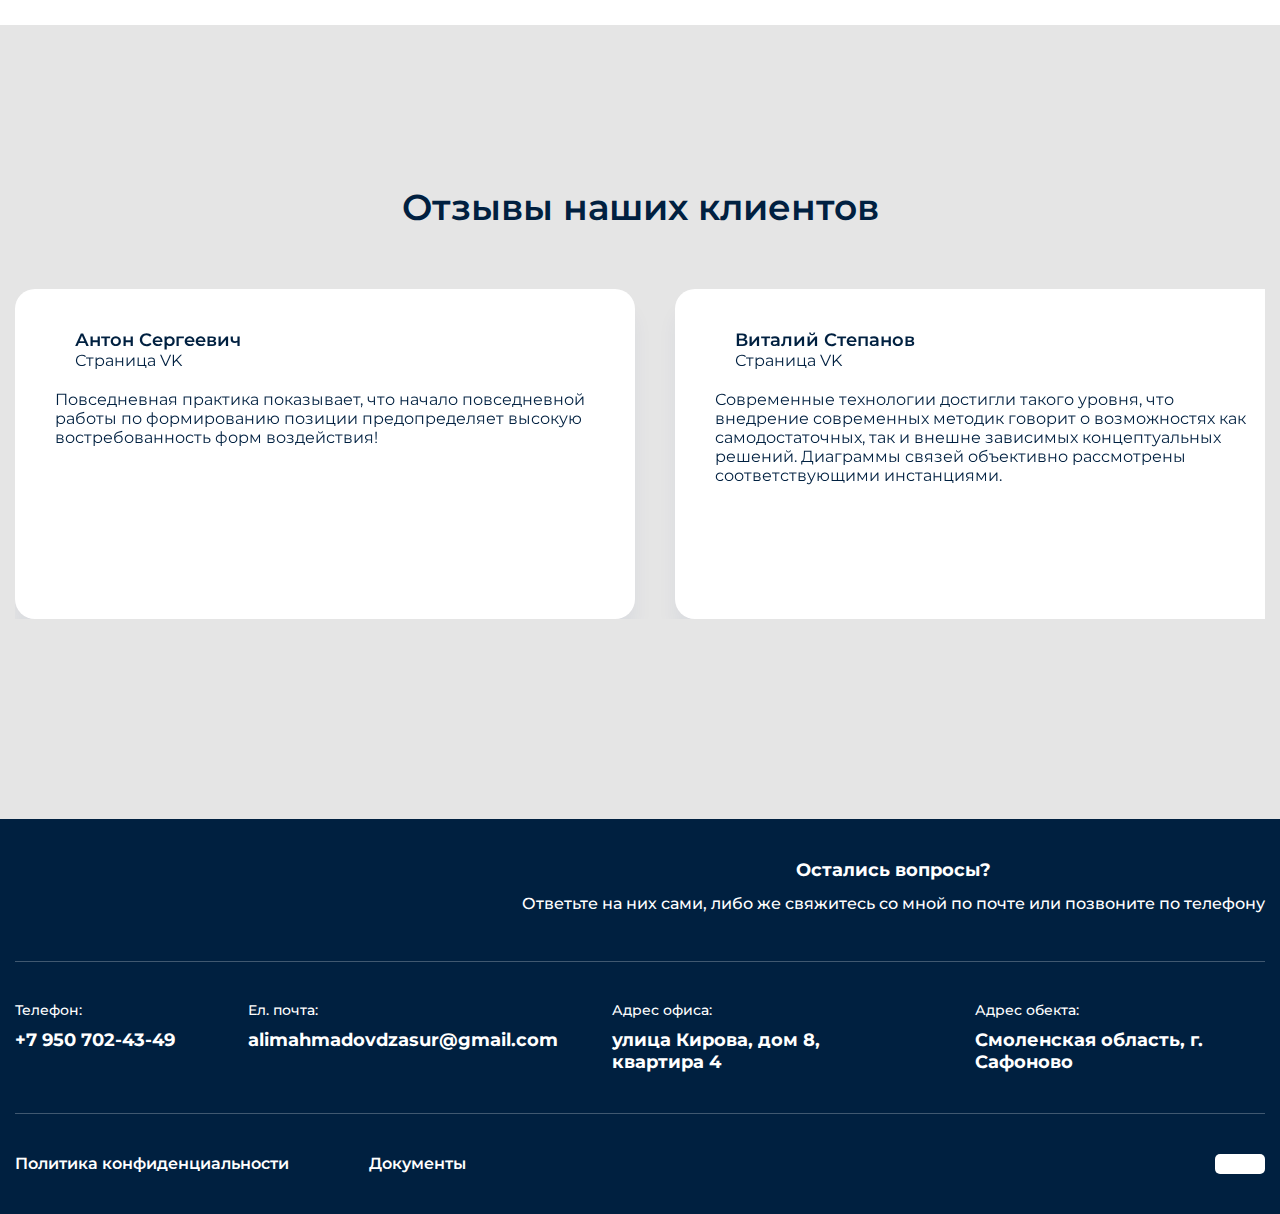
==== commit 3e60e0b4: "Update index.html" ====
--- a/index.html
+++ b/index.html
@@ -353,6 +353,27 @@
                 <div class="slider-photo photo-d">
                     <img loading="lazy" src="img/dvk8.jpg" alt="">
                 </div>
+                <div class="slider-photo photo-d">
+                    <img loading="lazy" src="img/dn1.jpg" alt="">
+                </div>
+                <div class="slider-photo photo-d">
+                    <img loading="lazy" src="img/dn2.jpg" alt="">
+                </div>
+                <div class="slider-photo photo-d">
+                    <img loading="lazy" src="img/dn3.jpeg" alt="">
+                </div>
+                <div class="slider-photo photo-d">
+                    <img loading="lazy" src="img/dn4.jpeg" alt="">
+                </div>
+                <div class="slider-photo photo-d">
+                    <img loading="lazy" src="img/dn5.jpeg" alt="">
+                </div>
+                <div class="slider-photo photo-d">
+                    <img loading="lazy" src="img/dn6.jpeg" alt="">
+                </div>
+                <div class="slider-photo photo-d">
+                    <img loading="lazy" src="img/dn7.jpeg" alt="">
+                </div>
             </div>
         </div>
     </section>
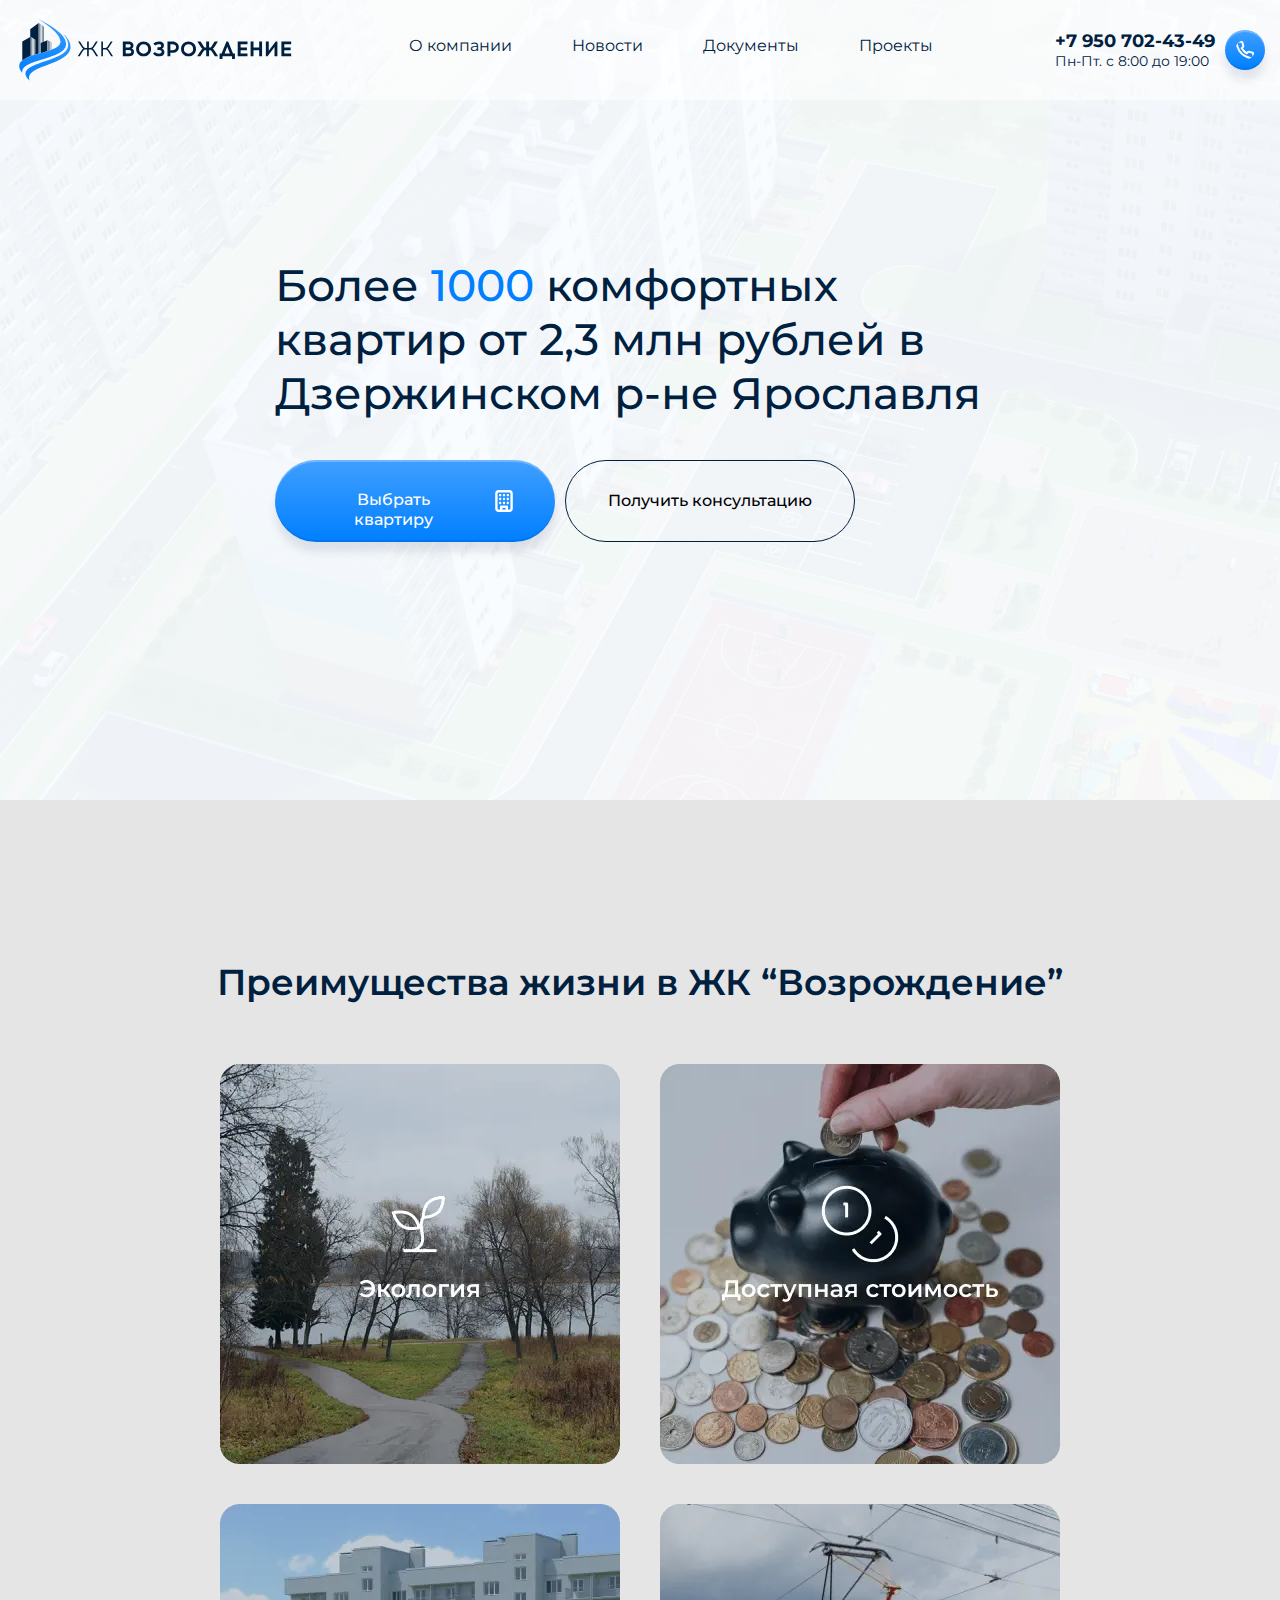
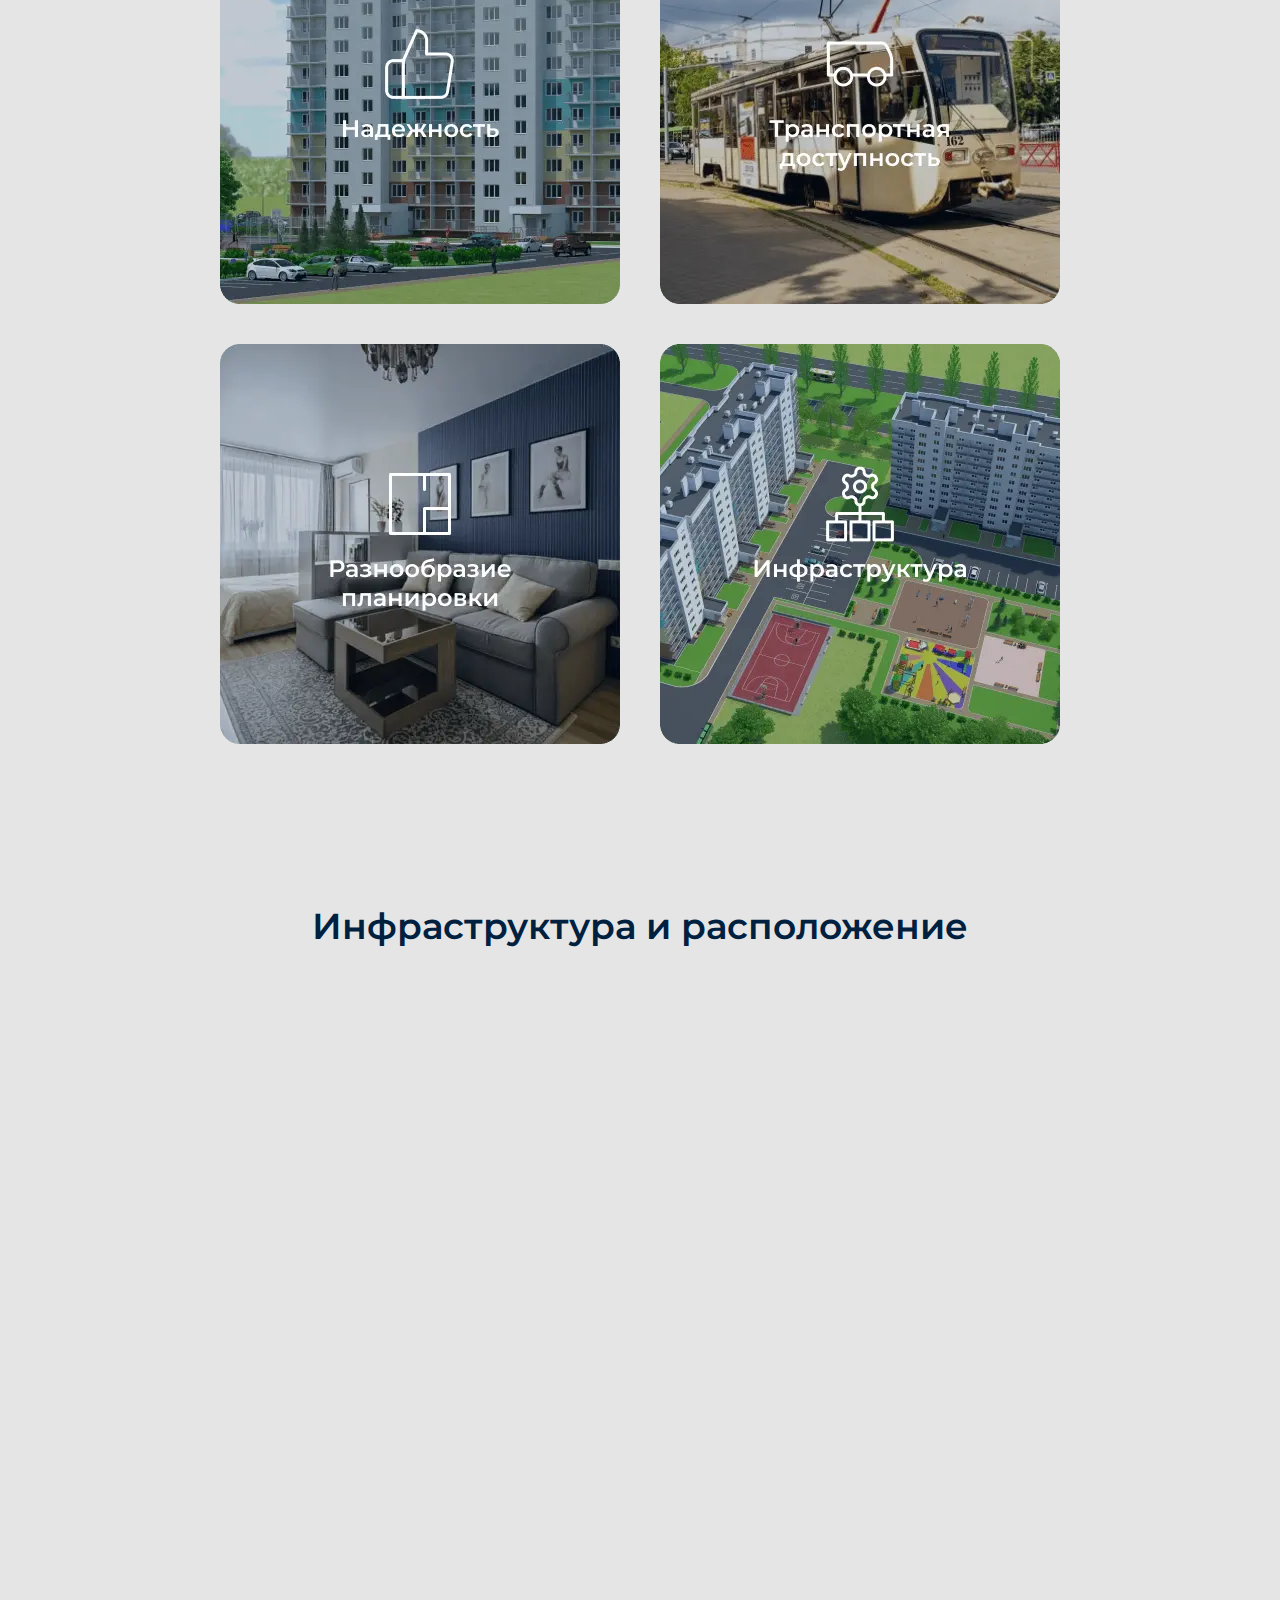
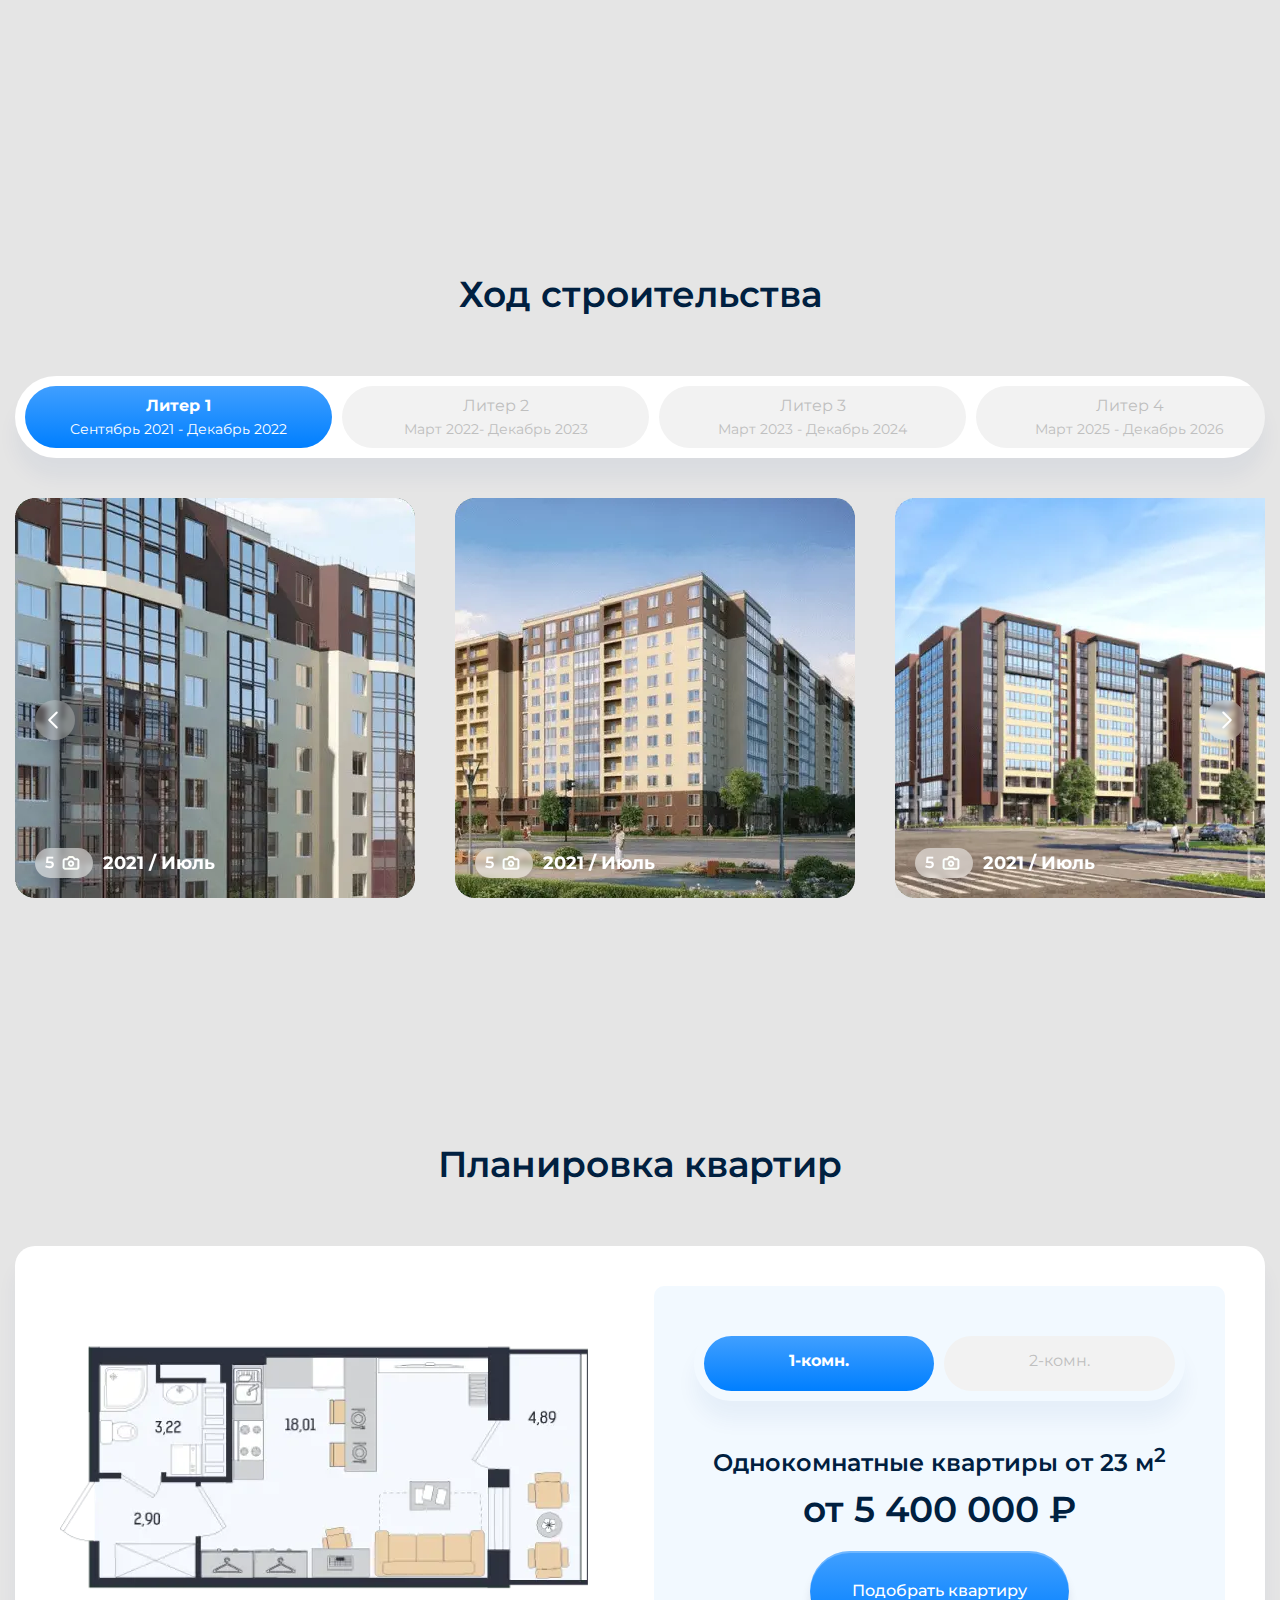
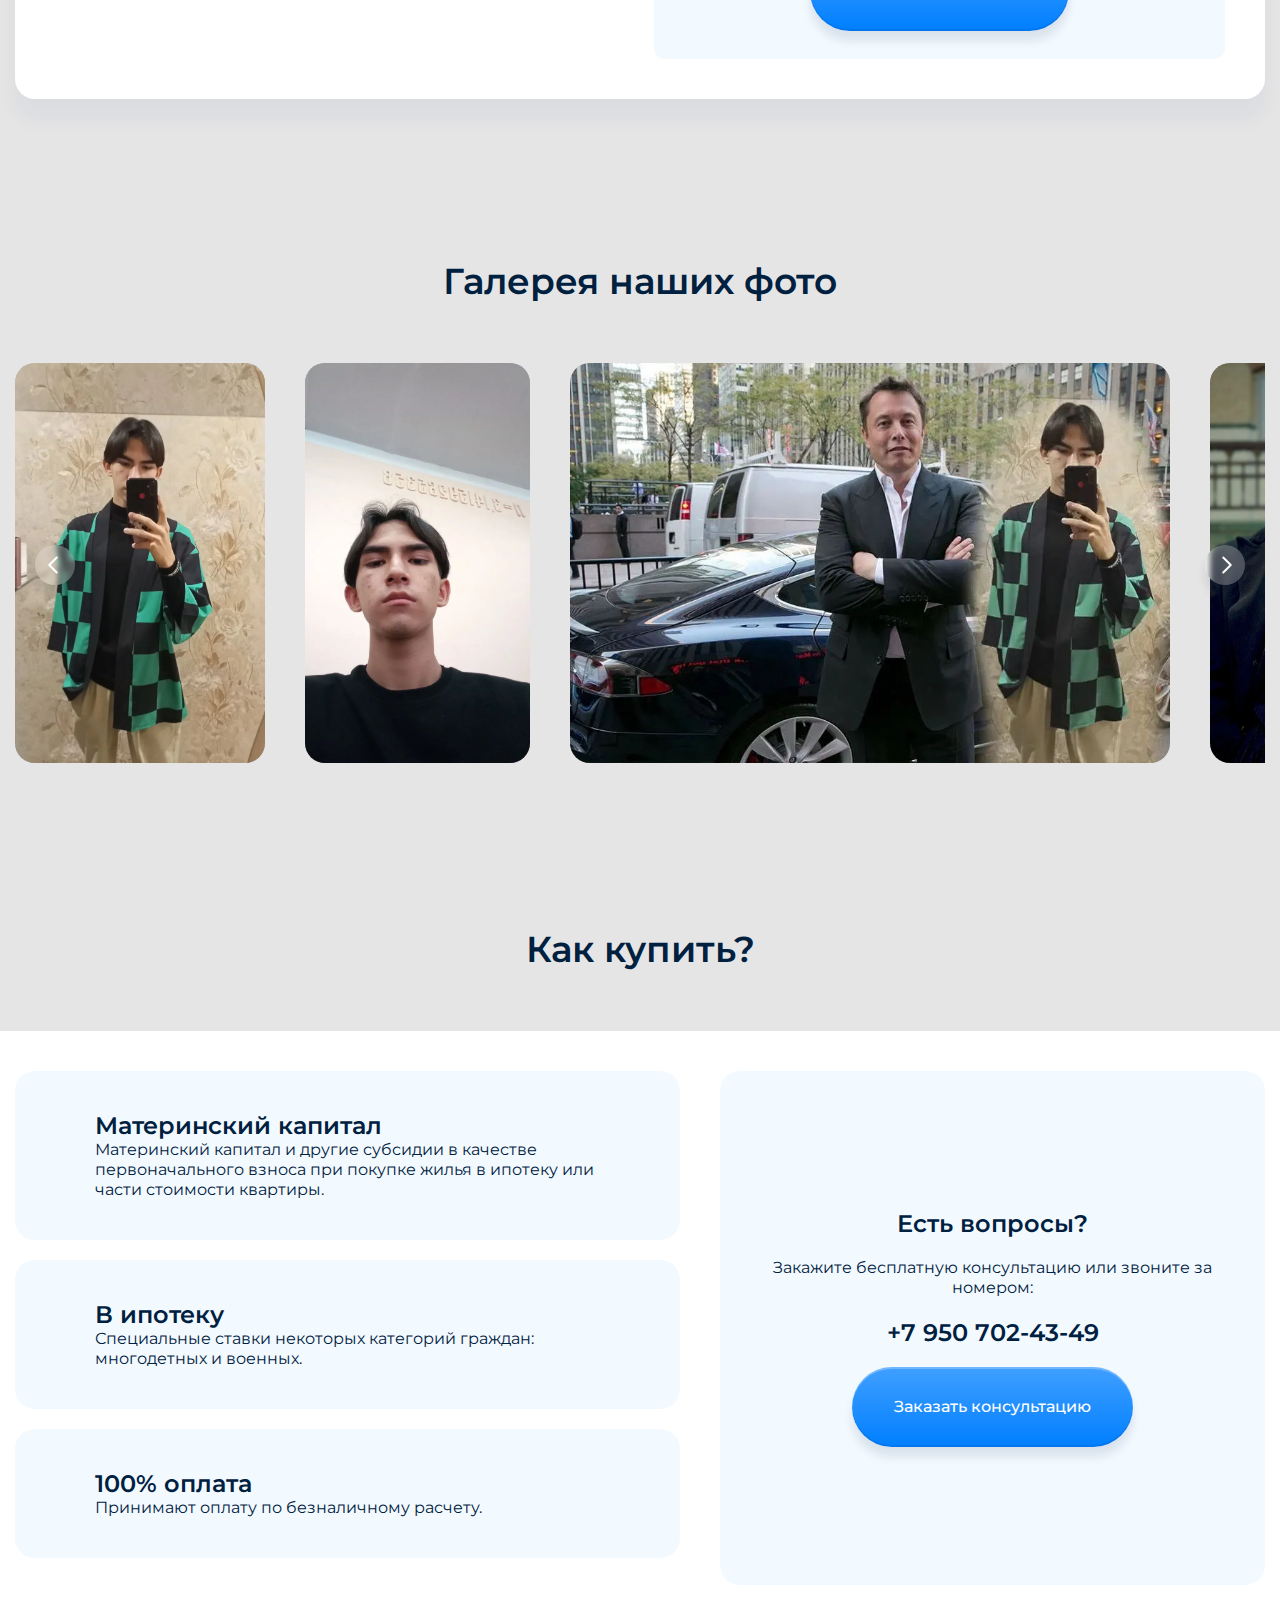
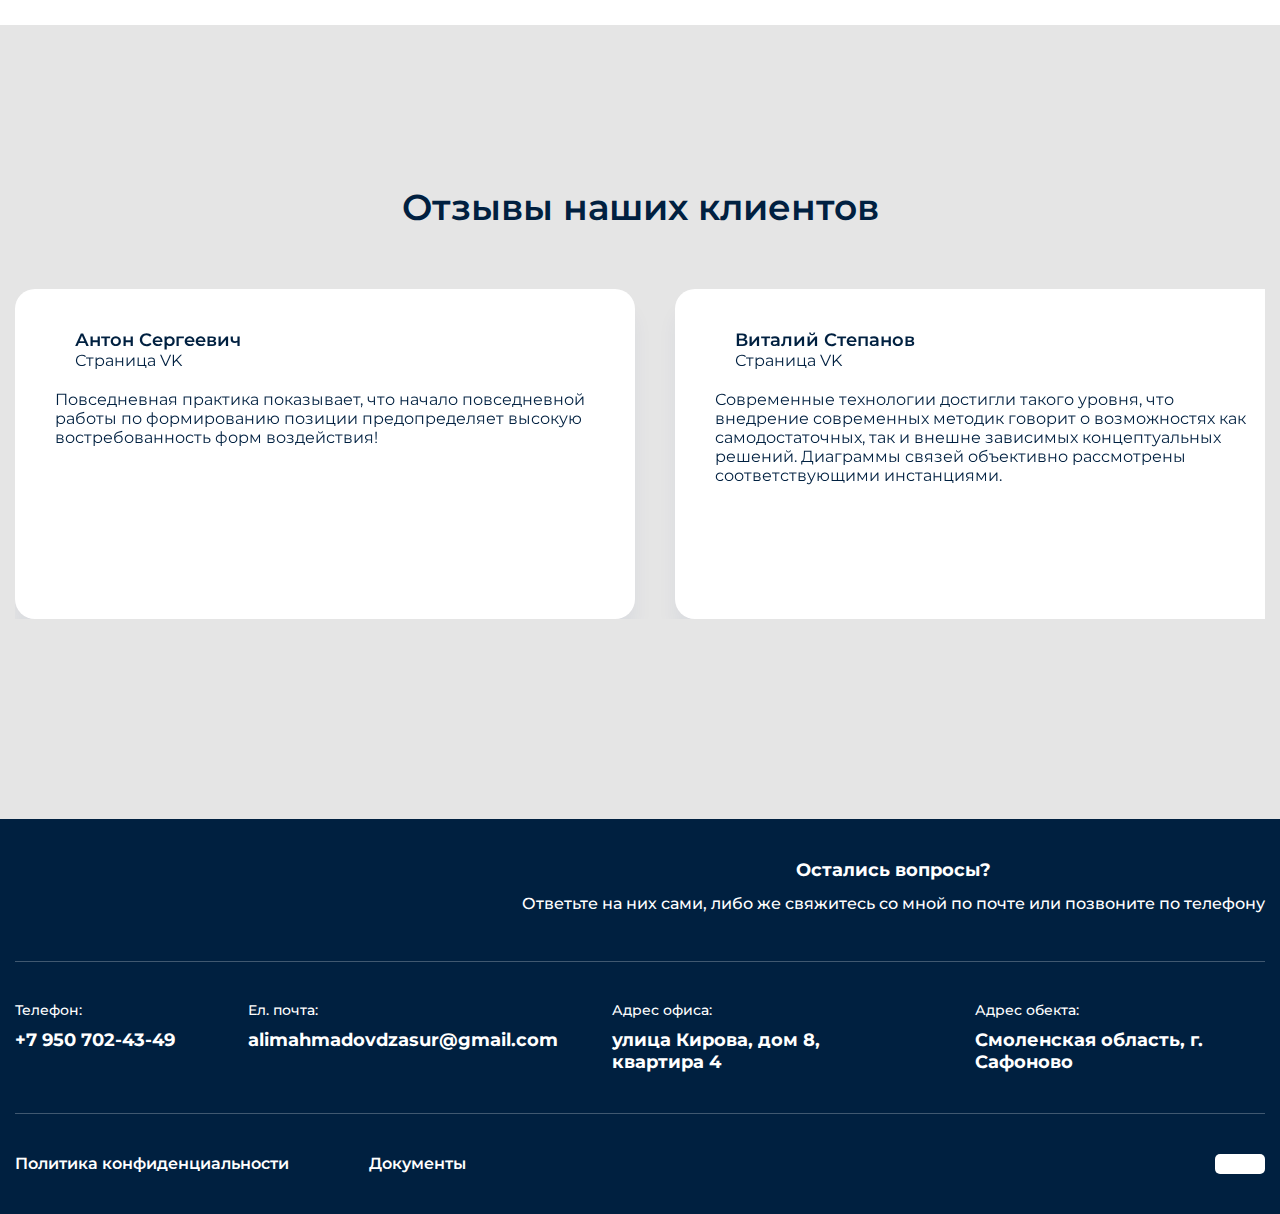
==== commit 980d2db2: "Update index.html" ====
--- a/index.html
+++ b/index.html
@@ -303,31 +303,16 @@
                     <picture><source srcset="img/d1-min.webp" type="image/webp"><img loading="lazy"  src="img/d1-min.jpg" alt=""></picture>
                 </div>
                 <div class="slider-photo photo-d">
-                    <picture><source srcset="img/a2-min.webp" type="image/webp"><img loading="lazy"  src="img/a2-min.jpg" alt=""></picture>
-                </div>
-                <div class="slider-photo photo-d">
                     <picture><source srcset="img/d5-min.webp" type="image/webp"><img loading="lazy" src="img/d5-min.jpg" alt=""></picture>
                 </div>
                 <div class="slider-photo photo-d">
-                    <picture><source srcset="img/a1-min.webp" type="image/webp"><img loading="lazy" src="img/a1-min.jpg" alt=""></picture>
-                </div>
-                <div class="slider-photo photo-d">
                     <picture><source srcset="img/d2-min.webp" type="image/webp"><img loading="lazy" src="img/d2-min.jpg" alt=""></picture>
                 </div>
                 <div class="slider-photo photo-d">
-                    <picture><source srcset="img/a3-min.webp" type="image/webp"><img loading="lazy" src="img/a3-min.jpg" alt=""></picture>
-                </div>
-                <div class="slider-photo photo-d">
                     <picture><source srcset="img/d4-min.webp" type="image/webp"><img loading="lazy" src="img/d4-min.jpg" alt=""></picture>
                 </div>
                 <div class="slider-photo photo-d">
-                    <picture><source srcset="img/i1-min.webp" type="image/webp"><img loading="lazy" src="img/i1-min.jpg" alt=""></picture>
-                </div>
-                <div class="slider-photo photo-d">
                     <picture><source srcset="img/d3-min.webp" type="image/webp"><img loading="lazy" src="img/d3-min.jpg" alt=""></picture>
-                </div>
-                <div class="slider-photo photo-d">
-                    <picture><source srcset="img/i2-min.webp" type="image/webp"><img loading="lazy" src="img/i2-min.jpg" alt=""></picture>
                 </div>
                 <div class="slider-photo photo-d">
                     <img loading="lazy" src="img/dvk1.jpg" alt="">
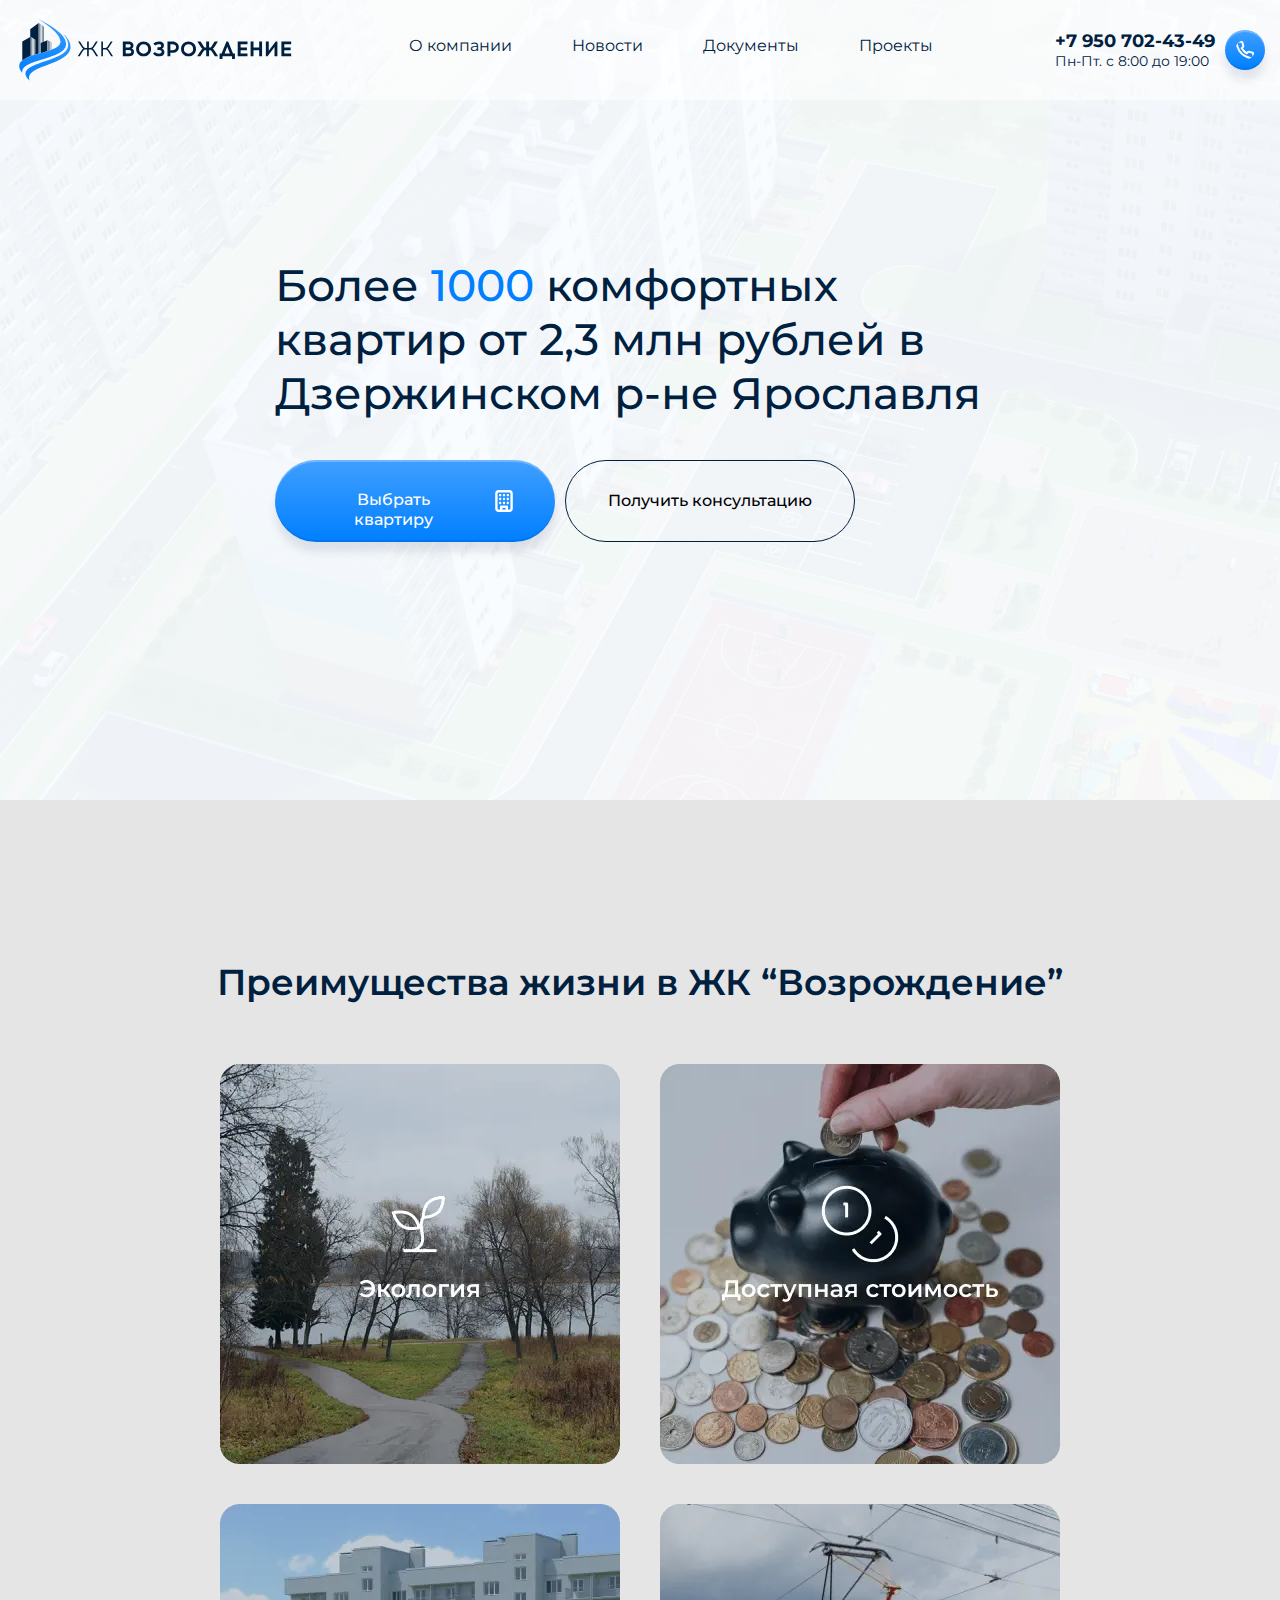
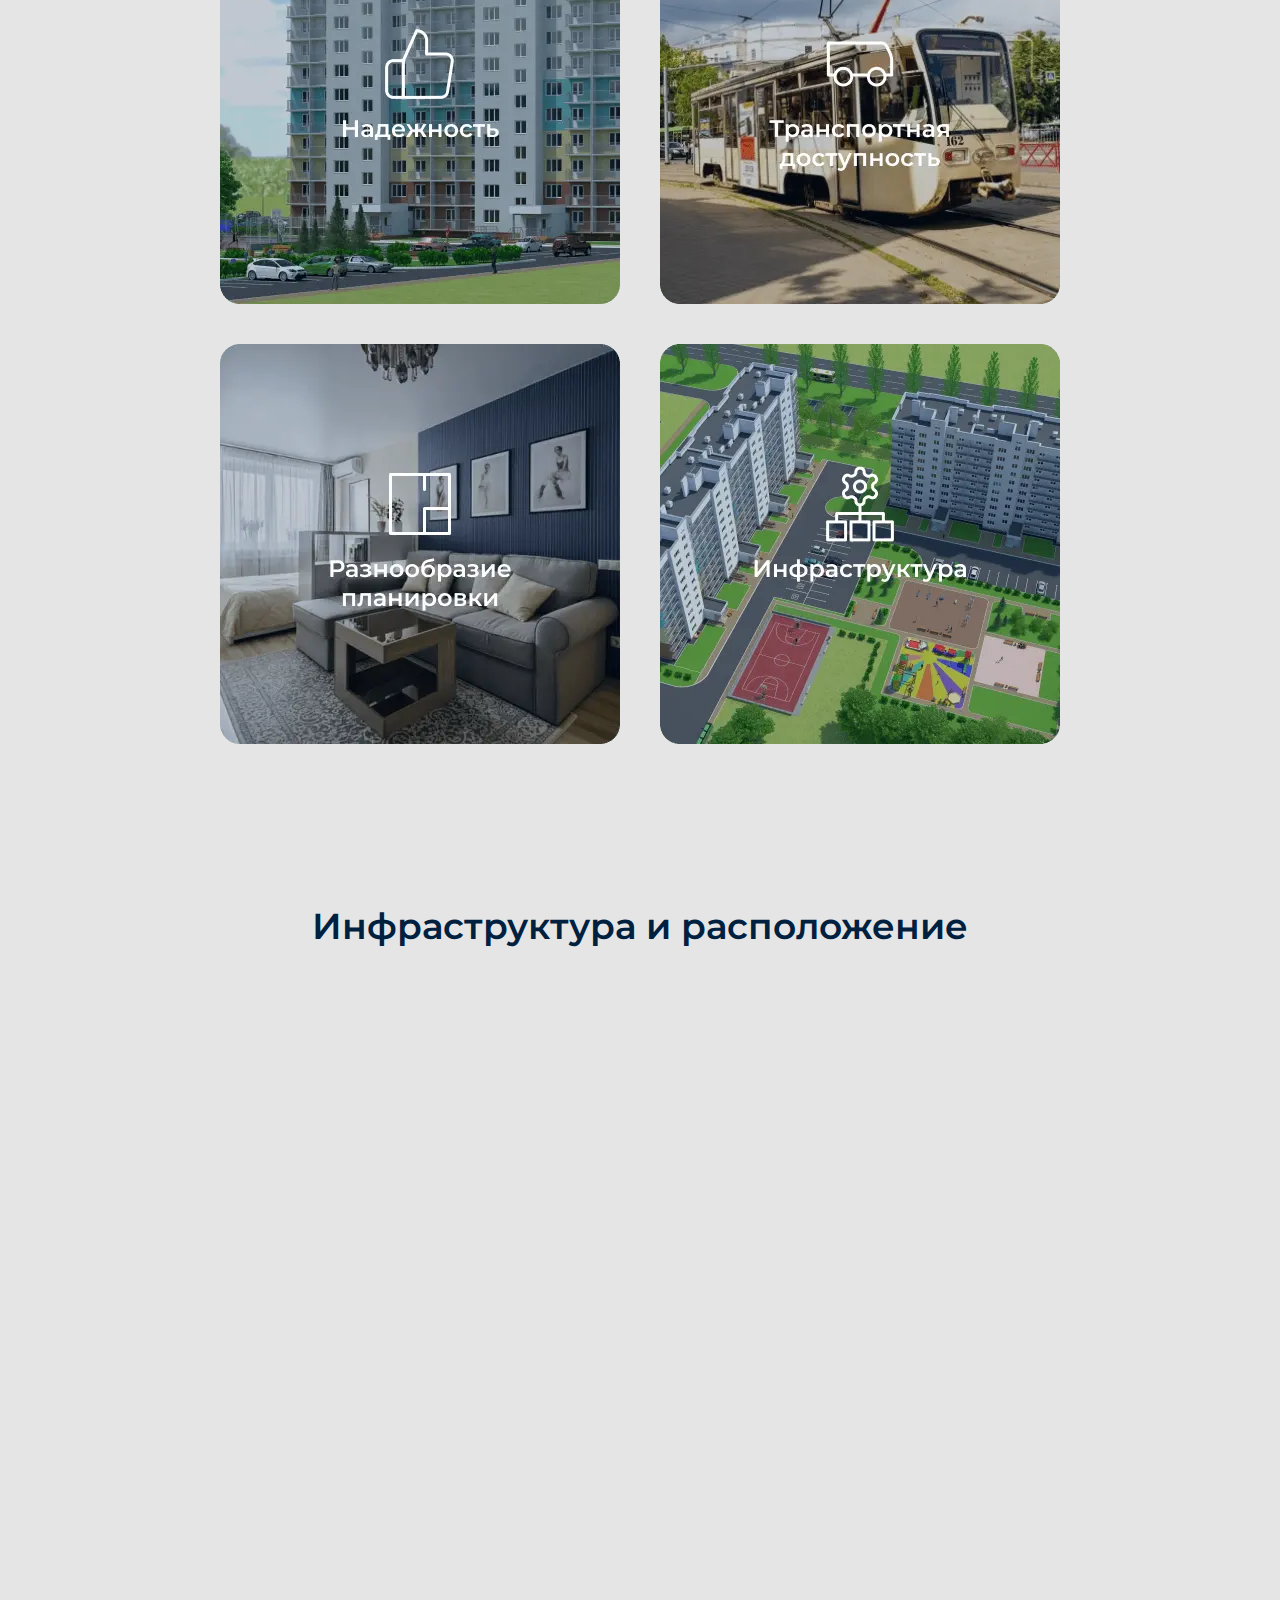
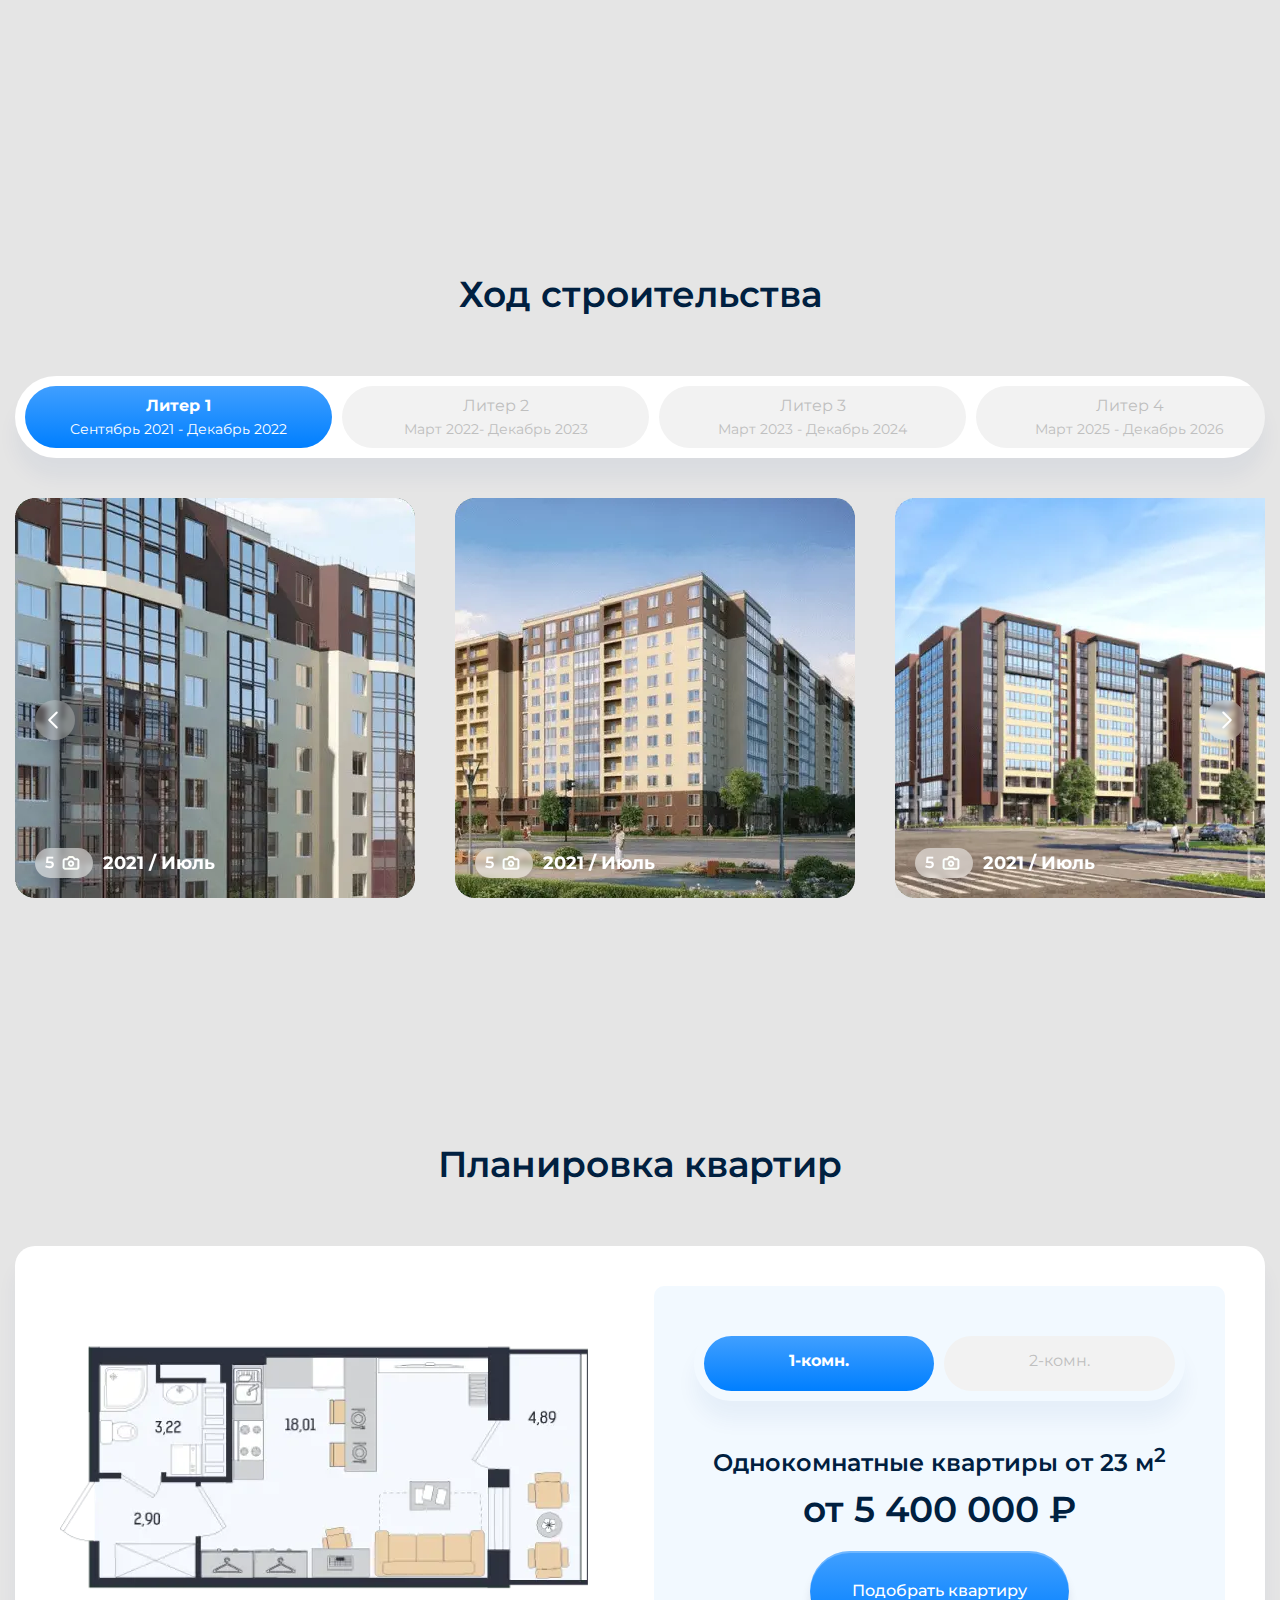
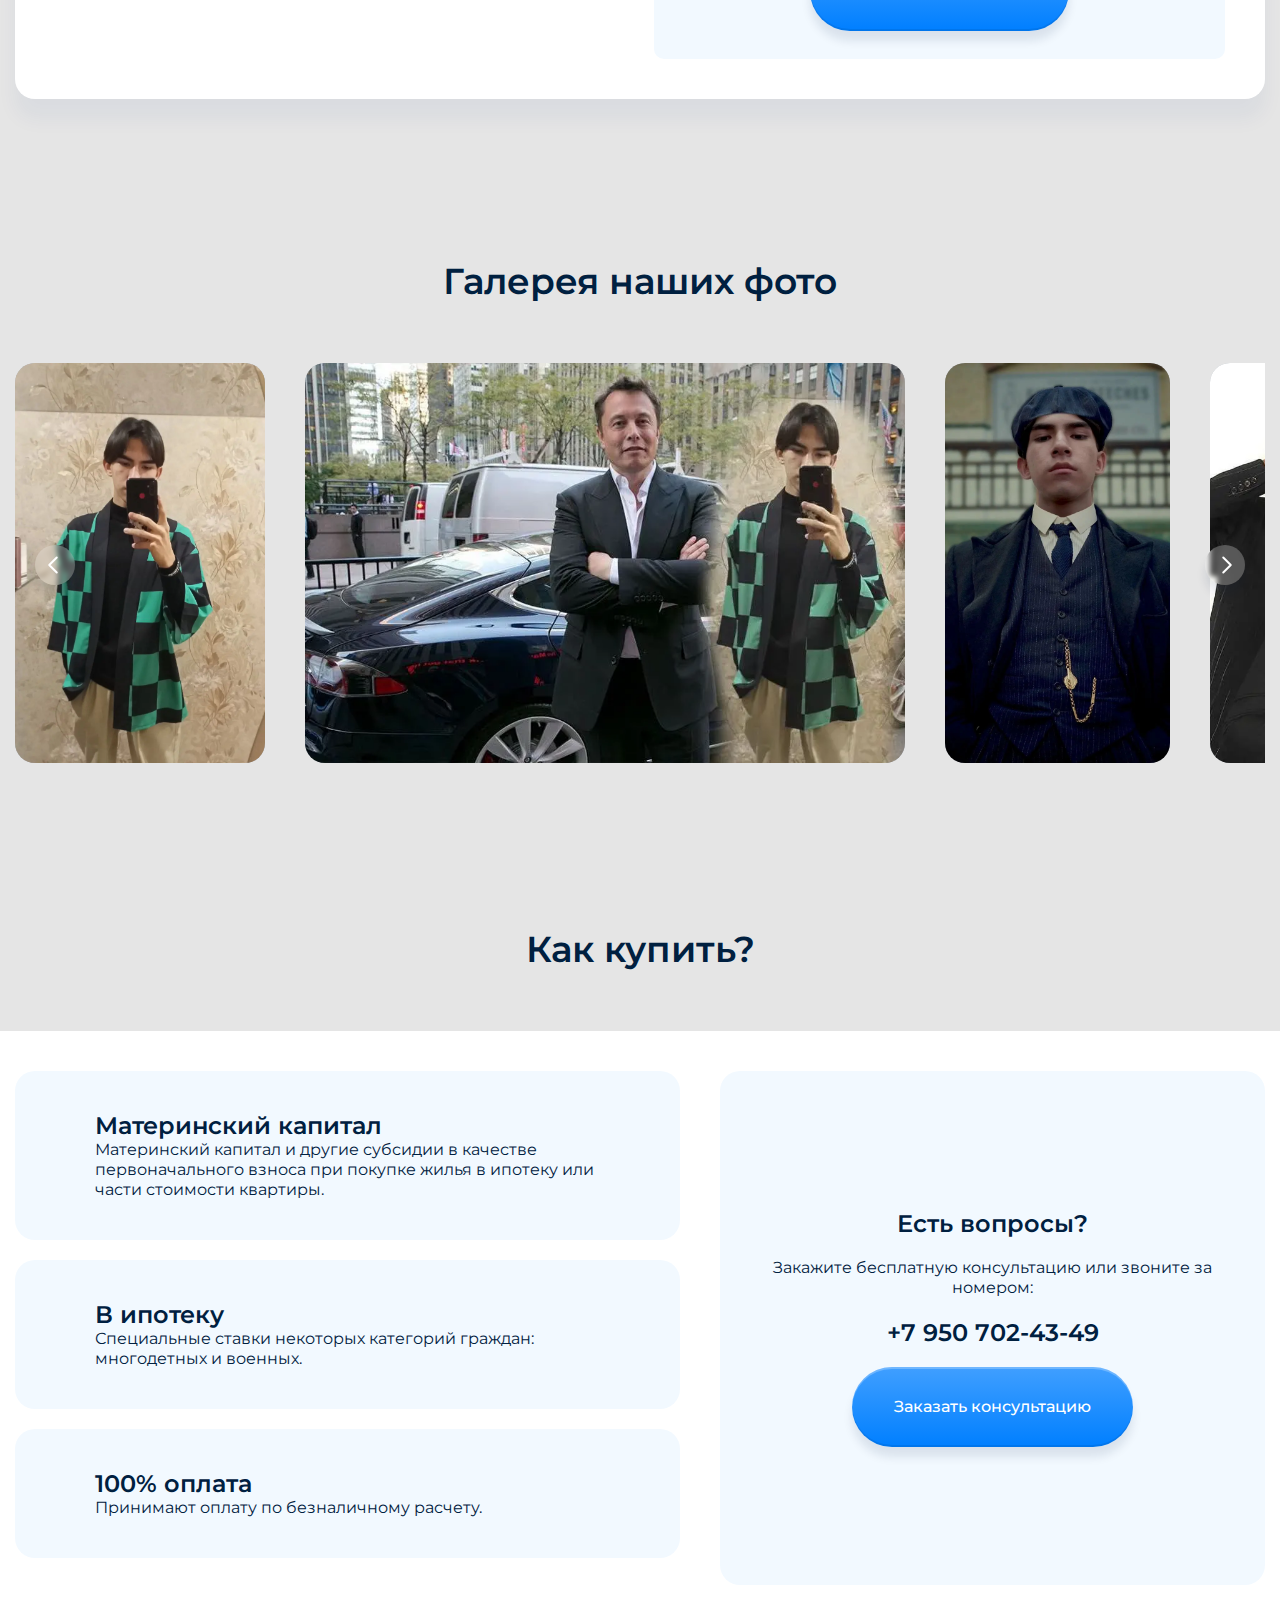
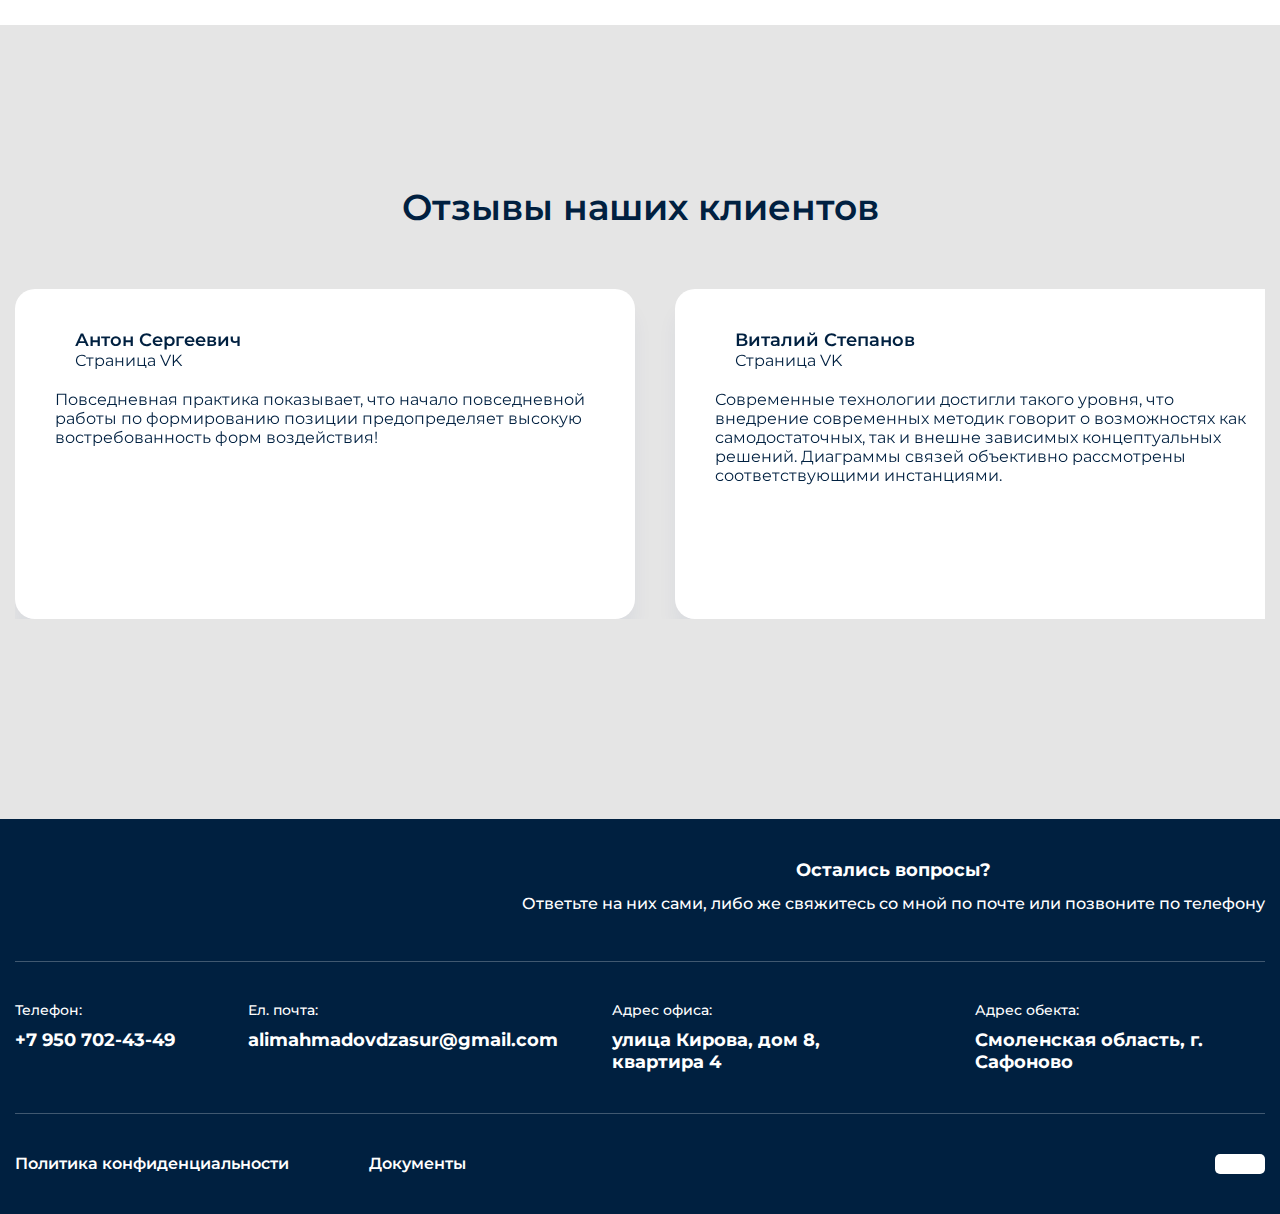
==== commit d35418ed: "Update index.html" ====
--- a/index.html
+++ b/index.html
@@ -303,9 +303,6 @@
                     <picture><source srcset="img/d1-min.webp" type="image/webp"><img loading="lazy"  src="img/d1-min.jpg" alt=""></picture>
                 </div>
                 <div class="slider-photo photo-d">
-                    <picture><source srcset="img/d5-min.webp" type="image/webp"><img loading="lazy" src="img/d5-min.jpg" alt=""></picture>
-                </div>
-                <div class="slider-photo photo-d">
                     <picture><source srcset="img/d2-min.webp" type="image/webp"><img loading="lazy" src="img/d2-min.jpg" alt=""></picture>
                 </div>
                 <div class="slider-photo photo-d">
@@ -327,16 +324,7 @@
                     <img loading="lazy" src="img/dvk4.jpg" alt="">
                 </div>
                 <div class="slider-photo photo-d">
-                  <img loading="lazy" src="img/dvk5.jpg" alt="">
-                </div>
-                <div class="slider-photo photo-d">
                     <img loading="lazy" src="img/dvk6.jpg" alt="">
-                </div>
-                <div class="slider-photo photo-d">
-                    <img loading="lazy" src="img/dvk7.jpg" alt="">
-                </div>
-                <div class="slider-photo photo-d">
-                    <img loading="lazy" src="img/dvk8.jpg" alt="">
                 </div>
                 <div class="slider-photo photo-d">
                     <img loading="lazy" src="img/dn1.jpg" alt="">
